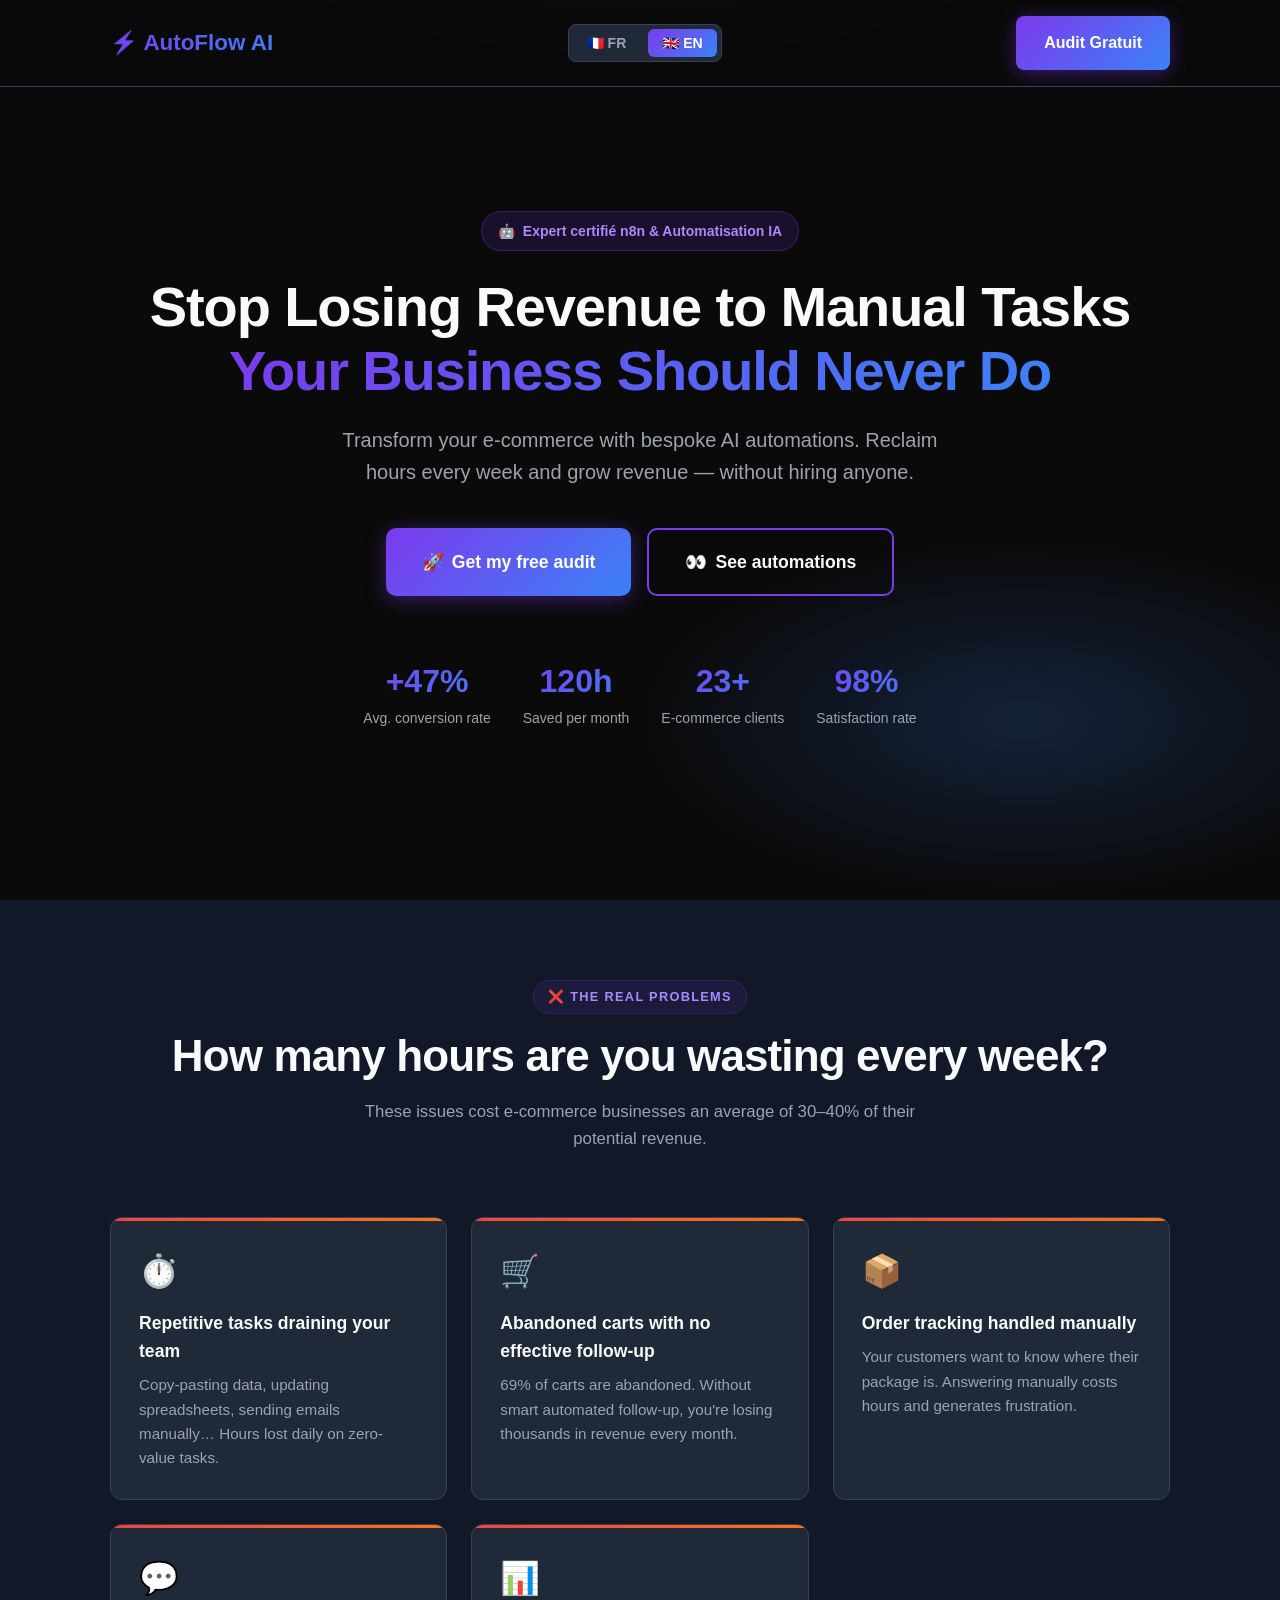
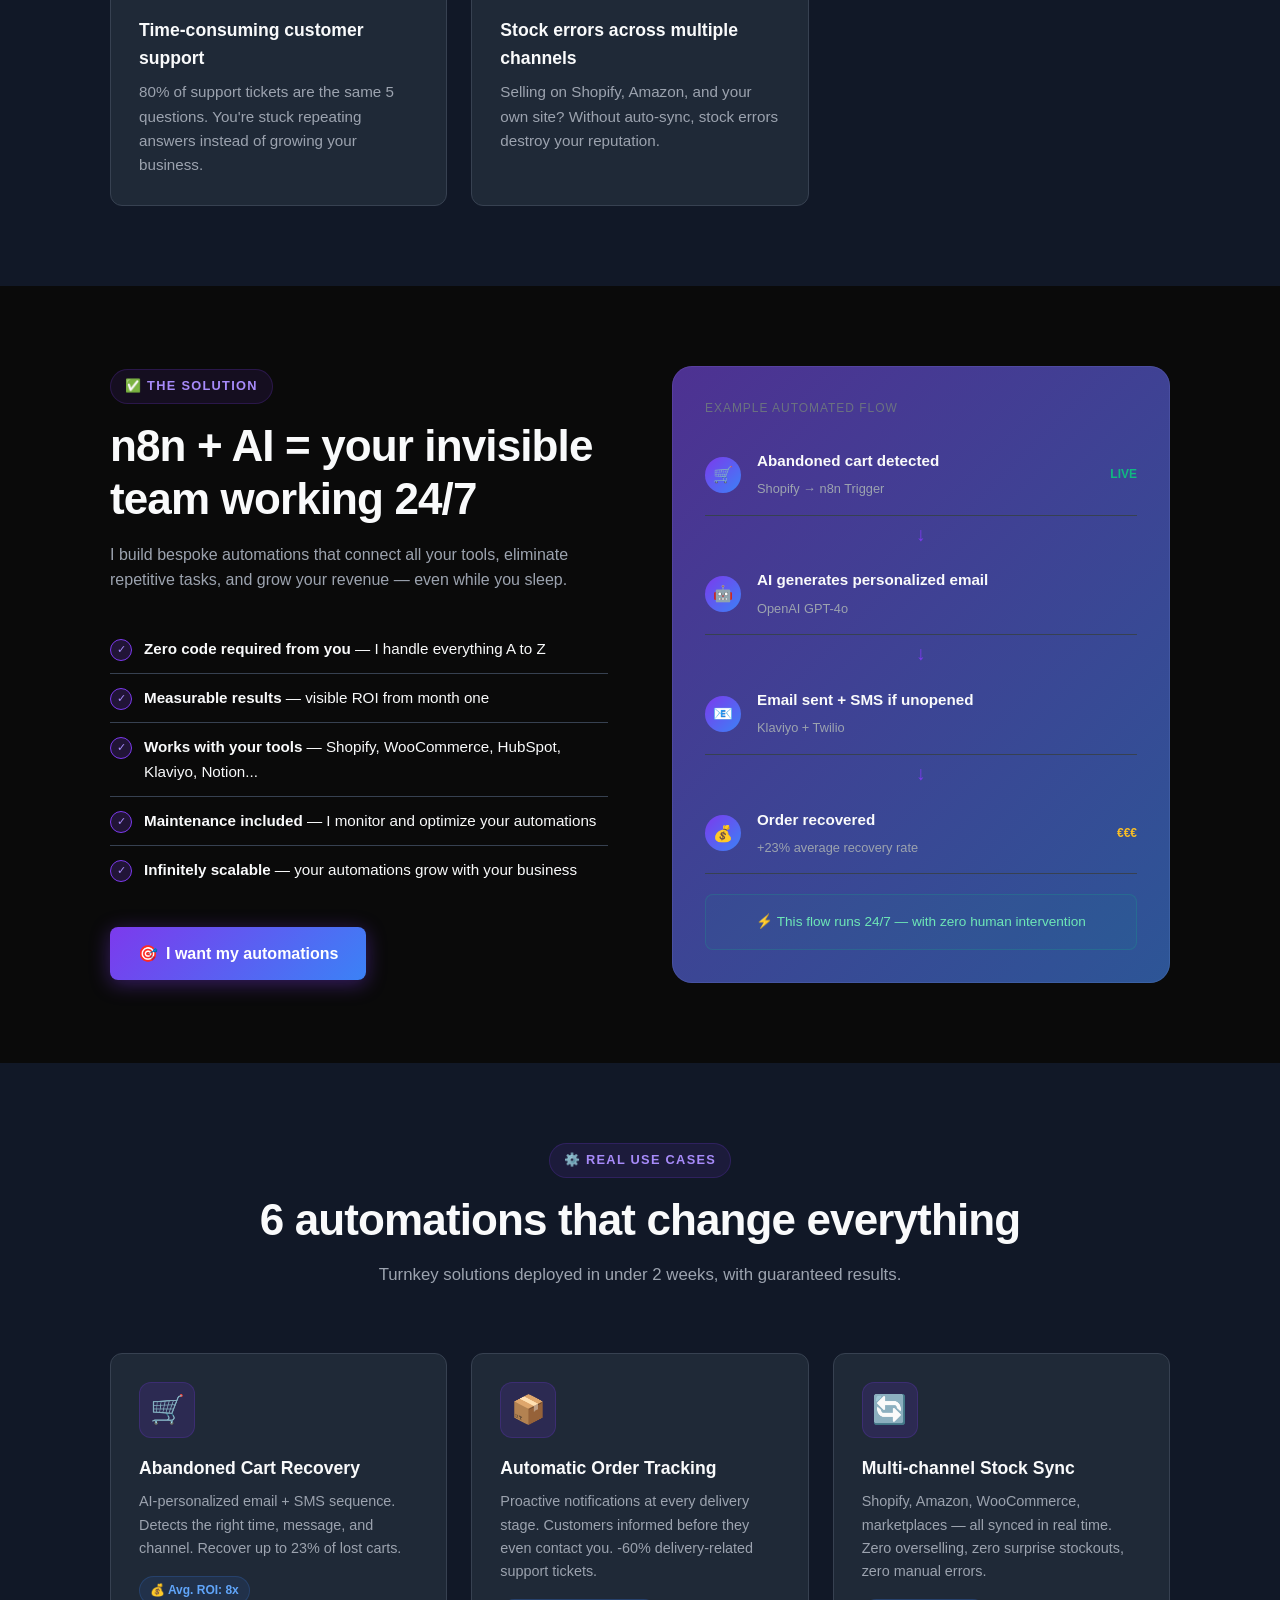
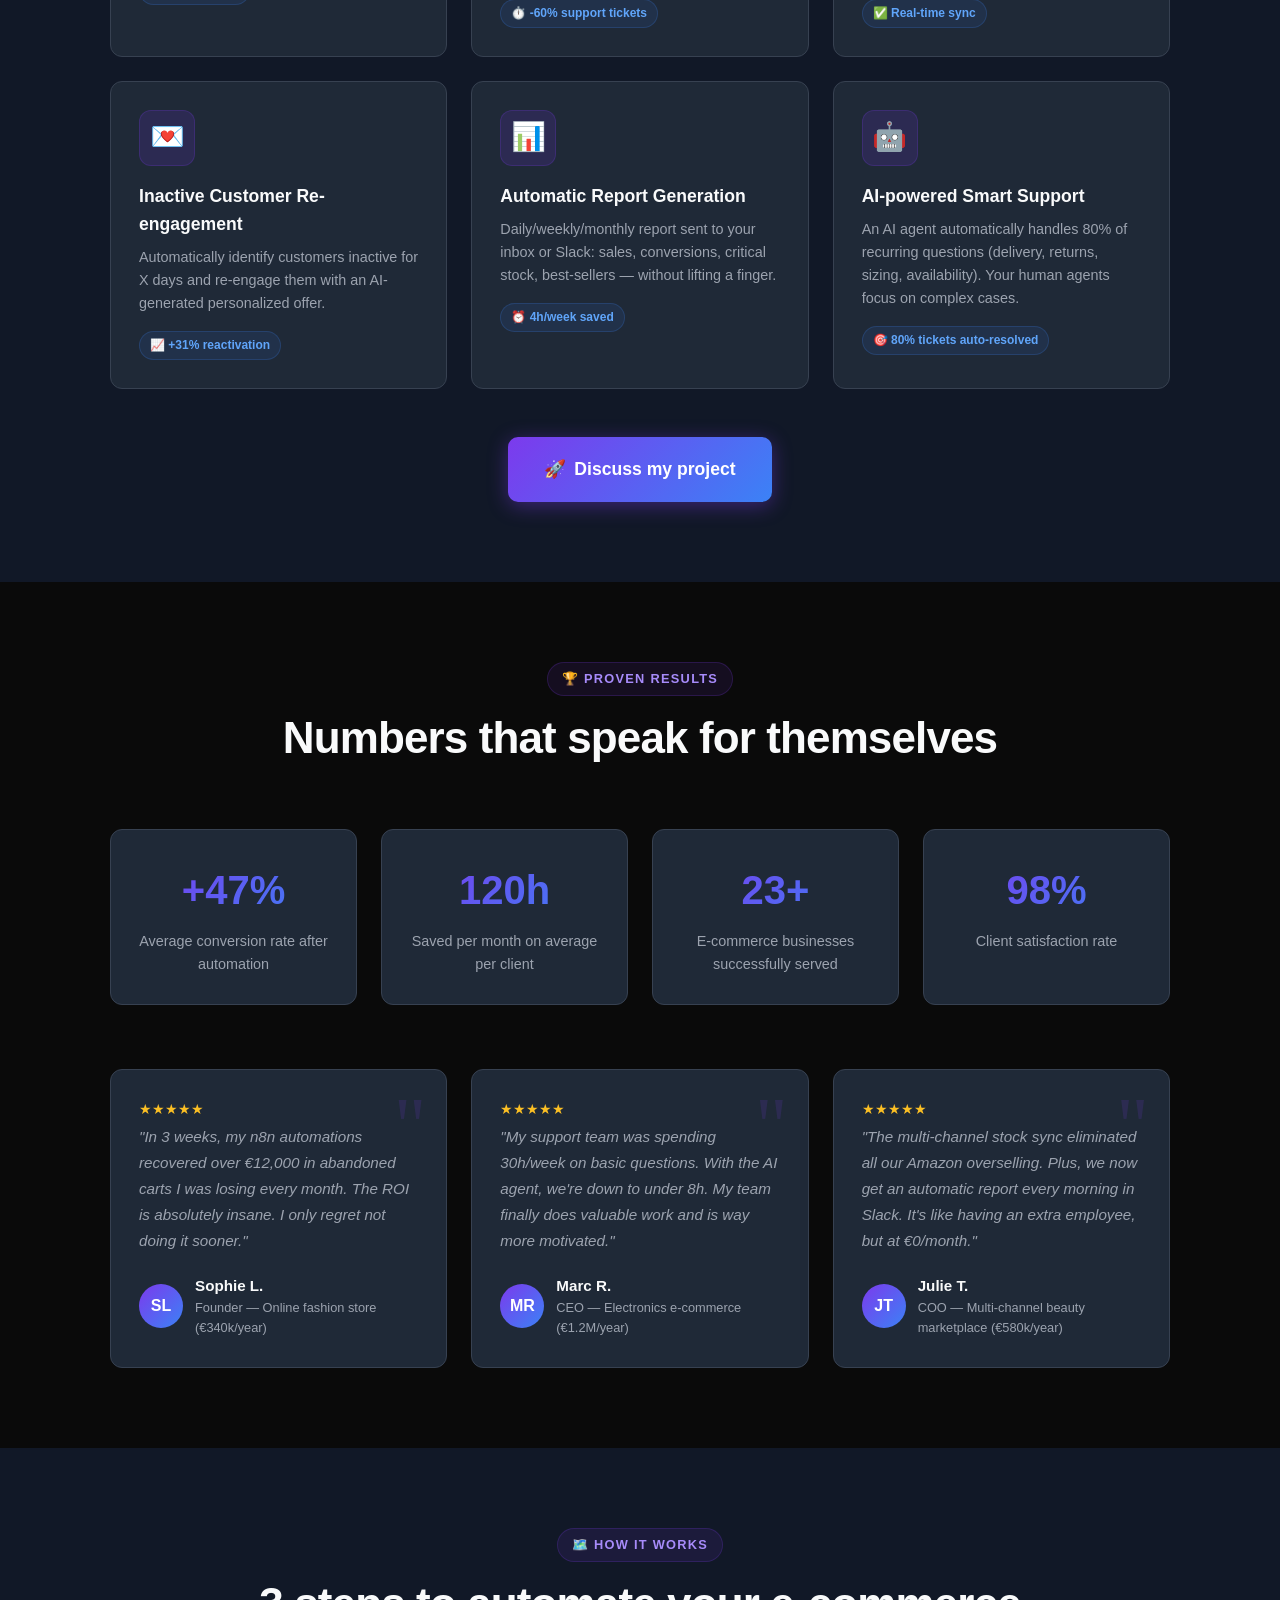
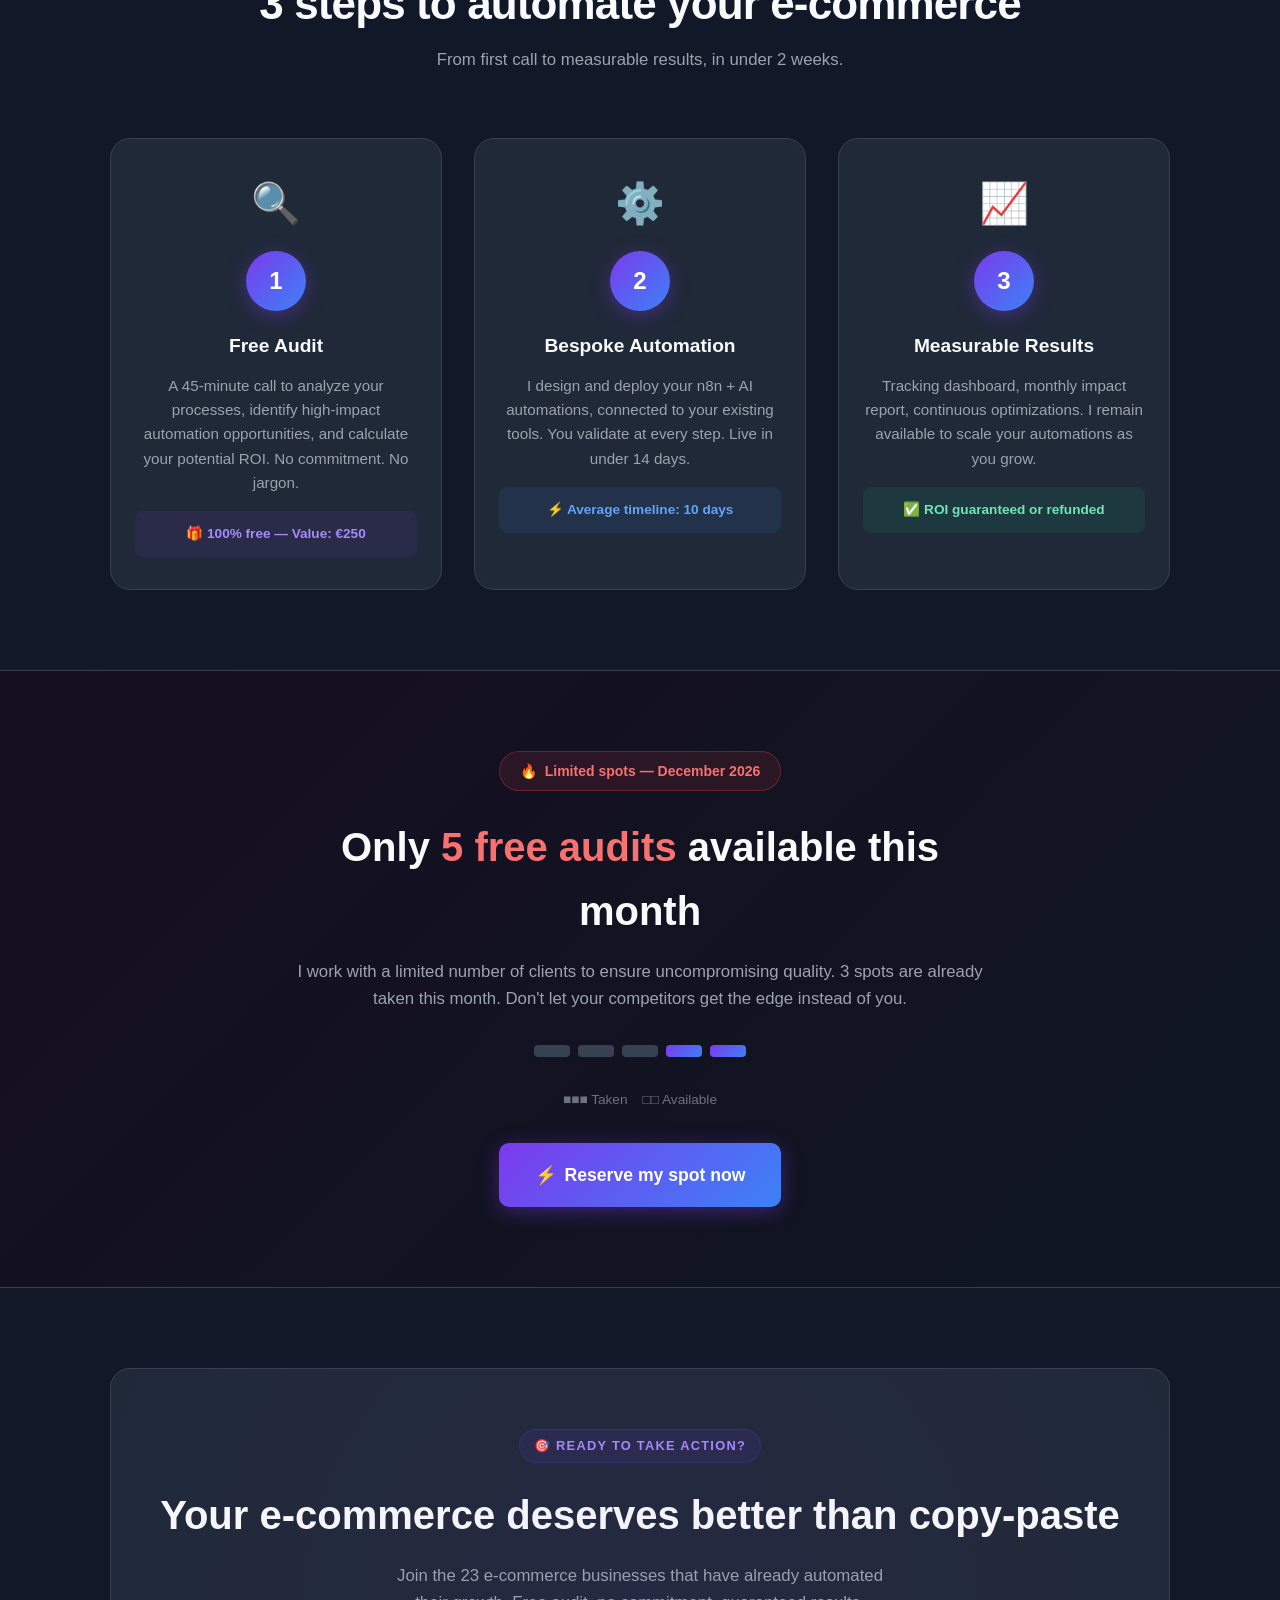
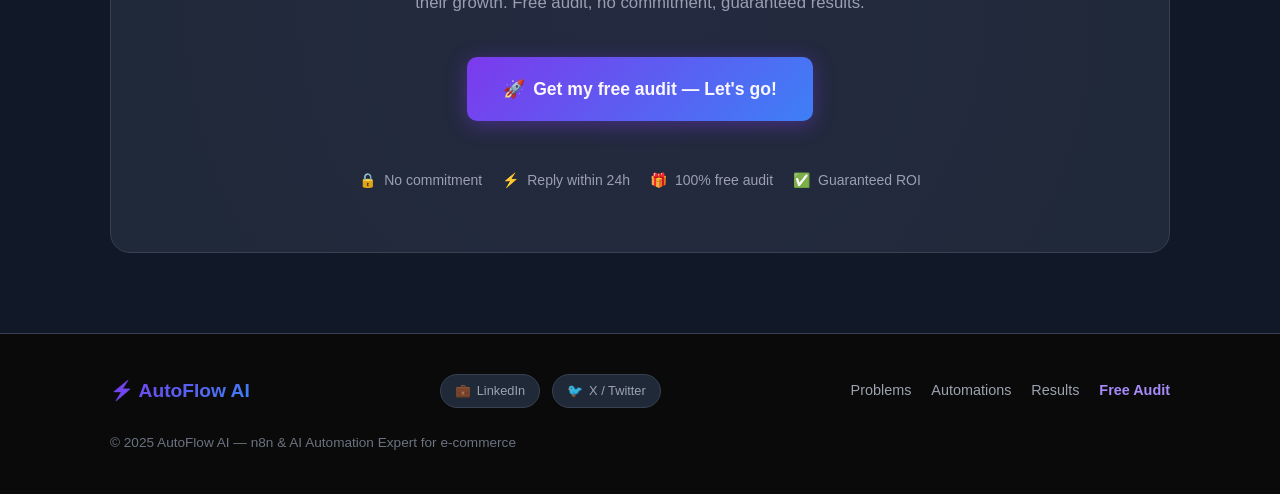
==== index.html @ a6003051 "Add initial site files" ====
<!DOCTYPE html>
<html lang="fr">
<head>
<meta charset="UTF-8">
<meta name="viewport" content="width=device-width, initial-scale=1.0">
<meta name="description" content="Automatisations IA n8n pour e-commerçants | AI n8n Automations for E-commerce">
<title>AutoFlow AI — Automatisations n8n pour E-commerçants</title>
<style>
*,*::before,*::after{box-sizing:border-box;margin:0;padding:0}
:root{
  --bg-primary:#0a0a0a;
  --bg-secondary:#111827;
  --bg-card:#1f2937;
  --accent-purple:#7c3aed;
  --accent-blue:#3b82f6;
  --accent-gradient:linear-gradient(135deg,#7c3aed,#3b82f6);
  --text-primary:#f9fafb;
  --text-secondary:#9ca3af;
  --text-muted:#6b7280;
  --border:#374151;
  --radius:12px;
  --radius-lg:20px;
  --shadow:0 4px 24px rgba(124,58,237,0.15);
}
html{scroll-behavior:smooth}
body{
  font-family:-apple-system,BlinkMacSystemFont,'Segoe UI',Roboto,Oxygen,Ubuntu,sans-serif;
  background:var(--bg-primary);
  color:var(--text-primary);
  line-height:1.6;
  overflow-x:hidden;
}
a{color:inherit;text-decoration:none}
img{max-width:100%}

/* ANIMATIONS */
@keyframes fadeInUp{from{opacity:0;transform:translateY(30px)}to{opacity:1;transform:translateY(0)}}
@keyframes fadeIn{from{opacity:0}to{opacity:1}}
@keyframes pulse{0%,100%{transform:scale(1)}50%{transform:scale(1.05)}}
@keyframes float{0%,100%{transform:translateY(0)}50%{transform:translateY(-10px)}}
@keyframes gradientShift{0%{background-position:0% 50%}50%{background-position:100% 50%}100%{background-position:0% 50%}}
@keyframes shimmer{0%{background-position:-200% 0}100%{background-position:200% 0}}

.animate-fadeInUp{animation:fadeInUp 0.7s ease both}
.animate-fadeIn{animation:fadeIn 0.5s ease both}
.delay-1{animation-delay:0.1s}
.delay-2{animation-delay:0.2s}
.delay-3{animation-delay:0.3s}
.delay-4{animation-delay:0.4s}
.delay-5{animation-delay:0.5s}

/* LAYOUT */
.container{max-width:1100px;margin:0 auto;padding:0 20px}
section{padding:80px 0}
@media(max-width:768px){section{padding:60px 0}}

/* BUTTONS */
.btn{
  display:inline-flex;align-items:center;gap:8px;
  padding:14px 28px;border-radius:8px;font-weight:600;
  font-size:1rem;cursor:pointer;border:none;
  transition:all 0.3s ease;text-align:center;
  text-decoration:none;
}
.btn-primary{
  background:var(--accent-gradient);
  color:#fff;
  box-shadow:0 4px 20px rgba(124,58,237,0.4);
}
.btn-primary:hover{
  transform:translateY(-2px);
  box-shadow:0 8px 30px rgba(124,58,237,0.6);
}
.btn-outline{
  background:transparent;
  color:var(--text-primary);
  border:2px solid var(--accent-purple);
}
.btn-outline:hover{
  background:var(--accent-purple);
  transform:translateY(-2px);
}
.btn-lg{padding:18px 36px;font-size:1.1rem;border-radius:10px}
.btn-pulse{animation:pulse 2s infinite}

/* HEADER */
header{
  position:fixed;top:0;left:0;right:0;z-index:1000;
  background:rgba(10,10,10,0.85);
  backdrop-filter:blur(12px);
  border-bottom:1px solid var(--border);
  padding:16px 0;
}
.header-inner{
  display:flex;align-items:center;justify-content:space-between;
  gap:16px;
}
.logo{
  font-size:1.4rem;font-weight:800;
  background:var(--accent-gradient);
  -webkit-background-clip:text;-webkit-text-fill-color:transparent;
  background-clip:text;
  white-space:nowrap;
}
.lang-switcher{
  display:flex;align-items:center;gap:8px;
  background:var(--bg-card);
  border:1px solid var(--border);
  border-radius:8px;
  padding:4px;
}
.lang-btn{
  padding:6px 14px;border-radius:6px;
  font-weight:600;font-size:0.875rem;
  cursor:pointer;border:none;
  background:transparent;color:var(--text-secondary);
  transition:all 0.2s ease;
}
.lang-btn.active{
  background:var(--accent-gradient);
  color:#fff;
}
.header-cta{display:flex;align-items:center;gap:12px}
@media(max-width:480px){
  .header-cta .btn{display:none}
  .logo{font-size:1.1rem}
}

/* HERO */
.hero{
  min-height:100vh;
  display:flex;align-items:center;justify-content:center;
  text-align:center;
  padding:120px 20px 80px;
  position:relative;
  overflow:hidden;
}
.hero-bg{
  position:absolute;inset:0;
  background:
    radial-gradient(ellipse 80% 50% at 50% -20%, rgba(124,58,237,0.3) 0%, transparent 60%),
    radial-gradient(ellipse 60% 40% at 80% 80%, rgba(59,130,246,0.2) 0%, transparent 50%);
  pointer-events:none;
}
.hero-badge{
  display:inline-flex;align-items:center;gap:8px;
  background:rgba(124,58,237,0.15);
  border:1px solid rgba(124,58,237,0.3);
  color:#a78bfa;
  padding:8px 16px;border-radius:50px;
  font-size:0.875rem;font-weight:600;
  margin-bottom:24px;
}
.hero h1{
  font-size:clamp(2rem,5vw,3.5rem);
  font-weight:800;line-height:1.15;
  margin-bottom:20px;
  letter-spacing:-0.02em;
}
.hero h1 .highlight{
  background:var(--accent-gradient);
  -webkit-background-clip:text;-webkit-text-fill-color:transparent;
  background-clip:text;
}
.hero-sub{
  font-size:clamp(1rem,2.5vw,1.25rem);
  color:var(--text-secondary);
  max-width:600px;margin:0 auto 40px;
}
.hero-ctas{
  display:flex;flex-wrap:wrap;gap:16px;
  justify-content:center;margin-bottom:60px;
}
.hero-stats{
  display:flex;flex-wrap:wrap;gap:32px;
  justify-content:center;
}
.hero-stat{text-align:center}
.hero-stat .number{
  font-size:2rem;font-weight:800;
  background:var(--accent-gradient);
  -webkit-background-clip:text;-webkit-text-fill-color:transparent;
  background-clip:text;
}
.hero-stat .label{font-size:0.875rem;color:var(--text-secondary)}

/* SECTION TITLES */
.section-label{
  display:inline-block;
  font-size:0.8rem;font-weight:700;letter-spacing:0.1em;
  text-transform:uppercase;color:#a78bfa;
  background:rgba(124,58,237,0.1);
  border:1px solid rgba(124,58,237,0.2);
  padding:6px 14px;border-radius:50px;
  margin-bottom:16px;
}
.section-title{
  font-size:clamp(1.75rem,4vw,2.75rem);
  font-weight:800;line-height:1.2;
  margin-bottom:16px;
  letter-spacing:-0.02em;
}
.section-sub{
  font-size:1.05rem;color:var(--text-secondary);
  max-width:600px;margin:0 auto;
}
.text-center{text-align:center}
.mb-16{margin-bottom:16px}
.mb-48{margin-bottom:48px}
.mb-64{margin-bottom:64px}

/* PROBLEMS */
.problems{background:var(--bg-secondary)}
.problems-grid{
  display:grid;
  grid-template-columns:repeat(auto-fit,minmax(280px,1fr));
  gap:24px;margin-top:48px;
}
.problem-card{
  background:var(--bg-card);
  border:1px solid var(--border);
  border-radius:var(--radius);
  padding:28px;
  transition:all 0.3s ease;
  position:relative;overflow:hidden;
}
.problem-card::before{
  content:'';position:absolute;top:0;left:0;right:0;height:3px;
  background:linear-gradient(90deg,#ef4444,#f97316);
}
.problem-card:hover{
  transform:translateY(-4px);
  border-color:#ef4444;
  box-shadow:0 8px 30px rgba(239,68,68,0.15);
}
.problem-icon{font-size:2rem;margin-bottom:12px}
.problem-card h3{font-size:1.1rem;font-weight:700;margin-bottom:8px}
.problem-card p{color:var(--text-secondary);font-size:0.95rem}

/* SOLUTIONS */
.solutions-wrap{
  display:grid;grid-template-columns:1fr 1fr;
  gap:64px;align-items:center;
}
@media(max-width:768px){.solutions-wrap{grid-template-columns:1fr;gap:40px}}
.solutions-visual{
  background:var(--bg-card);
  border:1px solid var(--border);
  border-radius:var(--radius-lg);
  padding:32px;
  position:relative;
}
.solutions-visual::before{
  content:'';position:absolute;inset:-1px;
  background:var(--accent-gradient);
  border-radius:var(--radius-lg);
  z-index:-1;opacity:0.5;
}
.flow-step{
  display:flex;align-items:center;gap:16px;
  padding:14px 0;
  border-bottom:1px solid var(--border);
}
.flow-step:last-child{border-bottom:none}
.flow-dot{
  width:36px;height:36px;border-radius:50%;
  background:var(--accent-gradient);
  display:flex;align-items:center;justify-content:center;
  font-size:1rem;flex-shrink:0;
}
.flow-step-text{flex:1}
.flow-step-text strong{display:block;font-size:0.95rem;margin-bottom:2px}
.flow-step-text span{font-size:0.8rem;color:var(--text-secondary)}
.flow-arrow{
  color:var(--accent-purple);font-size:1.2rem;
  text-align:center;padding:4px 0;
}
.solutions-list{list-style:none}
.solutions-list li{
  display:flex;align-items:flex-start;gap:12px;
  padding:12px 0;border-bottom:1px solid var(--border);
  font-size:0.95rem;
}
.solutions-list li:last-child{border-bottom:none}
.check{
  width:22px;height:22px;border-radius:50%;
  background:rgba(124,58,237,0.2);
  border:1px solid var(--accent-purple);
  display:flex;align-items:center;justify-content:center;
  flex-shrink:0;font-size:0.7rem;color:#a78bfa;
  margin-top:2px;
}

/* AUTOMATIONS */
.automations{background:var(--bg-secondary)}
.automations-grid{
  display:grid;
  grid-template-columns:repeat(auto-fit,minmax(300px,1fr));
  gap:24px;margin-top:48px;
}
.auto-card{
  background:var(--bg-card);
  border:1px solid var(--border);
  border-radius:var(--radius);
  padding:28px;
  transition:all 0.3s ease;
  cursor:default;
}
.auto-card:hover{
  transform:translateY(-6px);
  border-color:var(--accent-purple);
  box-shadow:var(--shadow);
}
.auto-icon{
  width:56px;height:56px;border-radius:12px;
  background:rgba(124,58,237,0.15);
  border:1px solid rgba(124,58,237,0.2);
  display:flex;align-items:center;justify-content:center;
  font-size:1.75rem;margin-bottom:16px;
}
.auto-card h3{font-size:1.1rem;font-weight:700;margin-bottom:8px}
.auto-card p{color:var(--text-secondary);font-size:0.9rem;margin-bottom:16px}
.auto-tag{
  display:inline-block;
  background:rgba(59,130,246,0.1);
  border:1px solid rgba(59,130,246,0.2);
  color:#60a5fa;
  font-size:0.75rem;font-weight:600;
  padding:4px 10px;border-radius:50px;
}

/* SOCIAL PROOF */
.stats-row{
  display:grid;grid-template-columns:repeat(auto-fit,minmax(180px,1fr));
  gap:24px;margin-bottom:64px;
}
.stat-card{
  background:var(--bg-card);
  border:1px solid var(--border);
  border-radius:var(--radius);
  padding:28px;text-align:center;
  transition:all 0.3s ease;
}
.stat-card:hover{
  border-color:var(--accent-purple);
  box-shadow:var(--shadow);
}
.stat-number{
  font-size:2.5rem;font-weight:800;
  background:var(--accent-gradient);
  -webkit-background-clip:text;-webkit-text-fill-color:transparent;
  background-clip:text;margin-bottom:8px;
}
.stat-label{color:var(--text-secondary);font-size:0.9rem}
.testimonials{
  display:grid;grid-template-columns:repeat(auto-fit,minmax(300px,1fr));
  gap:24px;
}
.testimonial{
  background:var(--bg-card);
  border:1px solid var(--border);
  border-radius:var(--radius);
  padding:28px;
  position:relative;transition:all 0.3s ease;
}
.testimonial:hover{
  border-color:var(--accent-blue);
  box-shadow:0 4px 24px rgba(59,130,246,0.15);
}
.testimonial::before{
  content:'"';position:absolute;top:16px;right:20px;
  font-size:5rem;color:rgba(124,58,237,0.15);
  font-family:Georgia,serif;line-height:1;
}
.testimonial-text{
  font-size:0.95rem;color:var(--text-secondary);
  font-style:italic;margin-bottom:20px;line-height:1.7;
}
.testimonial-author{display:flex;align-items:center;gap:12px}
.author-avatar{
  width:44px;height:44px;border-radius:50%;
  background:var(--accent-gradient);
  display:flex;align-items:center;justify-content:center;
  font-weight:700;font-size:1rem;color:#fff;
  flex-shrink:0;
}
.author-name{font-weight:700;font-size:0.95rem}
.author-role{font-size:0.8rem;color:var(--text-secondary)}
.stars{color:#fbbf24;font-size:0.875rem;margin-bottom:4px}

/* PROCESS */
.process{background:var(--bg-secondary)}
.process-steps{
  display:grid;grid-template-columns:repeat(auto-fit,minmax(280px,1fr));
  gap:32px;margin-top:48px;
  position:relative;
}
.process-step{
  text-align:center;padding:32px 24px;
  background:var(--bg-card);
  border:1px solid var(--border);
  border-radius:var(--radius-lg);
  transition:all 0.3s ease;
  position:relative;
}
.process-step:hover{
  border-color:var(--accent-purple);
  box-shadow:var(--shadow);
  transform:translateY(-4px);
}
.step-number{
  width:60px;height:60px;border-radius:50%;
  background:var(--accent-gradient);
  display:flex;align-items:center;justify-content:center;
  font-size:1.5rem;font-weight:800;color:#fff;
  margin:0 auto 20px;
  box-shadow:0 4px 20px rgba(124,58,237,0.4);
}
.process-step h3{font-size:1.2rem;font-weight:700;margin-bottom:12px}
.process-step p{color:var(--text-secondary);font-size:0.95rem}
.process-step .step-icon{font-size:2.5rem;margin-bottom:16px}

/* URGENCY */
.urgency{
  background:linear-gradient(135deg,rgba(124,58,237,0.1),rgba(59,130,246,0.1));
  border-top:1px solid var(--border);
  border-bottom:1px solid var(--border);
}
.urgency-inner{
  text-align:center;
  max-width:700px;margin:0 auto;
}
.urgency-badge{
  display:inline-flex;align-items:center;gap:8px;
  background:rgba(239,68,68,0.1);
  border:1px solid rgba(239,68,68,0.3);
  color:#f87171;
  padding:8px 20px;border-radius:50px;
  font-size:0.875rem;font-weight:700;
  margin-bottom:24px;
  animation:pulse 2s infinite;
}
.urgency h2{
  font-size:clamp(1.75rem,4vw,2.5rem);
  font-weight:800;margin-bottom:16px;
}
.urgency p{color:var(--text-secondary);font-size:1.05rem;margin-bottom:32px}
.slots-visual{
  display:flex;gap:8px;justify-content:center;
  margin-bottom:32px;
}
.slot{
  width:36px;height:12px;border-radius:4px;
}
.slot.taken{background:#374151}
.slot.available{background:var(--accent-gradient)}

/* CTA FINAL */
.cta-final{
  background:var(--bg-secondary);
  text-align:center;
}
.cta-box{
  background:var(--bg-card);
  border:1px solid var(--border);
  border-radius:var(--radius-lg);
  padding:60px 40px;
  position:relative;overflow:hidden;
}
.cta-box::before{
  content:'';position:absolute;inset:-1px;
  background:var(--accent-gradient);
  border-radius:var(--radius-lg);
  z-index:-1;
}
.cta-box::after{
  content:'';position:absolute;
  top:-50%;left:-50%;width:200%;height:200%;
  background:radial-gradient(circle,rgba(124,58,237,0.05) 0%,transparent 60%);
  pointer-events:none;
}
.cta-box h2{
  font-size:clamp(1.75rem,4vw,2.5rem);
  font-weight:800;margin-bottom:16px;
}
.cta-box p{color:var(--text-secondary);font-size:1.05rem;margin-bottom:40px;max-width:500px;margin-left:auto;margin-right:auto}
.cta-trust{
  display:flex;flex-wrap:wrap;gap:20px;
  justify-content:center;margin-top:32px;
}
.trust-item{
  display:flex;align-items:center;gap:8px;
  color:var(--text-secondary);font-size:0.875rem;
}
.trust-icon{color:#a78bfa}

/* FOOTER */
footer{
  background:var(--bg-primary);
  border-top:1px solid var(--border);
  padding:40px 0;
}
.footer-inner{
  display:flex;flex-wrap:wrap;gap:24px;
  align-items:center;justify-content:space-between;
}
.footer-logo{
  font-size:1.2rem;font-weight:800;
  background:var(--accent-gradient);
  -webkit-background-clip:text;-webkit-text-fill-color:transparent;
  background-clip:text;
}
.footer-links{display:flex;gap:20px;flex-wrap:wrap}
.footer-links a{
  color:var(--text-secondary);font-size:0.9rem;
  transition:color 0.2s;
}
.footer-links a:hover{color:var(--text-primary)}
.footer-copy{color:var(--text-muted);font-size:0.85rem}

/* SOCIAL BADGES */
.social-badges{display:flex;gap:12px;flex-wrap:wrap}
.social-badge{
  display:flex;align-items:center;gap:6px;
  background:var(--bg-card);
  border:1px solid var(--border);
  padding:6px 14px;border-radius:50px;
  font-size:0.8rem;color:var(--text-secondary);
  transition:all 0.2s;
}
.social-badge:hover{border-color:var(--accent-purple);color:var(--text-primary)}

/* SCROLL INDICATOR */
.scroll-progress{
  position:fixed;top:0;left:0;height:3px;
  background:var(--accent-gradient);
  z-index:9999;transition:width 0.1s;
  width:0%;
}

/* INTERSECTION OBSERVER CLASSES */
.reveal{opacity:0;transform:translateY(20px);transition:all 0.6s ease}
.reveal.visible{opacity:1;transform:translateY(0)}
</style>
</head>
<body>
<div class="scroll-progress" id="scrollProgress"></div>
<!-- HEADER -->
<header>
  <div class="container">
    <div class="header-inner">
      <div class="logo">⚡ AutoFlow AI</div>
      <div class="lang-switcher">
        <button class="lang-btn active" id="btnFR" onclick="setLang('fr')">🇫🇷 FR</button>
        <button class="lang-btn" id="btnEN" onclick="setLang('en')">🇬🇧 EN</button>
      </div>
      <div class="header-cta">
        <a href="https://tally.so/r/VOTRE_FORM_ID" target="_blank" class="btn btn-primary" data-fr="Audit Gratuit" data-en="Free Audit">Audit Gratuit</a>
      </div>
    </div>
  </div>
</header>

<!-- HERO -->
<section class="hero">
  <div class="hero-bg"></div>
  <div class="container" style="position:relative;z-index:1">
    <div class="hero-badge animate-fadeInUp">
      <span>🤖</span>
      <span data-fr="Expert certifié n8n &amp; Automatisation IA" data-en="Certified n8n &amp; AI Automation Expert">Expert certifié n8n &amp; Automatisation IA</span>
    </div>
    <h1 class="animate-fadeInUp delay-1">
      <span class="fr-content">Arrêtez de perdre du temps sur des tâches que <span class="highlight">l'IA peut faire à votre place</span></span>
      <span class="en-content" style="display:none">Stop Losing Revenue to Manual Tasks <span class="highlight">Your Business Should Never Do</span></span>
    </h1>
    <p class="hero-sub animate-fadeInUp delay-2">
      <span class="fr-content">Transformez votre e-commerce avec des automatisations intelligentes sur mesure. Récupérez des heures chaque semaine et augmentez vos revenus — sans recruter.</span>
      <span class="en-content" style="display:none">Transform your e-commerce with bespoke AI automations. Reclaim hours every week and grow revenue — without hiring anyone.</span>
    </p>
    <div class="hero-ctas animate-fadeInUp delay-3">
      <a href="https://tally.so/r/VOTRE_FORM_ID" target="_blank" class="btn btn-primary btn-lg btn-pulse">
        <span>🚀</span>
        <span class="fr-content">Obtenir mon audit gratuit</span>
        <span class="en-content" style="display:none">Get my free audit</span>
      </a>
      <a href="#automations" class="btn btn-outline btn-lg">
        <span>👀</span>
        <span class="fr-content">Voir les automatisations</span>
        <span class="en-content" style="display:none">See automations</span>
      </a>
    </div>
    <div class="hero-stats animate-fadeInUp delay-4">
      <div class="hero-stat">
        <div class="number">+47%</div>
        <div class="label fr-content">Taux de conversion moyen</div>
        <div class="label en-content" style="display:none">Avg. conversion rate</div>
      </div>
      <div class="hero-stat">
        <div class="number">120h</div>
        <div class="label fr-content">Économisées / mois</div>
        <div class="label en-content" style="display:none">Saved per month</div>
      </div>
      <div class="hero-stat">
        <div class="number">23+</div>
        <div class="label fr-content">Clients e-commerce</div>
        <div class="label en-content" style="display:none">E-commerce clients</div>
      </div>
      <div class="hero-stat">
        <div class="number">98%</div>
        <div class="label fr-content">Taux de satisfaction</div>
        <div class="label en-content" style="display:none">Satisfaction rate</div>
      </div>
    </div>
  </div>
</section>

<!-- PROBLEMS -->
<section class="problems" id="problems">
  <div class="container">
    <div class="text-center mb-64">
      <div class="section-label">
        <span class="fr-content">❌ Les vrais problèmes</span>
        <span class="en-content" style="display:none">❌ The real problems</span>
      </div>
      <h2 class="section-title">
        <span class="fr-content">Combien d'heures perdez-vous chaque semaine ?</span>
        <span class="en-content" style="display:none">How many hours are you wasting every week?</span>
      </h2>
      <p class="section-sub">
        <span class="fr-content">Ces problèmes coûtent aux e-commerçants en moyenne 30 à 40% de leur chiffre d'affaires potentiel.</span>
        <span class="en-content" style="display:none">These issues cost e-commerce businesses an average of 30–40% of their potential revenue.</span>
      </p>
    </div>
    <div class="problems-grid">
      <div class="problem-card reveal">
        <div class="problem-icon">⏱️</div>
        <h3>
          <span class="fr-content">Tâches répétitives qui épuisent votre équipe</span>
          <span class="en-content" style="display:none">Repetitive tasks draining your team</span>
        </h3>
        <p>
          <span class="fr-content">Copier-coller des données, mettre à jour des fichiers Excel, envoyer des emails manuellement… Des heures perdues chaque jour sur des tâches sans valeur ajoutée.</span>
          <span class="en-content" style="display:none">Copy-pasting data, updating spreadsheets, sending emails manually… Hours lost daily on zero-value tasks.</span>
        </p>
      </div>
      <div class="problem-card reveal delay-1">
        <div class="problem-icon">🛒</div>
        <h3>
          <span class="fr-content">Paniers abandonnés sans relance efficace</span>
          <span class="en-content" style="display:none">Abandoned carts with no effective follow-up</span>
        </h3>
        <p>
          <span class="fr-content">69% des paniers sont abandonnés. Sans relance automatisée intelligente, vous perdez des milliers d'euros de revenus chaque mois.</span>
          <span class="en-content" style="display:none">69% of carts are abandoned. Without smart automated follow-up, you're losing thousands in revenue every month.</span>
        </p>
      </div>
      <div class="problem-card reveal delay-2">
        <div class="problem-icon">📦</div>
        <h3>
          <span class="fr-content">Suivi des commandes géré manuellement</span>
          <span class="en-content" style="display:none">Order tracking handled manually</span>
        </h3>
        <p>
          <span class="fr-content">Vos clients veulent savoir où est leur colis. Répondre à ces questions manuellement vous coûte des heures et génère de la frustration.</span>
          <span class="en-content" style="display:none">Your customers want to know where their package is. Answering manually costs hours and generates frustration.</span>
        </p>
      </div>
      <div class="problem-card reveal delay-3">
        <div class="problem-icon">💬</div>
        <h3>
          <span class="fr-content">SAV chronophage et énergivore</span>
          <span class="en-content" style="display:none">Time-consuming customer support</span>
        </h3>
        <p>
          <span class="fr-content">80% des tickets SAV concernent les mêmes 5 questions. Vous passez votre temps à répéter les mêmes réponses au lieu de développer votre business.</span>
          <span class="en-content" style="display:none">80% of support tickets are the same 5 questions. You're stuck repeating answers instead of growing your business.</span>
        </p>
      </div>
      <div class="problem-card reveal delay-4">
        <div class="problem-icon">📊</div>
        <h3>
          <span class="fr-content">Erreurs de stock sur plusieurs canaux</span>
          <span class="en-content" style="display:none">Stock errors across multiple channels</span>
        </h3>
        <p>
          <span class="fr-content">Vendre sur Shopify, Amazon et votre site en même temps ? Sans synchronisation automatique, les erreurs de stock détruisent votre réputation.</span>
          <span class="en-content" style="display:none">Selling on Shopify, Amazon, and your own site? Without auto-sync, stock errors destroy your reputation.</span>
        </p>
      </div>
    </div>
  </div>
</section>

<!-- SOLUTIONS -->
<section class="solutions" id="solutions">
  <div class="container">
    <div class="solutions-wrap">
      <div>
        <div class="section-label">
          <span class="fr-content">✅ La solution</span>
          <span class="en-content" style="display:none">✅ The solution</span>
        </div>
        <h2 class="section-title">
          <span class="fr-content">n8n + IA = votre équipe invisible qui travaille 24h/24</span>
          <span class="en-content" style="display:none">n8n + AI = your invisible team working 24/7</span>
        </h2>
        <p style="color:var(--text-secondary);margin-bottom:32px">
          <span class="fr-content">Je construis des automatisations sur mesure qui connectent tous vos outils, éliminent les tâches répétitives et font croître votre chiffre d'affaires — même quand vous dormez.</span>
          <span class="en-content" style="display:none">I build bespoke automations that connect all your tools, eliminate repetitive tasks, and grow your revenue — even while you sleep.</span>
        </p>
        <ul class="solutions-list">
          <li>
            <div class="check">✓</div>
            <span>
              <span class="fr-content"><strong>Zéro code requis de votre côté</strong> — je gère tout de A à Z</span>
              <span class="en-content" style="display:none"><strong>Zero code required from you</strong> — I handle everything A to Z</span>
            </span>
          </li>
          <li>
            <div class="check">✓</div>
            <span>
              <span class="fr-content"><strong>Résultats mesurables</strong> — ROI visible dès le premier mois</span>
              <span class="en-content" style="display:none"><strong>Measurable results</strong> — visible ROI from month one</span>
            </span>
          </li>
          <li>
            <div class="check">✓</div>
            <span>
              <span class="fr-content"><strong>Compatible avec vos outils</strong> — Shopify, WooCommerce, HubSpot, Klaviyo, Notion...</span>
              <span class="en-content" style="display:none"><strong>Works with your tools</strong> — Shopify, WooCommerce, HubSpot, Klaviyo, Notion...</span>
            </span>
          </li>
          <li>
            <div class="check">✓</div>
            <span>
              <span class="fr-content"><strong>Maintenance incluse</strong> — je surveille et optimise vos automatisations</span>
              <span class="en-content" style="display:none"><strong>Maintenance included</strong> — I monitor and optimize your automations</span>
            </span>
          </li>
          <li>
            <div class="check">✓</div>
            <span>
              <span class="fr-content"><strong>Scalable à l'infini</strong> — vos automatisations grandissent avec votre business</span>
              <span class="en-content" style="display:none"><strong>Infinitely scalable</strong> — your automations grow with your business</span>
            </span>
          </li>
        </ul>
        <div style="margin-top:32px">
          <a href="https://tally.so/r/VOTRE_FORM_ID" target="_blank" class="btn btn-primary">
            <span>🎯</span>
            <span class="fr-content">Je veux mes automatisations</span>
            <span class="en-content" style="display:none">I want my automations</span>
          </a>
        </div>
      </div>
      <div class="solutions-visual reveal">
        <div style="font-size:0.75rem;color:var(--text-muted);margin-bottom:16px;text-transform:uppercase;letter-spacing:0.08em">
          <span class="fr-content">Exemple de flux automatisé</span>
          <span class="en-content" style="display:none">Example automated flow</span>
        </div>
        <div class="flow-step">
          <div class="flow-dot">🛒</div>
          <div class="flow-step-text">
            <strong class="fr-content">Panier abandonné détecté</strong>
            <strong class="en-content" style="display:none">Abandoned cart detected</strong>
            <span class="fr-content">Shopify → Trigger n8n</span>
            <span class="en-content" style="display:none">Shopify → n8n Trigger</span>
          </div>
          <span style="color:#10b981;font-size:0.75rem;font-weight:600">LIVE</span>
        </div>
        <div class="flow-arrow">↓</div>
        <div class="flow-step">
          <div class="flow-dot">🤖</div>
          <div class="flow-step-text">
            <strong class="fr-content">IA génère un email personnalisé</strong>
            <strong class="en-content" style="display:none">AI generates personalized email</strong>
            <span>OpenAI GPT-4o</span>
          </div>
        </div>
        <div class="flow-arrow">↓</div>
        <div class="flow-step">
          <div class="flow-dot">📧</div>
          <div class="flow-step-text">
            <strong class="fr-content">Email envoyé + SMS si pas ouvert</strong>
            <strong class="en-content" style="display:none">Email sent + SMS if unopened</strong>
            <span>Klaviyo + Twilio</span>
          </div>
        </div>
        <div class="flow-arrow">↓</div>
        <div class="flow-step">
          <div class="flow-dot">💰</div>
          <div class="flow-step-text">
            <strong class="fr-content">Commande récupérée</strong>
            <strong class="en-content" style="display:none">Order recovered</strong>
            <span class="fr-content">+23% de récupération en moyenne</span>
            <span class="en-content" style="display:none">+23% average recovery rate</span>
          </div>
          <span style="color:#fbbf24;font-size:0.75rem;font-weight:600">€€€</span>
        </div>
        <div style="margin-top:20px;padding:16px;background:rgba(16,185,129,0.05);border:1px solid rgba(16,185,129,0.2);border-radius:8px;font-size:0.85rem;color:#6ee7b7;text-align:center">
          <span class="fr-content">⚡ Ce flux tourne 24h/24, 7j/7 — sans intervention humaine</span>
          <span class="en-content" style="display:none">⚡ This flow runs 24/7 — with zero human intervention</span>
        </div>
      </div>
    </div>
  </div>
</section>

<!-- AUTOMATIONS -->
<section class="automations" id="automations">
  <div class="container">
    <div class="text-center mb-64">
      <div class="section-label">
        <span class="fr-content">⚙️ Cas concrets</span>
        <span class="en-content" style="display:none">⚙️ Real use cases</span>
      </div>
      <h2 class="section-title">
        <span class="fr-content">6 automatisations qui changent tout</span>
        <span class="en-content" style="display:none">6 automations that change everything</span>
      </h2>
      <p class="section-sub">
        <span class="fr-content">Des solutions clés en main déployées en moins de 2 semaines, avec résultats garantis.</span>
        <span class="en-content" style="display:none">Turnkey solutions deployed in under 2 weeks, with guaranteed results.</span>
      </p>
    </div>
    <div class="automations-grid">

      <div class="auto-card reveal">
        <div class="auto-icon">🛒</div>
        <h3>
          <span class="fr-content">Récupération de paniers abandonnés</span>
          <span class="en-content" style="display:none">Abandoned Cart Recovery</span>
        </h3>
        <p>
          <span class="fr-content">Séquence email + SMS personnalisée par IA. Détecte le bon moment, le bon message, le bon canal. Récupérez jusqu'à 23% de vos paniers perdus.</span>
          <span class="en-content" style="display:none">AI-personalized email + SMS sequence. Detects the right time, message, and channel. Recover up to 23% of lost carts.</span>
        </p>
        <span class="auto-tag">
          <span class="fr-content">💰 ROI moyen : 8x</span>
          <span class="en-content" style="display:none">💰 Avg. ROI: 8x</span>
        </span>
      </div>

      <div class="auto-card reveal delay-1">
        <div class="auto-icon">📦</div>
        <h3>
          <span class="fr-content">Suivi commande automatique</span>
          <span class="en-content" style="display:none">Automatic Order Tracking</span>
        </h3>
        <p>
          <span class="fr-content">Notifications proactives à chaque étape de livraison. Vos clients sont informés avant même de vous contacter. -60% de tickets SAV liés aux livraisons.</span>
          <span class="en-content" style="display:none">Proactive notifications at every delivery stage. Customers informed before they even contact you. -60% delivery-related support tickets.</span>
        </p>
        <span class="auto-tag">
          <span class="fr-content">⏱️ -60% tickets SAV</span>
          <span class="en-content" style="display:none">⏱️ -60% support tickets</span>
        </span>
      </div>

      <div class="auto-card reveal delay-2">
        <div class="auto-icon">🔄</div>
        <h3>
          <span class="fr-content">Synchronisation stock multicanal</span>
          <span class="en-content" style="display:none">Multi-channel Stock Sync</span>
        </h3>
        <p>
          <span class="fr-content">Shopify, Amazon, WooCommerce, marketplace — tout synchronisé en temps réel. Zéro survente, zéro rupture surprise, zéro erreur manuelle.</span>
          <span class="en-content" style="display:none">Shopify, Amazon, WooCommerce, marketplaces — all synced in real time. Zero overselling, zero surprise stockouts, zero manual errors.</span>
        </p>
        <span class="auto-tag">
          <span class="fr-content">✅ Sync temps réel</span>
          <span class="en-content" style="display:none">✅ Real-time sync</span>
        </span>
      </div>

      <div class="auto-card reveal delay-3">
        <div class="auto-icon">💌</div>
        <h3>
          <span class="fr-content">Relance clients inactifs</span>
          <span class="en-content" style="display:none">Inactive Customer Re-engagement</span>
        </h3>
        <p>
          <span class="fr-content">Identifiez automatiquement vos clients qui n'ont pas commandé depuis X jours et relancez-les avec une offre personnalisée générée par IA.</span>
          <span class="en-content" style="display:none">Automatically identify customers inactive for X days and re-engage them with an AI-generated personalized offer.</span>
        </p>
        <span class="auto-tag">
          <span class="fr-content">📈 +31% réactivation</span>
          <span class="en-content" style="display:none">📈 +31% reactivation</span>
        </span>
      </div>

      <div class="auto-card reveal delay-4">
        <div class="auto-icon">📊</div>
        <h3>
          <span class="fr-content">Génération de rapports automatique</span>
          <span class="en-content" style="display:none">Automatic Report Generation</span>
        </h3>
        <p>
          <span class="fr-content">Rapport quotidien/hebdomadaire/mensuel envoyé dans votre boîte mail ou Slack : ventes, conversions, stock critique, best-sellers — sans lever le petit doigt.</span>
          <span class="en-content" style="display:none">Daily/weekly/monthly report sent to your inbox or Slack: sales, conversions, critical stock, best-sellers — without lifting a finger.</span>
        </p>
        <span class="auto-tag">
          <span class="fr-content">⏰ 4h/sem économisées</span>
          <span class="en-content" style="display:none">⏰ 4h/week saved</span>
        </span>
      </div>

      <div class="auto-card reveal delay-5">
        <div class="auto-icon">🤖</div>
        <h3>
          <span class="fr-content">SAV intelligent par IA</span>
          <span class="en-content" style="display:none">AI-powered Smart Support</span>
        </h3>
        <p>
          <span class="fr-content">Un agent IA répond automatiquement aux 80% de questions récurrentes (livraison, retours, taille, dispo). Vos agents humains se concentrent sur les cas complexes.</span>
          <span class="en-content" style="display:none">An AI agent automatically handles 80% of recurring questions (delivery, returns, sizing, availability). Your human agents focus on complex cases.</span>
        </p>
        <span class="auto-tag">
          <span class="fr-content">🎯 80% tickets résolus auto</span>
          <span class="en-content" style="display:none">🎯 80% tickets auto-resolved</span>
        </span>
      </div>

    </div>
    <div style="text-align:center;margin-top:48px">
      <a href="https://tally.so/r/VOTRE_FORM_ID" target="_blank" class="btn btn-primary btn-lg">
        <span>🚀</span>
        <span class="fr-content">Discuter de mon projet</span>
        <span class="en-content" style="display:none">Discuss my project</span>
      </a>
    </div>
  </div>
</section>

<!-- SOCIAL PROOF -->
<section class="social-proof" id="proof" style="background:var(--bg-primary)">
  <div class="container">
    <div class="text-center mb-64">
      <div class="section-label">
        <span class="fr-content">🏆 Résultats prouvés</span>
        <span class="en-content" style="display:none">🏆 Proven results</span>
      </div>
      <h2 class="section-title">
        <span class="fr-content">Des chiffres qui parlent d'eux-mêmes</span>
        <span class="en-content" style="display:none">Numbers that speak for themselves</span>
      </h2>
    </div>
    <div class="stats-row">
      <div class="stat-card reveal">
        <div class="stat-number">+47%</div>
        <div class="stat-label">
          <span class="fr-content">Taux de conversion moyen après automatisation</span>
          <span class="en-content" style="display:none">Average conversion rate after automation</span>
        </div>
      </div>
      <div class="stat-card reveal delay-1">
        <div class="stat-number">120h</div>
        <div class="stat-label">
          <span class="fr-content">Économisées par mois en moyenne par client</span>
          <span class="en-content" style="display:none">Saved per month on average per client</span>
        </div>
      </div>
      <div class="stat-card reveal delay-2">
        <div class="stat-number">23+</div>
        <div class="stat-label">
          <span class="fr-content">E-commerçants accompagnés avec succès</span>
          <span class="en-content" style="display:none">E-commerce businesses successfully served</span>
        </div>
      </div>
      <div class="stat-card reveal delay-3">
        <div class="stat-number">98%</div>
        <div class="stat-label">
          <span class="fr-content">Taux de satisfaction client</span>
          <span class="en-content" style="display:none">Client satisfaction rate</span>
        </div>
      </div>
    </div>

    <div class="testimonials">
      <div class="testimonial reveal">
        <div class="stars">★★★★★</div>
        <p class="testimonial-text">
          <span class="fr-content">"En 3 semaines, mes automatisations n8n ont récupéré plus de 12 000€ de paniers abandonnés que je perdais chaque mois. Le ROI est absolument dingue. Je regrette juste de ne pas l'avoir fait plus tôt."</span>
          <span class="en-content" style="display:none">"In 3 weeks, my n8n automations recovered over €12,000 in abandoned carts I was losing every month. The ROI is absolutely insane. I only regret not doing it sooner."</span>
        </p>
        <div class="testimonial-author">
          <div class="author-avatar">SL</div>
          <div>
            <div class="author-name">Sophie L.</div>
            <div class="author-role">
              <span class="fr-content">Fondatrice — Boutique mode en ligne (340k€/an)</span>
              <span class="en-content" style="display:none">Founder — Online fashion store (€340k/year)</span>
            </div>
          </div>
        </div>
      </div>

      <div class="testimonial reveal delay-1">
        <div class="stars">★★★★★</div>
        <p class="testimonial-text">
          <span class="fr-content">"Mon équipe SAV passait 30h/semaine sur des questions basiques. Avec l'agent IA, on est descendus à moins de 8h. Mes collaborateurs font enfin des choses à valeur ajoutée et sont beaucoup plus motivés."</span>
          <span class="en-content" style="display:none">"My support team was spending 30h/week on basic questions. With the AI agent, we're down to under 8h. My team finally does valuable work and is way more motivated."</span>
        </p>
        <div class="testimonial-author">
          <div class="author-avatar">MR</div>
          <div>
            <div class="author-name">Marc R.</div>
            <div class="author-role">
              <span class="fr-content">CEO — E-commerce électronique (1.2M€/an)</span>
              <span class="en-content" style="display:none">CEO — Electronics e-commerce (€1.2M/year)</span>
            </div>
          </div>
        </div>
      </div>

      <div class="testimonial reveal delay-2">
        <div class="stars">★★★★★</div>
        <p class="testimonial-text">
          <span class="fr-content">"La synchronisation stock multicanal a éliminé toutes nos surventes sur Amazon. En plus, on reçoit maintenant un rapport automatique chaque matin dans Slack. C'est comme avoir un employé supplémentaire, mais à 0€/mois."</span>
          <span class="en-content" style="display:none">"The multi-channel stock sync eliminated all our Amazon overselling. Plus, we now get an automatic report every morning in Slack. It's like having an extra employee, but at €0/month."</span>
        </p>
        <div class="testimonial-author">
          <div class="author-avatar">JT</div>
          <div>
            <div class="author-name">Julie T.</div>
            <div class="author-role">
              <span class="fr-content">COO — Marketplace beauté multicanal (580k€/an)</span>
              <span class="en-content" style="display:none">COO — Multi-channel beauty marketplace (€580k/year)</span>
            </div>
          </div>
        </div>
      </div>
    </div>
  </div>
</section>

<!-- PROCESS -->
<section class="process" id="process">
  <div class="container">
    <div class="text-center mb-64">
      <div class="section-label">
        <span class="fr-content">🗺️ Comment ça marche</span>
        <span class="en-content" style="display:none">🗺️ How it works</span>
      </div>
      <h2 class="section-title">
        <span class="fr-content">3 étapes pour automatiser votre e-commerce</span>
        <span class="en-content" style="display:none">3 steps to automate your e-commerce</span>
      </h2>
      <p class="section-sub">
        <span class="fr-content">Du premier appel aux résultats mesurables, en moins de 2 semaines.</span>
        <span class="en-content" style="display:none">From first call to measurable results, in under 2 weeks.</span>
      </p>
    </div>
    <div class="process-steps">
      <div class="process-step reveal">
        <div class="step-icon">🔍</div>
        <div class="step-number">1</div>
        <h3>
          <span class="fr-content">Audit Gratuit</span>
          <span class="en-content" style="display:none">Free Audit</span>
        </h3>
        <p>
          <span class="fr-content">Un appel de 45 minutes pour analyser vos processus, identifier les opportunités d'automatisation à fort impact et calculer votre ROI potentiel. Sans engagement. Sans jargon.</span>
          <span class="en-content" style="display:none">A 45-minute call to analyze your processes, identify high-impact automation opportunities, and calculate your potential ROI. No commitment. No jargon.</span>
        </p>
        <div style="margin-top:16px;padding:12px;background:rgba(124,58,237,0.1);border-radius:8px;font-size:0.85rem;color:#a78bfa;font-weight:600">
          <span class="fr-content">🎁 100% gratuit — Valeur : 250€</span>
          <span class="en-content" style="display:none">🎁 100% free — Value: €250</span>
        </div>
      </div>
      <div class="process-step reveal delay-2">
        <div class="step-icon">⚙️</div>
        <div class="step-number">2</div>
        <h3>
          <span class="fr-content">Automatisation sur mesure</span>
          <span class="en-content" style="display:none">Bespoke Automation</span>
        </h3>
        <p>
          <span class="fr-content">Je conçois et déploie vos automatisations n8n + IA, connectées à vos outils existants. Vous validez à chaque étape. Mise en production en moins de 14 jours.</span>
          <span class="en-content" style="display:none">I design and deploy your n8n + AI automations, connected to your existing tools. You validate at every step. Live in under 14 days.</span>
        </p>
        <div style="margin-top:16px;padding:12px;background:rgba(59,130,246,0.1);border-radius:8px;font-size:0.85rem;color:#60a5fa;font-weight:600">
          <span class="fr-content">⚡ Délai moyen : 10 jours</span>
          <span class="en-content" style="display:none">⚡ Average timeline: 10 days</span>
        </div>
      </div>
      <div class="process-step reveal delay-4">
        <div class="step-icon">📈</div>
        <div class="step-number">3</div>
        <h3>
          <span class="fr-content">Résultats mesurables</span>
          <span class="en-content" style="display:none">Measurable Results</span>
        </h3>
        <p>
          <span class="fr-content">Tableau de bord de suivi, rapport mensuel d'impact, optimisations continues. Je reste disponible pour faire évoluer vos automatisations avec votre croissance.</span>
          <span class="en-content" style="display:none">Tracking dashboard, monthly impact report, continuous optimizations. I remain available to scale your automations as you grow.</span>
        </p>
        <div style="margin-top:16px;padding:12px;background:rgba(16,185,129,0.1);border-radius:8px;font-size:0.85rem;color:#6ee7b7;font-weight:600">
          <span class="fr-content">✅ ROI garanti ou remboursé</span>
          <span class="en-content" style="display:none">✅ ROI guaranteed or refunded</span>
        </div>
      </div>
    </div>
  </div>
</section>

<!-- URGENCY -->
<section class="urgency" id="urgency">
  <div class="container">
    <div class="urgency-inner">
      <div class="urgency-badge">
        <span>🔥</span>
        <span class="fr-content">Places limitées — Mai 2025</span>
        <span class="en-content" style="display:none">Limited spots — May 2025</span>
      </div>
      <h2>
        <span class="fr-content">Seulement <span style="color:#f87171">5 audits gratuits</span> disponibles ce mois-ci</span>
        <span class="en-content" style="display:none">Only <span style="color:#f87171">5 free audits</span> available this month</span>
      </h2>
      <p>
        <span class="fr-content">Je travaille avec un nombre limité de clients pour garantir une qualité irréprochable. 3 places sont déjà prises pour ce mois. Ne laissez pas vos concurrents prendre l'avantage à votre place.</span>
        <span class="en-content" style="display:none">I work with a limited number of clients to ensure uncompromising quality. 3 spots are already taken this month. Don't let your competitors get the edge instead of you.</span>
      </p>
      <div class="slots-visual">
        <div class="slot taken" title="Pris"></div>
        <div class="slot taken" title="Pris"></div>
        <div class="slot taken" title="Pris"></div>
        <div class="slot available" title="Disponible"></div>
        <div class="slot available" title="Disponible"></div>
      </div>
      <p style="font-size:0.85rem;color:var(--text-muted);margin-bottom:32px">
        <span class="fr-content">■■■ Pris &nbsp;&nbsp; □□ Disponibles</span>
        <span class="en-content" style="display:none">■■■ Taken &nbsp;&nbsp; □□ Available</span>
      </p>
      <a href="https://tally.so/r/VOTRE_FORM_ID" target="_blank" class="btn btn-primary btn-lg btn-pulse">
        <span>⚡</span>
        <span class="fr-content">Réserver ma place maintenant</span>
        <span class="en-content" style="display:none">Reserve my spot now</span>
      </a>
    </div>
  </div>
</section>

<!-- CTA FINAL -->
<section class="cta-final" id="contact">
  <div class="container">
    <div class="cta-box">
      <div class="section-label" style="margin-bottom:20px">
        <span class="fr-content">🎯 Prêt à passer à l'action ?</span>
        <span class="en-content" style="display:none">🎯 Ready to take action?</span>
      </div>
      <h2>
        <span class="fr-content">Votre e-commerce mérite mieux que le copier-coller</span>
        <span class="en-content" style="display:none">Your e-commerce deserves better than copy-paste</span>
      </h2>
      <p>
        <span class="fr-content">Rejoignez les 23 e-commerçants qui ont déjà automatisé leur croissance. Audit gratuit, sans engagement, résultats garantis.</span>
        <span class="en-content" style="display:none">Join the 23 e-commerce businesses that have already automated their growth. Free audit, no commitment, guaranteed results.</span>
      </p>
      <a href="https://tally.so/r/VOTRE_FORM_ID" target="_blank" class="btn btn-primary btn-lg" style="margin-bottom:16px">
        <span>🚀</span>
        <span class="fr-content">Obtenir mon audit gratuit — C'est parti !</span>
        <span class="en-content" style="display:none">Get my free audit — Let's go!</span>
      </a>
      <div class="cta-trust">
        <div class="trust-item">
          <span class="trust-icon">🔒</span>
          <span class="fr-content">Zéro engagement</span>
          <span class="en-content" style="display:none">No commitment</span>
        </div>
        <div class="trust-item">
          <span class="trust-icon">⚡</span>
          <span class="fr-content">Réponse sous 24h</span>
          <span class="en-content" style="display:none">Reply within 24h</span>
        </div>
        <div class="trust-item">
          <span class="trust-icon">🎁</span>
          <span class="fr-content">Audit 100% gratuit</span>
          <span class="en-content" style="display:none">100% free audit</span>
        </div>
        <div class="trust-item">
          <span class="trust-icon">✅</span>
          <span class="fr-content">ROI garanti</span>
          <span class="en-content" style="display:none">Guaranteed ROI</span>
        </div>
      </div>
    </div>
  </div>
</section>

<!-- FOOTER -->
<footer>
  <div class="container">
    <div class="footer-inner">
      <div class="footer-logo">⚡ AutoFlow AI</div>
      <div class="social-badges">
        <a href="https://linkedin.com" target="_blank" class="social-badge">
          <span>💼</span> LinkedIn
        </a>
        <a href="https://twitter.com" target="_blank" class="social-badge">
          <span>🐦</span> X / Twitter
        </a>
      </div>
      <div class="footer-links">
        <a href="#problems" class="fr-content">Problèmes</a>
        <a href="#problems" class="en-content" style="display:none">Problems</a>
        <a href="#automations" class="fr-content">Automatisations</a>
        <a href="#automations" class="en-content" style="display:none">Automations</a>
        <a href="#proof" class="fr-content">Résultats</a>
        <a href="#proof" class="en-content" style="display:none">Results</a>
        <a href="https://tally.so/r/VOTRE_FORM_ID" target="_blank" class="fr-content" style="color:#a78bfa;font-weight:600">Audit Gratuit</a>
        <a href="https://tally.so/r/VOTRE_FORM_ID" target="_blank" class="en-content" style="display:none;color:#a78bfa;font-weight:600">Free Audit</a>
      </div>
      <div class="footer-copy">
        <span class="fr-content">© 2025 AutoFlow AI — Expert n8n &amp; Automatisation IA pour e-commerçants</span>
        <span class="en-content" style="display:none">© 2025 AutoFlow AI — n8n &amp; AI Automation Expert for e-commerce</span>
      </div>
    </div>
  </div>
</footer>

<script>
// ============================================================
// LANGUAGE SWITCHER
// ============================================================
var currentLang = 'fr';

function detectLang() {
  var nav = navigator.language || navigator.userLanguage || 'fr';
  return nav.toLowerCase().startsWith('en') ? 'en' : 'fr';
}

function setLang(lang) {
  currentLang = lang;
  document.documentElement.lang = lang;

  // Show/hide content elements
  document.querySelectorAll('.fr-content').forEach(function(el) {
    el.style.display = lang === 'fr' ? '' : 'none';
  });
  document.querySelectorAll('.en-content').forEach(function(el) {
    el.style.display = lang === 'en' ? '' : 'none';
  });

  // Update lang buttons
  document.getElementById('btnFR').classList.toggle('active', lang === 'fr');
  document.getElementById('btnEN').classList.toggle('active', lang === 'en');

  // Update page title
  document.title = lang === 'fr'
    ? 'AutoFlow AI — Automatisations n8n pour E-commerçants'
    : 'AutoFlow AI — n8n AI Automations for E-commerce';

  // Update meta description
  var meta = document.querySelector('meta[name="description"]');
  if (meta) {
    meta.setAttribute('content', lang === 'fr'
      ? 'Automatisations IA n8n sur mesure pour e-commerçants. Récupérez 120h/mois, +47% de conversion. Audit gratuit.'
      : 'Bespoke n8n AI automations for e-commerce. Reclaim 120h/month, +47% conversion. Free audit.');
  }

  // Save preference
  try { localStorage.setItem('autoflow-lang', lang); } catch(e) {}
}

// Init on load
(function() {
  var saved = null;
  try { saved = localStorage.getItem('autoflow-lang'); } catch(e) {}
  var lang = saved || detectLang();
  setLang(lang);
})();

// ============================================================
// SCROLL PROGRESS BAR
// ============================================================
window.addEventListener('scroll', function() {
  var scrollTop = window.scrollY || document.documentElement.scrollTop;
  var docHeight = document.documentElement.scrollHeight - window.innerHeight;
  var progress = docHeight > 0 ? (scrollTop / docHeight) * 100 : 0;
  var bar = document.getElementById('scrollProgress');
  if (bar) bar.style.width = progress + '%';
});

// ============================================================
// INTERSECTION OBSERVER — Reveal animations
// ============================================================
(function() {
  if (!window.IntersectionObserver) return;
  var observer = new IntersectionObserver(function(entries) {
    entries.forEach(function(entry) {
      if (entry.isIntersecting) {
        entry.target.classList.add('visible');
        observer.unobserve(entry.target);
      }
    });
  }, { threshold: 0.12, rootMargin: '0px 0px -40px 0px' });

  document.querySelectorAll('.reveal').forEach(function(el) {
    observer.observe(el);
  });
})();

// ============================================================
// SMOOTH SCROLL for anchor links
// ============================================================
document.querySelectorAll('a[href^="#"]').forEach(function(anchor) {
  anchor.addEventListener('click', function(e) {
    var target = document.querySelector(this.getAttribute('href'));
    if (target) {
      e.preventDefault();
      var offset = 80; // header height
      var top = target.getBoundingClientRect().top + window.scrollY - offset;
      window.scrollTo({ top: top, behavior: 'smooth' });
    }
  });
});

// ============================================================
// URGENCY COUNTER — dynamic date label
// ============================================================
(function() {
  var badge = document.querySelector('.urgency-badge span:last-child');
  if (!badge) return;
  var months_fr = ['Janvier','Février','Mars','Avril','Mai','Juin','Juillet','Août','Septembre','Octobre','Novembre','Décembre'];
  var months_en = ['January','February','March','April','May','June','July','August','September','October','November','December'];
  var now = new Date();
  var mFR = months_fr[now.getMonth()];
  var mEN = months_en[now.getMonth()];
  var y = now.getFullYear();
  // Update urgency badge text dynamically
  document.querySelectorAll('.urgency-badge').forEach(function(b) {
    var fr = b.querySelector('.fr-content');
    var en = b.querySelector('.en-content');
    if (fr) fr.textContent = 'Places limitées — ' + mFR + ' ' + y;
    if (en) en.textContent = 'Limited spots — ' + mEN + ' ' + y;
  });
})();

// ============================================================
// HEADER SCROLL SHADOW
// ============================================================
window.addEventListener('scroll', function() {
  var header = document.querySelector('header');
  if (header) {
    if (window.scrollY > 20) {
      header.style.boxShadow = '0 4px 30px rgba(0,0,0,0.5)';
    } else {
      header.style.boxShadow = 'none';
    }
  }
}, { passive: true });
</script>
</body>
</html>
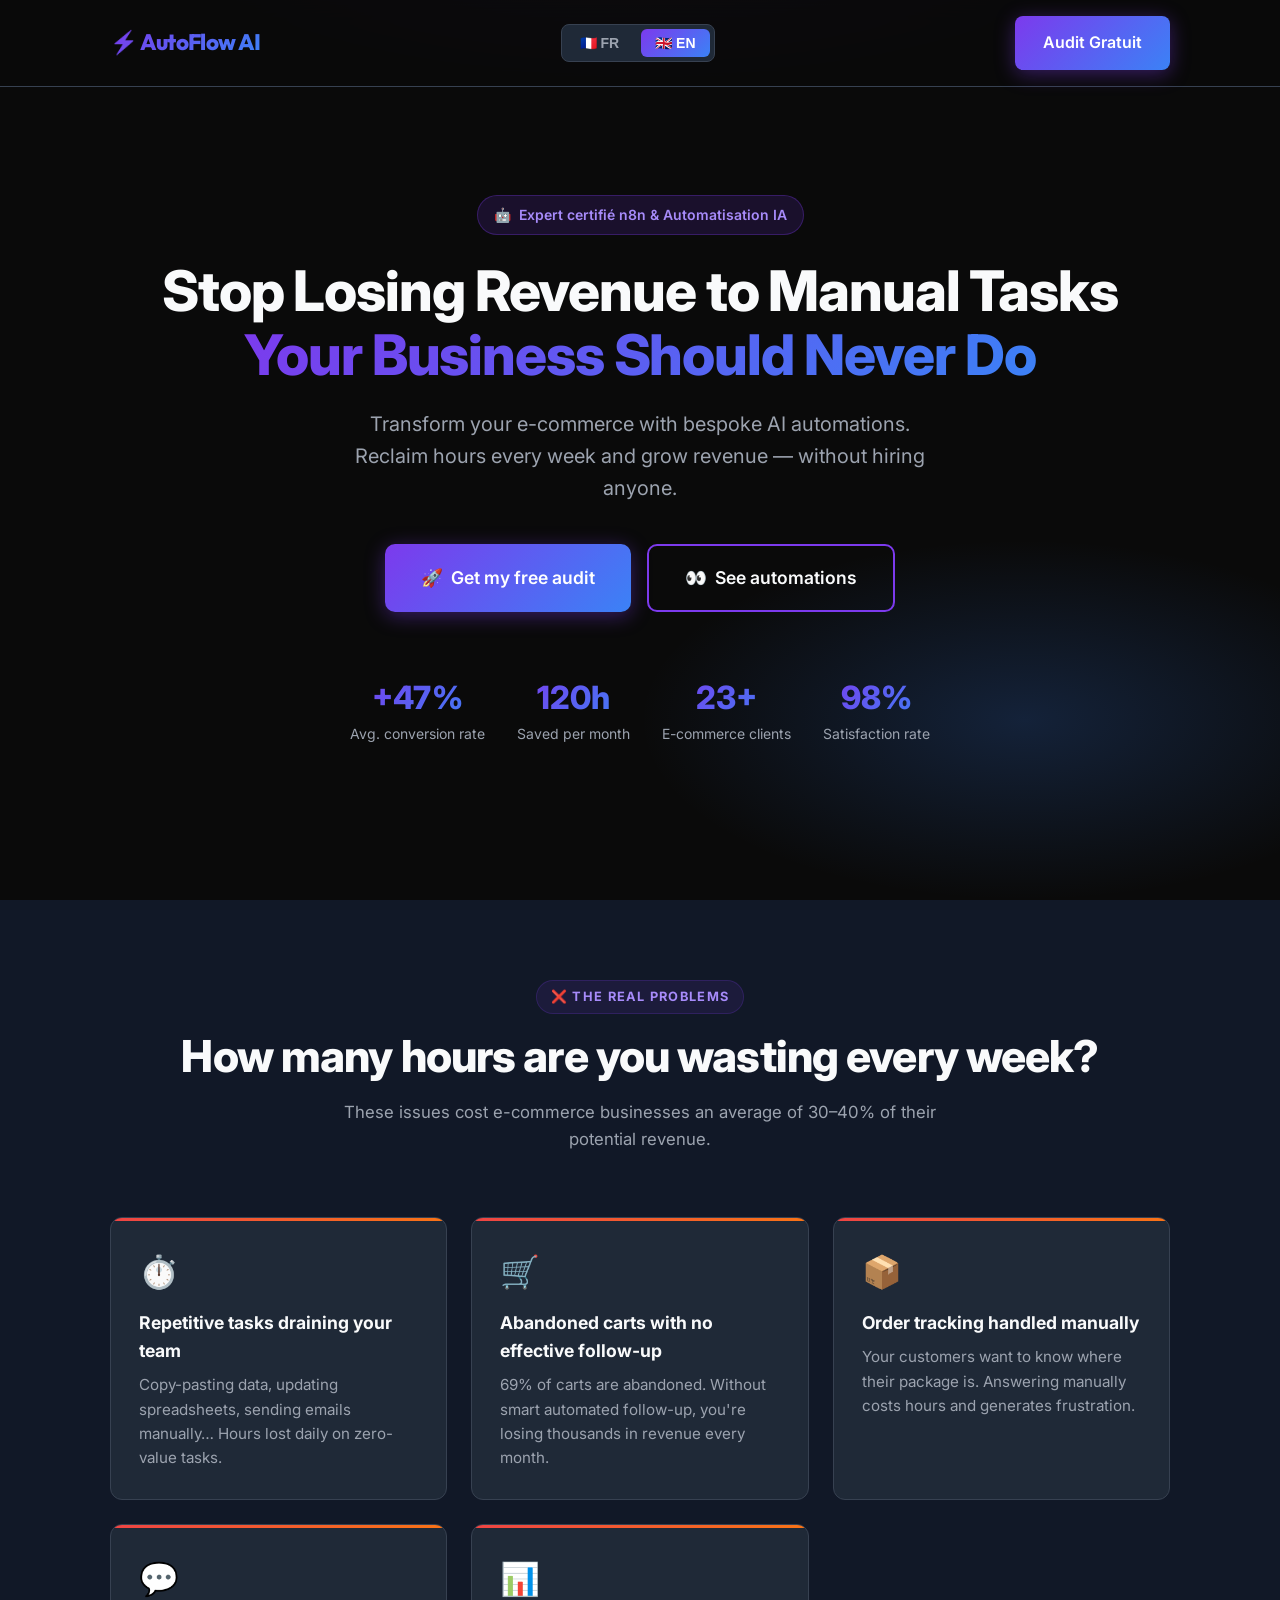
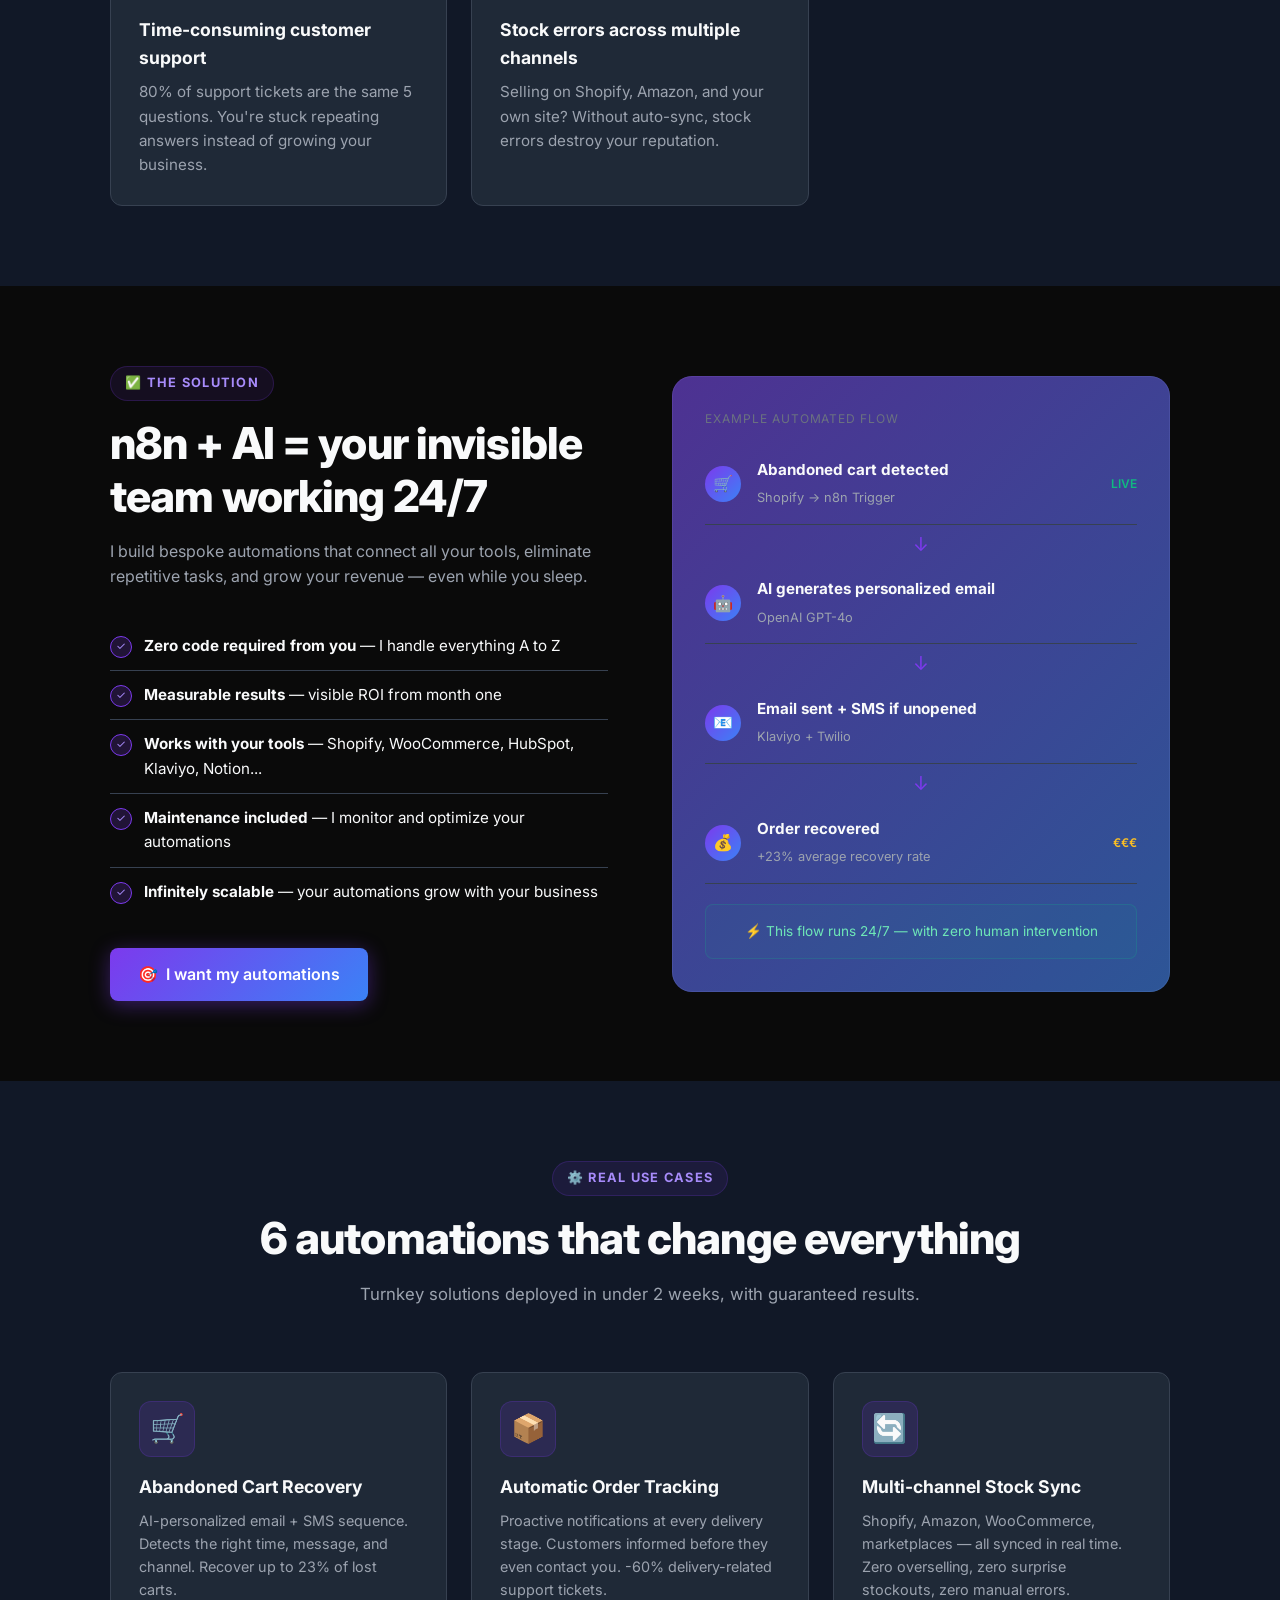
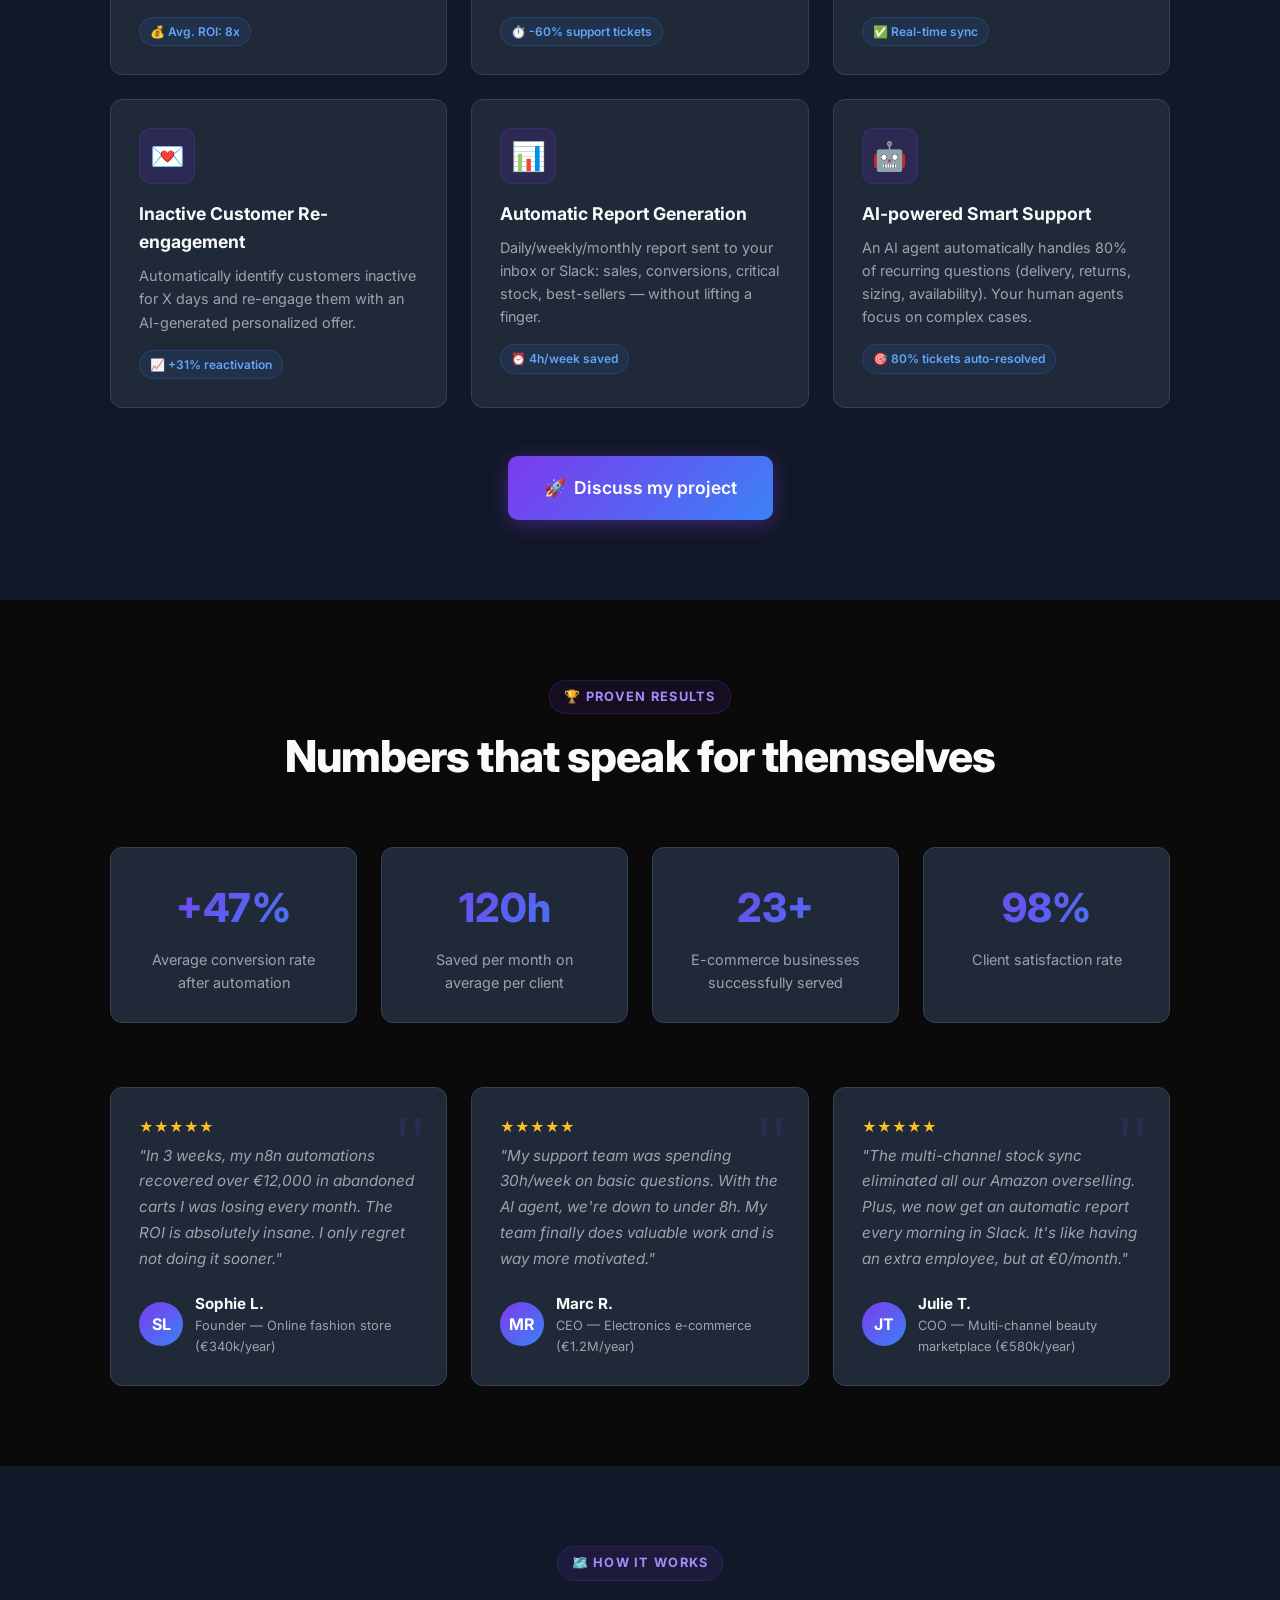
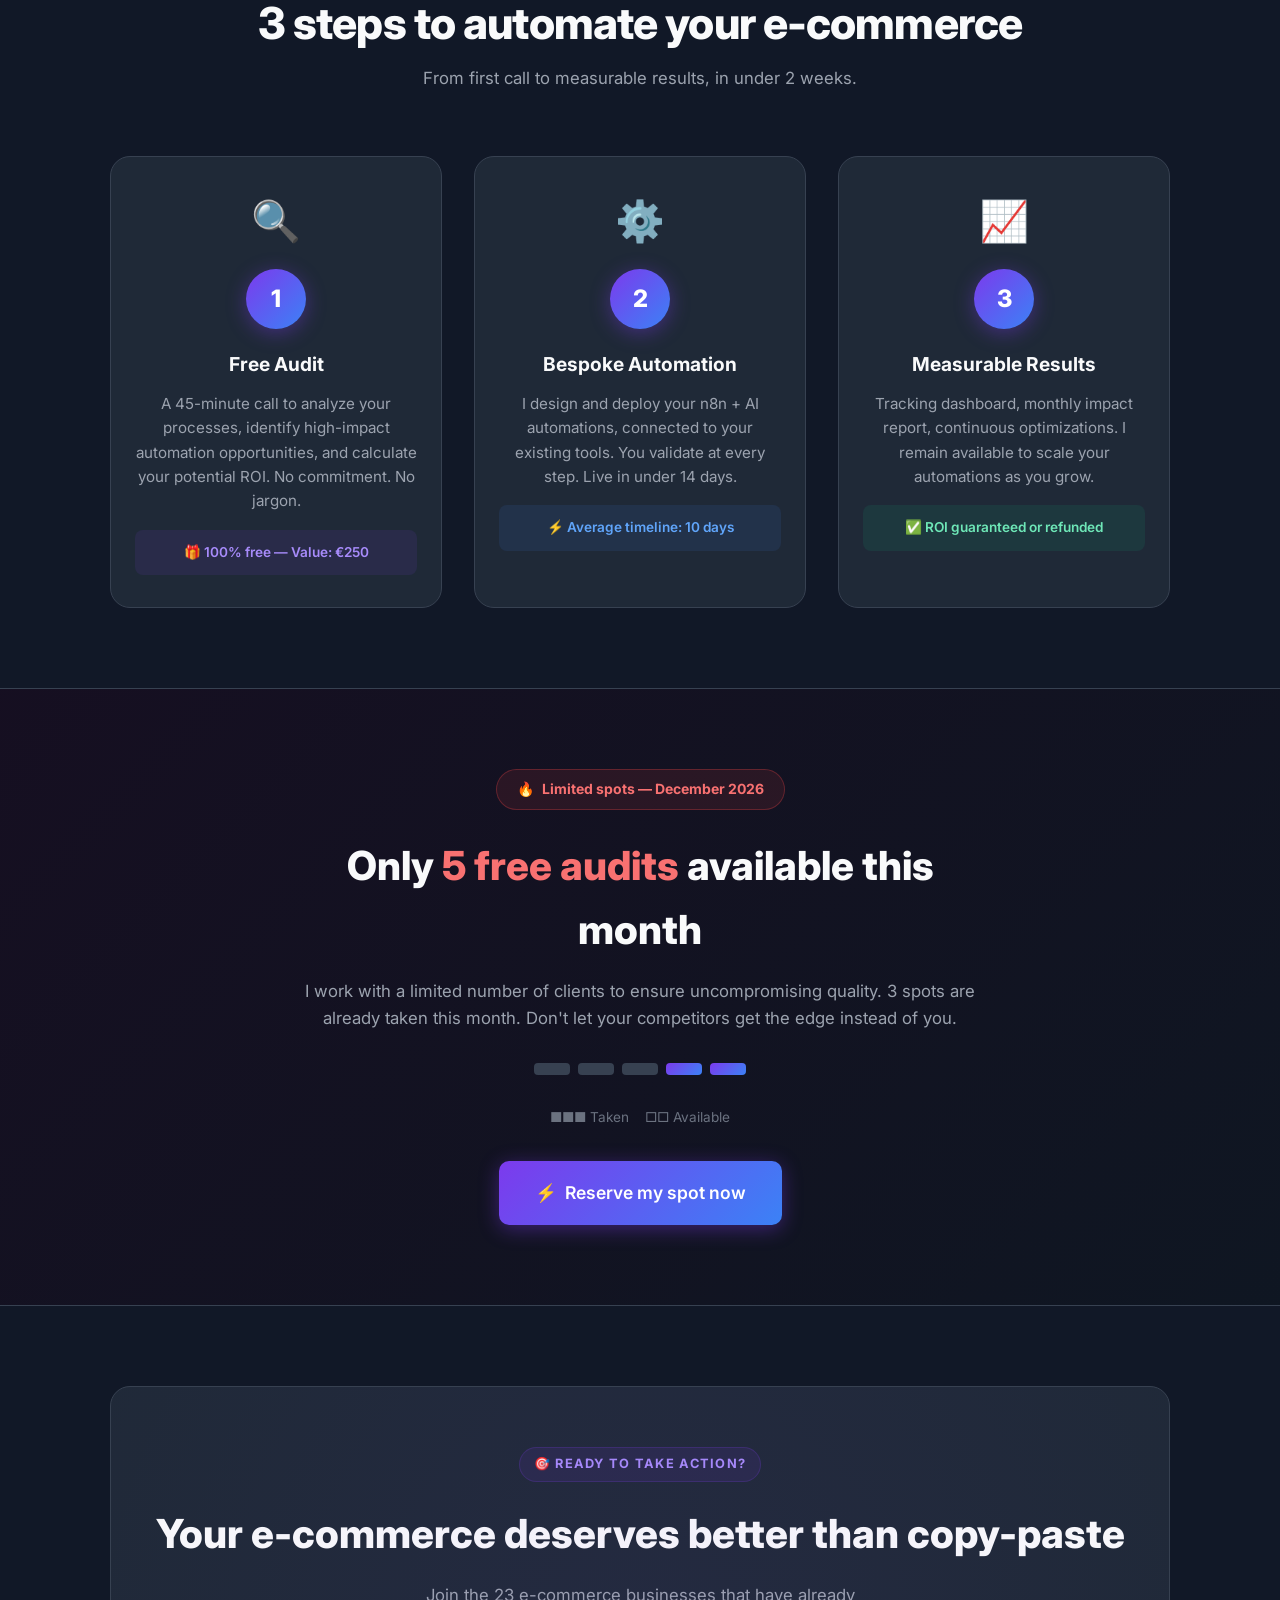
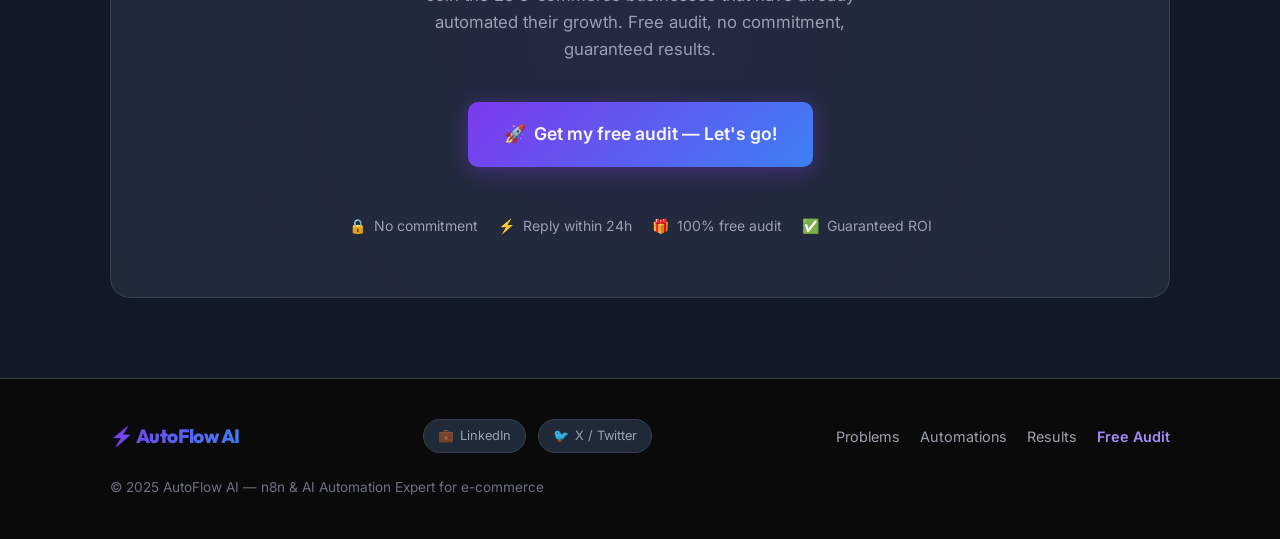
==== commit 343a4e66: "Add initial site files" ====
--- a/index.html
+++ b/index.html
@@ -1,1355 +1,1954 @@
 <!DOCTYPE html>
 <html lang="fr">
+
 <head>
-<meta charset="UTF-8">
-<meta name="viewport" content="width=device-width, initial-scale=1.0">
-<meta name="description" content="Automatisations IA n8n pour e-commerçants | AI n8n Automations for E-commerce">
-<title>AutoFlow AI — Automatisations n8n pour E-commerçants</title>
-<style>
-*,*::before,*::after{box-sizing:border-box;margin:0;padding:0}
-:root{
-  --bg-primary:#0a0a0a;
-  --bg-secondary:#111827;
-  --bg-card:#1f2937;
-  --accent-purple:#7c3aed;
-  --accent-blue:#3b82f6;
-  --accent-gradient:linear-gradient(135deg,#7c3aed,#3b82f6);
-  --text-primary:#f9fafb;
-  --text-secondary:#9ca3af;
-  --text-muted:#6b7280;
-  --border:#374151;
-  --radius:12px;
-  --radius-lg:20px;
-  --shadow:0 4px 24px rgba(124,58,237,0.15);
-}
-html{scroll-behavior:smooth}
-body{
-  font-family:-apple-system,BlinkMacSystemFont,'Segoe UI',Roboto,Oxygen,Ubuntu,sans-serif;
-  background:var(--bg-primary);
-  color:var(--text-primary);
-  line-height:1.6;
-  overflow-x:hidden;
-}
-a{color:inherit;text-decoration:none}
-img{max-width:100%}
-
-/* ANIMATIONS */
-@keyframes fadeInUp{from{opacity:0;transform:translateY(30px)}to{opacity:1;transform:translateY(0)}}
-@keyframes fadeIn{from{opacity:0}to{opacity:1}}
-@keyframes pulse{0%,100%{transform:scale(1)}50%{transform:scale(1.05)}}
-@keyframes float{0%,100%{transform:translateY(0)}50%{transform:translateY(-10px)}}
-@keyframes gradientShift{0%{background-position:0% 50%}50%{background-position:100% 50%}100%{background-position:0% 50%}}
-@keyframes shimmer{0%{background-position:-200% 0}100%{background-position:200% 0}}
-
-.animate-fadeInUp{animation:fadeInUp 0.7s ease both}
-.animate-fadeIn{animation:fadeIn 0.5s ease both}
-.delay-1{animation-delay:0.1s}
-.delay-2{animation-delay:0.2s}
-.delay-3{animation-delay:0.3s}
-.delay-4{animation-delay:0.4s}
-.delay-5{animation-delay:0.5s}
-
-/* LAYOUT */
-.container{max-width:1100px;margin:0 auto;padding:0 20px}
-section{padding:80px 0}
-@media(max-width:768px){section{padding:60px 0}}
-
-/* BUTTONS */
-.btn{
-  display:inline-flex;align-items:center;gap:8px;
-  padding:14px 28px;border-radius:8px;font-weight:600;
-  font-size:1rem;cursor:pointer;border:none;
-  transition:all 0.3s ease;text-align:center;
-  text-decoration:none;
-}
-.btn-primary{
-  background:var(--accent-gradient);
-  color:#fff;
-  box-shadow:0 4px 20px rgba(124,58,237,0.4);
-}
-.btn-primary:hover{
-  transform:translateY(-2px);
-  box-shadow:0 8px 30px rgba(124,58,237,0.6);
-}
-.btn-outline{
-  background:transparent;
-  color:var(--text-primary);
-  border:2px solid var(--accent-purple);
-}
-.btn-outline:hover{
-  background:var(--accent-purple);
-  transform:translateY(-2px);
-}
-.btn-lg{padding:18px 36px;font-size:1.1rem;border-radius:10px}
-.btn-pulse{animation:pulse 2s infinite}
-
-/* HEADER */
-header{
-  position:fixed;top:0;left:0;right:0;z-index:1000;
-  background:rgba(10,10,10,0.85);
-  backdrop-filter:blur(12px);
-  border-bottom:1px solid var(--border);
-  padding:16px 0;
-}
-.header-inner{
-  display:flex;align-items:center;justify-content:space-between;
-  gap:16px;
-}
-.logo{
-  font-size:1.4rem;font-weight:800;
-  background:var(--accent-gradient);
-  -webkit-background-clip:text;-webkit-text-fill-color:transparent;
-  background-clip:text;
-  white-space:nowrap;
-}
-.lang-switcher{
-  display:flex;align-items:center;gap:8px;
-  background:var(--bg-card);
-  border:1px solid var(--border);
-  border-radius:8px;
-  padding:4px;
-}
-.lang-btn{
-  padding:6px 14px;border-radius:6px;
-  font-weight:600;font-size:0.875rem;
-  cursor:pointer;border:none;
-  background:transparent;color:var(--text-secondary);
-  transition:all 0.2s ease;
-}
-.lang-btn.active{
-  background:var(--accent-gradient);
-  color:#fff;
-}
-.header-cta{display:flex;align-items:center;gap:12px}
-@media(max-width:480px){
-  .header-cta .btn{display:none}
-  .logo{font-size:1.1rem}
-}
-
-/* HERO */
-.hero{
-  min-height:100vh;
-  display:flex;align-items:center;justify-content:center;
-  text-align:center;
-  padding:120px 20px 80px;
-  position:relative;
-  overflow:hidden;
-}
-.hero-bg{
-  position:absolute;inset:0;
-  background:
-    radial-gradient(ellipse 80% 50% at 50% -20%, rgba(124,58,237,0.3) 0%, transparent 60%),
-    radial-gradient(ellipse 60% 40% at 80% 80%, rgba(59,130,246,0.2) 0%, transparent 50%);
-  pointer-events:none;
-}
-.hero-badge{
-  display:inline-flex;align-items:center;gap:8px;
-  background:rgba(124,58,237,0.15);
-  border:1px solid rgba(124,58,237,0.3);
-  color:#a78bfa;
-  padding:8px 16px;border-radius:50px;
-  font-size:0.875rem;font-weight:600;
-  margin-bottom:24px;
-}
-.hero h1{
-  font-size:clamp(2rem,5vw,3.5rem);
-  font-weight:800;line-height:1.15;
-  margin-bottom:20px;
-  letter-spacing:-0.02em;
-}
-.hero h1 .highlight{
-  background:var(--accent-gradient);
-  -webkit-background-clip:text;-webkit-text-fill-color:transparent;
-  background-clip:text;
-}
-.hero-sub{
-  font-size:clamp(1rem,2.5vw,1.25rem);
-  color:var(--text-secondary);
-  max-width:600px;margin:0 auto 40px;
-}
-.hero-ctas{
-  display:flex;flex-wrap:wrap;gap:16px;
-  justify-content:center;margin-bottom:60px;
-}
-.hero-stats{
-  display:flex;flex-wrap:wrap;gap:32px;
-  justify-content:center;
-}
-.hero-stat{text-align:center}
-.hero-stat .number{
-  font-size:2rem;font-weight:800;
-  background:var(--accent-gradient);
-  -webkit-background-clip:text;-webkit-text-fill-color:transparent;
-  background-clip:text;
-}
-.hero-stat .label{font-size:0.875rem;color:var(--text-secondary)}
-
-/* SECTION TITLES */
-.section-label{
-  display:inline-block;
-  font-size:0.8rem;font-weight:700;letter-spacing:0.1em;
-  text-transform:uppercase;color:#a78bfa;
-  background:rgba(124,58,237,0.1);
-  border:1px solid rgba(124,58,237,0.2);
-  padding:6px 14px;border-radius:50px;
-  margin-bottom:16px;
-}
-.section-title{
-  font-size:clamp(1.75rem,4vw,2.75rem);
-  font-weight:800;line-height:1.2;
-  margin-bottom:16px;
-  letter-spacing:-0.02em;
-}
-.section-sub{
-  font-size:1.05rem;color:var(--text-secondary);
-  max-width:600px;margin:0 auto;
-}
-.text-center{text-align:center}
-.mb-16{margin-bottom:16px}
-.mb-48{margin-bottom:48px}
-.mb-64{margin-bottom:64px}
-
-/* PROBLEMS */
-.problems{background:var(--bg-secondary)}
-.problems-grid{
-  display:grid;
-  grid-template-columns:repeat(auto-fit,minmax(280px,1fr));
-  gap:24px;margin-top:48px;
-}
-.problem-card{
-  background:var(--bg-card);
-  border:1px solid var(--border);
-  border-radius:var(--radius);
-  padding:28px;
-  transition:all 0.3s ease;
-  position:relative;overflow:hidden;
-}
-.problem-card::before{
-  content:'';position:absolute;top:0;left:0;right:0;height:3px;
-  background:linear-gradient(90deg,#ef4444,#f97316);
-}
-.problem-card:hover{
-  transform:translateY(-4px);
-  border-color:#ef4444;
-  box-shadow:0 8px 30px rgba(239,68,68,0.15);
-}
-.problem-icon{font-size:2rem;margin-bottom:12px}
-.problem-card h3{font-size:1.1rem;font-weight:700;margin-bottom:8px}
-.problem-card p{color:var(--text-secondary);font-size:0.95rem}
-
-/* SOLUTIONS */
-.solutions-wrap{
-  display:grid;grid-template-columns:1fr 1fr;
-  gap:64px;align-items:center;
-}
-@media(max-width:768px){.solutions-wrap{grid-template-columns:1fr;gap:40px}}
-.solutions-visual{
-  background:var(--bg-card);
-  border:1px solid var(--border);
-  border-radius:var(--radius-lg);
-  padding:32px;
-  position:relative;
-}
-.solutions-visual::before{
-  content:'';position:absolute;inset:-1px;
-  background:var(--accent-gradient);
-  border-radius:var(--radius-lg);
-  z-index:-1;opacity:0.5;
-}
-.flow-step{
-  display:flex;align-items:center;gap:16px;
-  padding:14px 0;
-  border-bottom:1px solid var(--border);
-}
-.flow-step:last-child{border-bottom:none}
-.flow-dot{
-  width:36px;height:36px;border-radius:50%;
-  background:var(--accent-gradient);
-  display:flex;align-items:center;justify-content:center;
-  font-size:1rem;flex-shrink:0;
-}
-.flow-step-text{flex:1}
-.flow-step-text strong{display:block;font-size:0.95rem;margin-bottom:2px}
-.flow-step-text span{font-size:0.8rem;color:var(--text-secondary)}
-.flow-arrow{
-  color:var(--accent-purple);font-size:1.2rem;
-  text-align:center;padding:4px 0;
-}
-.solutions-list{list-style:none}
-.solutions-list li{
-  display:flex;align-items:flex-start;gap:12px;
-  padding:12px 0;border-bottom:1px solid var(--border);
-  font-size:0.95rem;
-}
-.solutions-list li:last-child{border-bottom:none}
-.check{
-  width:22px;height:22px;border-radius:50%;
-  background:rgba(124,58,237,0.2);
-  border:1px solid var(--accent-purple);
-  display:flex;align-items:center;justify-content:center;
-  flex-shrink:0;font-size:0.7rem;color:#a78bfa;
-  margin-top:2px;
-}
-
-/* AUTOMATIONS */
-.automations{background:var(--bg-secondary)}
-.automations-grid{
-  display:grid;
-  grid-template-columns:repeat(auto-fit,minmax(300px,1fr));
-  gap:24px;margin-top:48px;
-}
-.auto-card{
-  background:var(--bg-card);
-  border:1px solid var(--border);
-  border-radius:var(--radius);
-  padding:28px;
-  transition:all 0.3s ease;
-  cursor:default;
-}
-.auto-card:hover{
-  transform:translateY(-6px);
-  border-color:var(--accent-purple);
-  box-shadow:var(--shadow);
-}
-.auto-icon{
-  width:56px;height:56px;border-radius:12px;
-  background:rgba(124,58,237,0.15);
-  border:1px solid rgba(124,58,237,0.2);
-  display:flex;align-items:center;justify-content:center;
-  font-size:1.75rem;margin-bottom:16px;
-}
-.auto-card h3{font-size:1.1rem;font-weight:700;margin-bottom:8px}
-.auto-card p{color:var(--text-secondary);font-size:0.9rem;margin-bottom:16px}
-.auto-tag{
-  display:inline-block;
-  background:rgba(59,130,246,0.1);
-  border:1px solid rgba(59,130,246,0.2);
-  color:#60a5fa;
-  font-size:0.75rem;font-weight:600;
-  padding:4px 10px;border-radius:50px;
-}
-
-/* SOCIAL PROOF */
-.stats-row{
-  display:grid;grid-template-columns:repeat(auto-fit,minmax(180px,1fr));
-  gap:24px;margin-bottom:64px;
-}
-.stat-card{
-  background:var(--bg-card);
-  border:1px solid var(--border);
-  border-radius:var(--radius);
-  padding:28px;text-align:center;
-  transition:all 0.3s ease;
-}
-.stat-card:hover{
-  border-color:var(--accent-purple);
-  box-shadow:var(--shadow);
-}
-.stat-number{
-  font-size:2.5rem;font-weight:800;
-  background:var(--accent-gradient);
-  -webkit-background-clip:text;-webkit-text-fill-color:transparent;
-  background-clip:text;margin-bottom:8px;
-}
-.stat-label{color:var(--text-secondary);font-size:0.9rem}
-.testimonials{
-  display:grid;grid-template-columns:repeat(auto-fit,minmax(300px,1fr));
-  gap:24px;
-}
-.testimonial{
-  background:var(--bg-card);
-  border:1px solid var(--border);
-  border-radius:var(--radius);
-  padding:28px;
-  position:relative;transition:all 0.3s ease;
-}
-.testimonial:hover{
-  border-color:var(--accent-blue);
-  box-shadow:0 4px 24px rgba(59,130,246,0.15);
-}
-.testimonial::before{
-  content:'"';position:absolute;top:16px;right:20px;
-  font-size:5rem;color:rgba(124,58,237,0.15);
-  font-family:Georgia,serif;line-height:1;
-}
-.testimonial-text{
-  font-size:0.95rem;color:var(--text-secondary);
-  font-style:italic;margin-bottom:20px;line-height:1.7;
-}
-.testimonial-author{display:flex;align-items:center;gap:12px}
-.author-avatar{
-  width:44px;height:44px;border-radius:50%;
-  background:var(--accent-gradient);
-  display:flex;align-items:center;justify-content:center;
-  font-weight:700;font-size:1rem;color:#fff;
-  flex-shrink:0;
-}
-.author-name{font-weight:700;font-size:0.95rem}
-.author-role{font-size:0.8rem;color:var(--text-secondary)}
-.stars{color:#fbbf24;font-size:0.875rem;margin-bottom:4px}
-
-/* PROCESS */
-.process{background:var(--bg-secondary)}
-.process-steps{
-  display:grid;grid-template-columns:repeat(auto-fit,minmax(280px,1fr));
-  gap:32px;margin-top:48px;
-  position:relative;
-}
-.process-step{
-  text-align:center;padding:32px 24px;
-  background:var(--bg-card);
-  border:1px solid var(--border);
-  border-radius:var(--radius-lg);
-  transition:all 0.3s ease;
-  position:relative;
-}
-.process-step:hover{
-  border-color:var(--accent-purple);
-  box-shadow:var(--shadow);
-  transform:translateY(-4px);
-}
-.step-number{
-  width:60px;height:60px;border-radius:50%;
-  background:var(--accent-gradient);
-  display:flex;align-items:center;justify-content:center;
-  font-size:1.5rem;font-weight:800;color:#fff;
-  margin:0 auto 20px;
-  box-shadow:0 4px 20px rgba(124,58,237,0.4);
-}
-.process-step h3{font-size:1.2rem;font-weight:700;margin-bottom:12px}
-.process-step p{color:var(--text-secondary);font-size:0.95rem}
-.process-step .step-icon{font-size:2.5rem;margin-bottom:16px}
-
-/* URGENCY */
-.urgency{
-  background:linear-gradient(135deg,rgba(124,58,237,0.1),rgba(59,130,246,0.1));
-  border-top:1px solid var(--border);
-  border-bottom:1px solid var(--border);
-}
-.urgency-inner{
-  text-align:center;
-  max-width:700px;margin:0 auto;
-}
-.urgency-badge{
-  display:inline-flex;align-items:center;gap:8px;
-  background:rgba(239,68,68,0.1);
-  border:1px solid rgba(239,68,68,0.3);
-  color:#f87171;
-  padding:8px 20px;border-radius:50px;
-  font-size:0.875rem;font-weight:700;
-  margin-bottom:24px;
-  animation:pulse 2s infinite;
-}
-.urgency h2{
-  font-size:clamp(1.75rem,4vw,2.5rem);
-  font-weight:800;margin-bottom:16px;
-}
-.urgency p{color:var(--text-secondary);font-size:1.05rem;margin-bottom:32px}
-.slots-visual{
-  display:flex;gap:8px;justify-content:center;
-  margin-bottom:32px;
-}
-.slot{
-  width:36px;height:12px;border-radius:4px;
-}
-.slot.taken{background:#374151}
-.slot.available{background:var(--accent-gradient)}
-
-/* CTA FINAL */
-.cta-final{
-  background:var(--bg-secondary);
-  text-align:center;
-}
-.cta-box{
-  background:var(--bg-card);
-  border:1px solid var(--border);
-  border-radius:var(--radius-lg);
-  padding:60px 40px;
-  position:relative;overflow:hidden;
-}
-.cta-box::before{
-  content:'';position:absolute;inset:-1px;
-  background:var(--accent-gradient);
-  border-radius:var(--radius-lg);
-  z-index:-1;
-}
-.cta-box::after{
-  content:'';position:absolute;
-  top:-50%;left:-50%;width:200%;height:200%;
-  background:radial-gradient(circle,rgba(124,58,237,0.05) 0%,transparent 60%);
-  pointer-events:none;
-}
-.cta-box h2{
-  font-size:clamp(1.75rem,4vw,2.5rem);
-  font-weight:800;margin-bottom:16px;
-}
-.cta-box p{color:var(--text-secondary);font-size:1.05rem;margin-bottom:40px;max-width:500px;margin-left:auto;margin-right:auto}
-.cta-trust{
-  display:flex;flex-wrap:wrap;gap:20px;
-  justify-content:center;margin-top:32px;
-}
-.trust-item{
-  display:flex;align-items:center;gap:8px;
-  color:var(--text-secondary);font-size:0.875rem;
-}
-.trust-icon{color:#a78bfa}
-
-/* FOOTER */
-footer{
-  background:var(--bg-primary);
-  border-top:1px solid var(--border);
-  padding:40px 0;
-}
-.footer-inner{
-  display:flex;flex-wrap:wrap;gap:24px;
-  align-items:center;justify-content:space-between;
-}
-.footer-logo{
-  font-size:1.2rem;font-weight:800;
-  background:var(--accent-gradient);
-  -webkit-background-clip:text;-webkit-text-fill-color:transparent;
-  background-clip:text;
-}
-.footer-links{display:flex;gap:20px;flex-wrap:wrap}
-.footer-links a{
-  color:var(--text-secondary);font-size:0.9rem;
-  transition:color 0.2s;
-}
-.footer-links a:hover{color:var(--text-primary)}
-.footer-copy{color:var(--text-muted);font-size:0.85rem}
-
-/* SOCIAL BADGES */
-.social-badges{display:flex;gap:12px;flex-wrap:wrap}
-.social-badge{
-  display:flex;align-items:center;gap:6px;
-  background:var(--bg-card);
-  border:1px solid var(--border);
-  padding:6px 14px;border-radius:50px;
-  font-size:0.8rem;color:var(--text-secondary);
-  transition:all 0.2s;
-}
-.social-badge:hover{border-color:var(--accent-purple);color:var(--text-primary)}
-
-/* SCROLL INDICATOR */
-.scroll-progress{
-  position:fixed;top:0;left:0;height:3px;
-  background:var(--accent-gradient);
-  z-index:9999;transition:width 0.1s;
-  width:0%;
-}
-
-/* INTERSECTION OBSERVER CLASSES */
-.reveal{opacity:0;transform:translateY(20px);transition:all 0.6s ease}
-.reveal.visible{opacity:1;transform:translateY(0)}
-</style>
+  <meta charset="UTF-8">
+  <meta name="viewport" content="width=device-width, initial-scale=1.0">
+  <meta name="description" content="Automatisations IA n8n pour e-commerçants | AI n8n Automations for E-commerce">
+  <title>AutoFlow AI — Automatisations n8n pour E-commerçants</title>
+  <link rel="preconnect" href="https://fonts.googleapis.com">
+  <link rel="preconnect" href="https://fonts.gstatic.com" crossorigin>
+  <link
+    href="https://fonts.googleapis.com/css2?family=Inter:wght@400;500;600;700;800&family=Outfit:wght@700;800;900&display=swap"
+    rel="stylesheet">
+  <link rel="icon" type="image/svg+xml"
+    href="data:image/svg+xml,%3Csvg xmlns='http://www.w3.org/2000/svg' viewBox='0 0 100 100'%3E%3Crect width='100' height='100' rx='20' fill='%230a0a0a'/%3E%3Cdefs%3E%3ClinearGradient id='g' x1='0%25' y1='0%25' x2='100%25' y2='100%25'%3E%3Cstop offset='0%25' stop-color='%237c3aed'/%3E%3Cstop offset='100%25' stop-color='%233b82f6'/%3E%3C/linearGradient%3E%3C/defs%3E%3Crect width='100' height='100' rx='20' fill='url(%23g)' opacity='0.9'/%3E%3Ctext x='50' y='70' text-anchor='middle' font-family='Arial Black,sans-serif' font-weight='900' font-size='64' fill='white'%3E%E2%9A%A1%3C/text%3E%3C/svg%3E">
+  <style>
+    *,
+    *::before,
+    *::after {
+      box-sizing: border-box;
+      margin: 0;
+      padding: 0
+    }
+
+    :root {
+      --bg-primary: #0a0a0a;
+      --bg-secondary: #111827;
+      --bg-card: #1f2937;
+      --accent-purple: #7c3aed;
+      --accent-blue: #3b82f6;
+      --accent-gradient: linear-gradient(135deg, #7c3aed, #3b82f6);
+      --text-primary: #f9fafb;
+      --text-secondary: #9ca3af;
+      --text-muted: #6b7280;
+      --border: #374151;
+      --radius: 12px;
+      --radius-lg: 20px;
+      --shadow: 0 4px 24px rgba(124, 58, 237, 0.15);
+    }
+
+    html {
+      scroll-behavior: smooth
+    }
+
+    body {
+      font-family: 'Inter', -apple-system, BlinkMacSystemFont, 'Segoe UI', Roboto, Oxygen, Ubuntu, sans-serif;
+      background: var(--bg-primary);
+      color: var(--text-primary);
+      line-height: 1.6;
+      overflow-x: hidden;
+    }
+
+    .logo,
+    .footer-logo {
+      font-family: 'Outfit', sans-serif !important;
+      letter-spacing: -0.03em;
+    }
+
+    a {
+      color: inherit;
+      text-decoration: none
+    }
+
+    img {
+      max-width: 100%
+    }
+
+    /* ANIMATIONS */
+    @keyframes fadeInUp {
+      from {
+        opacity: 0;
+        transform: translateY(30px)
+      }
+
+      to {
+        opacity: 1;
+        transform: translateY(0)
+      }
+    }
+
+    @keyframes fadeIn {
+      from {
+        opacity: 0
+      }
+
+      to {
+        opacity: 1
+      }
+    }
+
+    @keyframes pulse {
+
+      0%,
+      100% {
+        transform: scale(1)
+      }
+
+      50% {
+        transform: scale(1.05)
+      }
+    }
+
+    @keyframes float {
+
+      0%,
+      100% {
+        transform: translateY(0)
+      }
+
+      50% {
+        transform: translateY(-10px)
+      }
+    }
+
+    @keyframes gradientShift {
+      0% {
+        background-position: 0% 50%
+      }
+
+      50% {
+        background-position: 100% 50%
+      }
+
+      100% {
+        background-position: 0% 50%
+      }
+    }
+
+    @keyframes shimmer {
+      0% {
+        background-position: -200% 0
+      }
+
+      100% {
+        background-position: 200% 0
+      }
+    }
+
+    .animate-fadeInUp {
+      animation: fadeInUp 0.7s ease both
+    }
+
+    .animate-fadeIn {
+      animation: fadeIn 0.5s ease both
+    }
+
+    .delay-1 {
+      animation-delay: 0.1s
+    }
+
+    .delay-2 {
+      animation-delay: 0.2s
+    }
+
+    .delay-3 {
+      animation-delay: 0.3s
+    }
+
+    .delay-4 {
+      animation-delay: 0.4s
+    }
+
+    .delay-5 {
+      animation-delay: 0.5s
+    }
+
+    /* LAYOUT */
+    .container {
+      max-width: 1100px;
+      margin: 0 auto;
+      padding: 0 20px
+    }
+
+    section {
+      padding: 80px 0
+    }
+
+    @media(max-width:768px) {
+      section {
+        padding: 60px 0
+      }
+    }
+
+    /* BUTTONS */
+    .btn {
+      display: inline-flex;
+      align-items: center;
+      gap: 8px;
+      padding: 14px 28px;
+      border-radius: 8px;
+      font-weight: 600;
+      font-size: 1rem;
+      cursor: pointer;
+      border: none;
+      transition: all 0.3s ease;
+      text-align: center;
+      text-decoration: none;
+    }
+
+    .btn-primary {
+      background: var(--accent-gradient);
+      color: #fff;
+      box-shadow: 0 4px 20px rgba(124, 58, 237, 0.4);
+    }
+
+    .btn-primary:hover {
+      transform: translateY(-2px);
+      box-shadow: 0 8px 30px rgba(124, 58, 237, 0.6);
+    }
+
+    .btn-outline {
+      background: transparent;
+      color: var(--text-primary);
+      border: 2px solid var(--accent-purple);
+    }
+
+    .btn-outline:hover {
+      background: var(--accent-purple);
+      transform: translateY(-2px);
+    }
+
+    .btn-lg {
+      padding: 18px 36px;
+      font-size: 1.1rem;
+      border-radius: 10px
+    }
+
+    .btn-pulse {
+      animation: pulse 2s infinite
+    }
+
+    /* HEADER */
+    header {
+      position: fixed;
+      top: 0;
+      left: 0;
+      right: 0;
+      z-index: 1000;
+      background: rgba(10, 10, 10, 0.85);
+      backdrop-filter: blur(12px);
+      border-bottom: 1px solid var(--border);
+      padding: 16px 0;
+    }
+
+    .header-inner {
+      display: flex;
+      align-items: center;
+      justify-content: space-between;
+      gap: 16px;
+    }
+
+    .logo {
+      font-size: 1.4rem;
+      font-weight: 800;
+      background: var(--accent-gradient);
+      -webkit-background-clip: text;
+      -webkit-text-fill-color: transparent;
+      background-clip: text;
+      white-space: nowrap;
+    }
+
+    .lang-switcher {
+      display: flex;
+      align-items: center;
+      gap: 8px;
+      background: var(--bg-card);
+      border: 1px solid var(--border);
+      border-radius: 8px;
+      padding: 4px;
+    }
+
+    .lang-btn {
+      padding: 6px 14px;
+      border-radius: 6px;
+      font-weight: 600;
+      font-size: 0.875rem;
+      cursor: pointer;
+      border: none;
+      background: transparent;
+      color: var(--text-secondary);
+      transition: all 0.2s ease;
+    }
+
+    .lang-btn.active {
+      background: var(--accent-gradient);
+      color: #fff;
+    }
+
+    .header-cta {
+      display: flex;
+      align-items: center;
+      gap: 12px
+    }
+
+    @media(max-width:480px) {
+      .header-cta .btn {
+        display: none
+      }
+
+      .logo {
+        font-size: 1.1rem
+      }
+    }
+
+    /* HERO */
+    .hero {
+      min-height: 100vh;
+      display: flex;
+      align-items: center;
+      justify-content: center;
+      text-align: center;
+      padding: 120px 20px 80px;
+      position: relative;
+      overflow: hidden;
+    }
+
+    .hero-bg {
+      position: absolute;
+      inset: 0;
+      background:
+        radial-gradient(ellipse 80% 50% at 50% -20%, rgba(124, 58, 237, 0.3) 0%, transparent 60%),
+        radial-gradient(ellipse 60% 40% at 80% 80%, rgba(59, 130, 246, 0.2) 0%, transparent 50%);
+      pointer-events: none;
+    }
+
+    .hero-badge {
+      display: inline-flex;
+      align-items: center;
+      gap: 8px;
+      background: rgba(124, 58, 237, 0.15);
+      border: 1px solid rgba(124, 58, 237, 0.3);
+      color: #a78bfa;
+      padding: 8px 16px;
+      border-radius: 50px;
+      font-size: 0.875rem;
+      font-weight: 600;
+      margin-bottom: 24px;
+    }
+
+    .hero h1 {
+      font-size: clamp(2rem, 5vw, 3.5rem);
+      font-weight: 800;
+      line-height: 1.15;
+      margin-bottom: 20px;
+      letter-spacing: -0.02em;
+    }
+
+    .hero h1 .highlight {
+      background: var(--accent-gradient);
+      -webkit-background-clip: text;
+      -webkit-text-fill-color: transparent;
+      background-clip: text;
+    }
+
+    .hero-sub {
+      font-size: clamp(1rem, 2.5vw, 1.25rem);
+      color: var(--text-secondary);
+      max-width: 600px;
+      margin: 0 auto 40px;
+    }
+
+    .hero-ctas {
+      display: flex;
+      flex-wrap: wrap;
+      gap: 16px;
+      justify-content: center;
+      margin-bottom: 60px;
+    }
+
+    .hero-stats {
+      display: flex;
+      flex-wrap: wrap;
+      gap: 32px;
+      justify-content: center;
+    }
+
+    .hero-stat {
+      text-align: center
+    }
+
+    .hero-stat .number {
+      font-size: 2rem;
+      font-weight: 800;
+      background: var(--accent-gradient);
+      -webkit-background-clip: text;
+      -webkit-text-fill-color: transparent;
+      background-clip: text;
+    }
+
+    .hero-stat .label {
+      font-size: 0.875rem;
+      color: var(--text-secondary)
+    }
+
+    /* SECTION TITLES */
+    .section-label {
+      display: inline-block;
+      font-size: 0.8rem;
+      font-weight: 700;
+      letter-spacing: 0.1em;
+      text-transform: uppercase;
+      color: #a78bfa;
+      background: rgba(124, 58, 237, 0.1);
+      border: 1px solid rgba(124, 58, 237, 0.2);
+      padding: 6px 14px;
+      border-radius: 50px;
+      margin-bottom: 16px;
+    }
+
+    .section-title {
+      font-size: clamp(1.75rem, 4vw, 2.75rem);
+      font-weight: 800;
+      line-height: 1.2;
+      margin-bottom: 16px;
+      letter-spacing: -0.02em;
+    }
+
+    .section-sub {
+      font-size: 1.05rem;
+      color: var(--text-secondary);
+      max-width: 600px;
+      margin: 0 auto;
+    }
+
+    .text-center {
+      text-align: center
+    }
+
+    .mb-16 {
+      margin-bottom: 16px
+    }
+
+    .mb-48 {
+      margin-bottom: 48px
+    }
+
+    .mb-64 {
+      margin-bottom: 64px
+    }
+
+    /* PROBLEMS */
+    .problems {
+      background: var(--bg-secondary)
+    }
+
+    .problems-grid {
+      display: grid;
+      grid-template-columns: repeat(auto-fit, minmax(280px, 1fr));
+      gap: 24px;
+      margin-top: 48px;
+    }
+
+    .problem-card {
+      background: var(--bg-card);
+      border: 1px solid var(--border);
+      border-radius: var(--radius);
+      padding: 28px;
+      transition: all 0.3s ease;
+      position: relative;
+      overflow: hidden;
+    }
+
+    .problem-card::before {
+      content: '';
+      position: absolute;
+      top: 0;
+      left: 0;
+      right: 0;
+      height: 3px;
+      background: linear-gradient(90deg, #ef4444, #f97316);
+    }
+
+    .problem-card:hover {
+      transform: translateY(-4px);
+      border-color: #ef4444;
+      box-shadow: 0 8px 30px rgba(239, 68, 68, 0.15);
+    }
+
+    .problem-icon {
+      font-size: 2rem;
+      margin-bottom: 12px
+    }
+
+    .problem-card h3 {
+      font-size: 1.1rem;
+      font-weight: 700;
+      margin-bottom: 8px
+    }
+
+    .problem-card p {
+      color: var(--text-secondary);
+      font-size: 0.95rem
+    }
+
+    /* SOLUTIONS */
+    .solutions-wrap {
+      display: grid;
+      grid-template-columns: 1fr 1fr;
+      gap: 64px;
+      align-items: center;
+    }
+
+    @media(max-width:768px) {
+      .solutions-wrap {
+        grid-template-columns: 1fr;
+        gap: 40px
+      }
+    }
+
+    .solutions-visual {
+      background: var(--bg-card);
+      border: 1px solid var(--border);
+      border-radius: var(--radius-lg);
+      padding: 32px;
+      position: relative;
+    }
+
+    .solutions-visual::before {
+      content: '';
+      position: absolute;
+      inset: -1px;
+      background: var(--accent-gradient);
+      border-radius: var(--radius-lg);
+      z-index: -1;
+      opacity: 0.5;
+    }
+
+    .flow-step {
+      display: flex;
+      align-items: center;
+      gap: 16px;
+      padding: 14px 0;
+      border-bottom: 1px solid var(--border);
+    }
+
+    .flow-step:last-child {
+      border-bottom: none
+    }
+
+    .flow-dot {
+      width: 36px;
+      height: 36px;
+      border-radius: 50%;
+      background: var(--accent-gradient);
+      display: flex;
+      align-items: center;
+      justify-content: center;
+      font-size: 1rem;
+      flex-shrink: 0;
+    }
+
+    .flow-step-text {
+      flex: 1
+    }
+
+    .flow-step-text strong {
+      display: block;
+      font-size: 0.95rem;
+      margin-bottom: 2px
+    }
+
+    .flow-step-text span {
+      font-size: 0.8rem;
+      color: var(--text-secondary)
+    }
+
+    .flow-arrow {
+      color: var(--accent-purple);
+      font-size: 1.2rem;
+      text-align: center;
+      padding: 4px 0;
+    }
+
+    .solutions-list {
+      list-style: none
+    }
+
+    .solutions-list li {
+      display: flex;
+      align-items: flex-start;
+      gap: 12px;
+      padding: 12px 0;
+      border-bottom: 1px solid var(--border);
+      font-size: 0.95rem;
+    }
+
+    .solutions-list li:last-child {
+      border-bottom: none
+    }
+
+    .check {
+      width: 22px;
+      height: 22px;
+      border-radius: 50%;
+      background: rgba(124, 58, 237, 0.2);
+      border: 1px solid var(--accent-purple);
+      display: flex;
+      align-items: center;
+      justify-content: center;
+      flex-shrink: 0;
+      font-size: 0.7rem;
+      color: #a78bfa;
+      margin-top: 2px;
+    }
+
+    /* AUTOMATIONS */
+    .automations {
+      background: var(--bg-secondary)
+    }
+
+    .automations-grid {
+      display: grid;
+      grid-template-columns: repeat(auto-fit, minmax(300px, 1fr));
+      gap: 24px;
+      margin-top: 48px;
+    }
+
+    .auto-card {
+      background: var(--bg-card);
+      border: 1px solid var(--border);
+      border-radius: var(--radius);
+      padding: 28px;
+      transition: all 0.3s ease;
+      cursor: default;
+    }
+
+    .auto-card:hover {
+      transform: translateY(-6px);
+      border-color: var(--accent-purple);
+      box-shadow: var(--shadow);
+    }
+
+    .auto-icon {
+      width: 56px;
+      height: 56px;
+      border-radius: 12px;
+      background: rgba(124, 58, 237, 0.15);
+      border: 1px solid rgba(124, 58, 237, 0.2);
+      display: flex;
+      align-items: center;
+      justify-content: center;
+      font-size: 1.75rem;
+      margin-bottom: 16px;
+    }
+
+    .auto-card h3 {
+      font-size: 1.1rem;
+      font-weight: 700;
+      margin-bottom: 8px
+    }
+
+    .auto-card p {
+      color: var(--text-secondary);
+      font-size: 0.9rem;
+      margin-bottom: 16px
+    }
+
+    .auto-tag {
+      display: inline-block;
+      background: rgba(59, 130, 246, 0.1);
+      border: 1px solid rgba(59, 130, 246, 0.2);
+      color: #60a5fa;
+      font-size: 0.75rem;
+      font-weight: 600;
+      padding: 4px 10px;
+      border-radius: 50px;
+    }
+
+    /* SOCIAL PROOF */
+    .stats-row {
+      display: grid;
+      grid-template-columns: repeat(auto-fit, minmax(180px, 1fr));
+      gap: 24px;
+      margin-bottom: 64px;
+    }
+
+    .stat-card {
+      background: var(--bg-card);
+      border: 1px solid var(--border);
+      border-radius: var(--radius);
+      padding: 28px;
+      text-align: center;
+      transition: all 0.3s ease;
+    }
+
+    .stat-card:hover {
+      border-color: var(--accent-purple);
+      box-shadow: var(--shadow);
+    }
+
+    .stat-number {
+      font-size: 2.5rem;
+      font-weight: 800;
+      background: var(--accent-gradient);
+      -webkit-background-clip: text;
+      -webkit-text-fill-color: transparent;
+      background-clip: text;
+      margin-bottom: 8px;
+    }
+
+    .stat-label {
+      color: var(--text-secondary);
+      font-size: 0.9rem
+    }
+
+    .testimonials {
+      display: grid;
+      grid-template-columns: repeat(auto-fit, minmax(300px, 1fr));
+      gap: 24px;
+    }
+
+    .testimonial {
+      background: var(--bg-card);
+      border: 1px solid var(--border);
+      border-radius: var(--radius);
+      padding: 28px;
+      position: relative;
+      transition: all 0.3s ease;
+    }
+
+    .testimonial:hover {
+      border-color: var(--accent-blue);
+      box-shadow: 0 4px 24px rgba(59, 130, 246, 0.15);
+    }
+
+    .testimonial::before {
+      content: '"';
+      position: absolute;
+      top: 16px;
+      right: 20px;
+      font-size: 5rem;
+      color: rgba(124, 58, 237, 0.15);
+      font-family: Georgia, serif;
+      line-height: 1;
+    }
+
+    .testimonial-text {
+      font-size: 0.95rem;
+      color: var(--text-secondary);
+      font-style: italic;
+      margin-bottom: 20px;
+      line-height: 1.7;
+    }
+
+    .testimonial-author {
+      display: flex;
+      align-items: center;
+      gap: 12px
+    }
+
+    .author-avatar {
+      width: 44px;
+      height: 44px;
+      border-radius: 50%;
+      background: var(--accent-gradient);
+      display: flex;
+      align-items: center;
+      justify-content: center;
+      font-weight: 700;
+      font-size: 1rem;
+      color: #fff;
+      flex-shrink: 0;
+    }
+
+    .author-name {
+      font-weight: 700;
+      font-size: 0.95rem
+    }
+
+    .author-role {
+      font-size: 0.8rem;
+      color: var(--text-secondary)
+    }
+
+    .stars {
+      color: #fbbf24;
+      font-size: 0.875rem;
+      margin-bottom: 4px
+    }
+
+    /* PROCESS */
+    .process {
+      background: var(--bg-secondary)
+    }
+
+    .process-steps {
+      display: grid;
+      grid-template-columns: repeat(auto-fit, minmax(280px, 1fr));
+      gap: 32px;
+      margin-top: 48px;
+      position: relative;
+    }
+
+    .process-step {
+      text-align: center;
+      padding: 32px 24px;
+      background: var(--bg-card);
+      border: 1px solid var(--border);
+      border-radius: var(--radius-lg);
+      transition: all 0.3s ease;
+      position: relative;
+    }
+
+    .process-step:hover {
+      border-color: var(--accent-purple);
+      box-shadow: var(--shadow);
+      transform: translateY(-4px);
+    }
+
+    .step-number {
+      width: 60px;
+      height: 60px;
+      border-radius: 50%;
+      background: var(--accent-gradient);
+      display: flex;
+      align-items: center;
+      justify-content: center;
+      font-size: 1.5rem;
+      font-weight: 800;
+      color: #fff;
+      margin: 0 auto 20px;
+      box-shadow: 0 4px 20px rgba(124, 58, 237, 0.4);
+    }
+
+    .process-step h3 {
+      font-size: 1.2rem;
+      font-weight: 700;
+      margin-bottom: 12px
+    }
+
+    .process-step p {
+      color: var(--text-secondary);
+      font-size: 0.95rem
+    }
+
+    .process-step .step-icon {
+      font-size: 2.5rem;
+      margin-bottom: 16px
+    }
+
+    /* URGENCY */
+    .urgency {
+      background: linear-gradient(135deg, rgba(124, 58, 237, 0.1), rgba(59, 130, 246, 0.1));
+      border-top: 1px solid var(--border);
+      border-bottom: 1px solid var(--border);
+    }
+
+    .urgency-inner {
+      text-align: center;
+      max-width: 700px;
+      margin: 0 auto;
+    }
+
+    .urgency-badge {
+      display: inline-flex;
+      align-items: center;
+      gap: 8px;
+      background: rgba(239, 68, 68, 0.1);
+      border: 1px solid rgba(239, 68, 68, 0.3);
+      color: #f87171;
+      padding: 8px 20px;
+      border-radius: 50px;
+      font-size: 0.875rem;
+      font-weight: 700;
+      margin-bottom: 24px;
+      animation: pulse 2s infinite;
+    }
+
+    .urgency h2 {
+      font-size: clamp(1.75rem, 4vw, 2.5rem);
+      font-weight: 800;
+      margin-bottom: 16px;
+    }
+
+    .urgency p {
+      color: var(--text-secondary);
+      font-size: 1.05rem;
+      margin-bottom: 32px
+    }
+
+    .slots-visual {
+      display: flex;
+      gap: 8px;
+      justify-content: center;
+      margin-bottom: 32px;
+    }
+
+    .slot {
+      width: 36px;
+      height: 12px;
+      border-radius: 4px;
+    }
+
+    .slot.taken {
+      background: #374151
+    }
+
+    .slot.available {
+      background: var(--accent-gradient)
+    }
+
+    /* CTA FINAL */
+    .cta-final {
+      background: var(--bg-secondary);
+      text-align: center;
+    }
+
+    .cta-box {
+      background: var(--bg-card);
+      border: 1px solid var(--border);
+      border-radius: var(--radius-lg);
+      padding: 60px 40px;
+      position: relative;
+      overflow: hidden;
+    }
+
+    .cta-box::before {
+      content: '';
+      position: absolute;
+      inset: -1px;
+      background: var(--accent-gradient);
+      border-radius: var(--radius-lg);
+      z-index: -1;
+    }
+
+    .cta-box::after {
+      content: '';
+      position: absolute;
+      top: -50%;
+      left: -50%;
+      width: 200%;
+      height: 200%;
+      background: radial-gradient(circle, rgba(124, 58, 237, 0.05) 0%, transparent 60%);
+      pointer-events: none;
+    }
+
+    .cta-box h2 {
+      font-size: clamp(1.75rem, 4vw, 2.5rem);
+      font-weight: 800;
+      margin-bottom: 16px;
+    }
+
+    .cta-box p {
+      color: var(--text-secondary);
+      font-size: 1.05rem;
+      margin-bottom: 40px;
+      max-width: 500px;
+      margin-left: auto;
+      margin-right: auto
+    }
+
+    .cta-trust {
+      display: flex;
+      flex-wrap: wrap;
+      gap: 20px;
+      justify-content: center;
+      margin-top: 32px;
+    }
+
+    .trust-item {
+      display: flex;
+      align-items: center;
+      gap: 8px;
+      color: var(--text-secondary);
+      font-size: 0.875rem;
+    }
+
+    .trust-icon {
+      color: #a78bfa
+    }
+
+    /* FOOTER */
+    footer {
+      background: var(--bg-primary);
+      border-top: 1px solid var(--border);
+      padding: 40px 0;
+    }
+
+    .footer-inner {
+      display: flex;
+      flex-wrap: wrap;
+      gap: 24px;
+      align-items: center;
+      justify-content: space-between;
+    }
+
+    .footer-logo {
+      font-size: 1.2rem;
+      font-weight: 800;
+      background: var(--accent-gradient);
+      -webkit-background-clip: text;
+      -webkit-text-fill-color: transparent;
+      background-clip: text;
+    }
+
+    .footer-links {
+      display: flex;
+      gap: 20px;
+      flex-wrap: wrap
+    }
+
+    .footer-links a {
+      color: var(--text-secondary);
+      font-size: 0.9rem;
+      transition: color 0.2s;
+    }
+
+    .footer-links a:hover {
+      color: var(--text-primary)
+    }
+
+    .footer-copy {
+      color: var(--text-muted);
+      font-size: 0.85rem
+    }
+
+    /* SOCIAL BADGES */
+    .social-badges {
+      display: flex;
+      gap: 12px;
+      flex-wrap: wrap
+    }
+
+    .social-badge {
+      display: flex;
+      align-items: center;
+      gap: 6px;
+      background: var(--bg-card);
+      border: 1px solid var(--border);
+      padding: 6px 14px;
+      border-radius: 50px;
+      font-size: 0.8rem;
+      color: var(--text-secondary);
+      transition: all 0.2s;
+    }
+
+    .social-badge:hover {
+      border-color: var(--accent-purple);
+      color: var(--text-primary)
+    }
+
+    /* SCROLL INDICATOR */
+    .scroll-progress {
+      position: fixed;
+      top: 0;
+      left: 0;
+      height: 3px;
+      background: var(--accent-gradient);
+      z-index: 9999;
+      transition: width 0.1s;
+      width: 0%;
+    }
+
+    /* INTERSECTION OBSERVER CLASSES */
+    .reveal {
+      opacity: 0;
+      transform: translateY(20px);
+      transition: all 0.6s ease
+    }
+
+    .reveal.visible {
+      opacity: 1;
+      transform: translateY(0)
+    }
+  </style>
 </head>
+
 <body>
-<div class="scroll-progress" id="scrollProgress"></div>
-<!-- HEADER -->
-<header>
-  <div class="container">
-    <div class="header-inner">
-      <div class="logo">⚡ AutoFlow AI</div>
-      <div class="lang-switcher">
-        <button class="lang-btn active" id="btnFR" onclick="setLang('fr')">🇫🇷 FR</button>
-        <button class="lang-btn" id="btnEN" onclick="setLang('en')">🇬🇧 EN</button>
-      </div>
-      <div class="header-cta">
-        <a href="https://tally.so/r/VOTRE_FORM_ID" target="_blank" class="btn btn-primary" data-fr="Audit Gratuit" data-en="Free Audit">Audit Gratuit</a>
+  <div class="scroll-progress" id="scrollProgress"></div>
+  <!-- HEADER -->
+  <header>
+    <div class="container">
+      <div class="header-inner">
+        <div class="logo">⚡ AutoFlow AI</div>
+        <div class="lang-switcher">
+          <button class="lang-btn active" id="btnFR" onclick="setLang('fr')">🇫🇷 FR</button>
+          <button class="lang-btn" id="btnEN" onclick="setLang('en')">🇬🇧 EN</button>
+        </div>
+        <div class="header-cta">
+          <a href="https://tally.so/r/QKD61l" target="_blank" class="btn btn-primary" data-fr="Audit Gratuit"
+            data-en="Free Audit">Audit Gratuit</a>
+        </div>
       </div>
     </div>
-  </div>
-</header>
-
-<!-- HERO -->
-<section class="hero">
-  <div class="hero-bg"></div>
-  <div class="container" style="position:relative;z-index:1">
-    <div class="hero-badge animate-fadeInUp">
-      <span>🤖</span>
-      <span data-fr="Expert certifié n8n &amp; Automatisation IA" data-en="Certified n8n &amp; AI Automation Expert">Expert certifié n8n &amp; Automatisation IA</span>
-    </div>
-    <h1 class="animate-fadeInUp delay-1">
-      <span class="fr-content">Arrêtez de perdre du temps sur des tâches que <span class="highlight">l'IA peut faire à votre place</span></span>
-      <span class="en-content" style="display:none">Stop Losing Revenue to Manual Tasks <span class="highlight">Your Business Should Never Do</span></span>
-    </h1>
-    <p class="hero-sub animate-fadeInUp delay-2">
-      <span class="fr-content">Transformez votre e-commerce avec des automatisations intelligentes sur mesure. Récupérez des heures chaque semaine et augmentez vos revenus — sans recruter.</span>
-      <span class="en-content" style="display:none">Transform your e-commerce with bespoke AI automations. Reclaim hours every week and grow revenue — without hiring anyone.</span>
-    </p>
-    <div class="hero-ctas animate-fadeInUp delay-3">
-      <a href="https://tally.so/r/VOTRE_FORM_ID" target="_blank" class="btn btn-primary btn-lg btn-pulse">
-        <span>🚀</span>
-        <span class="fr-content">Obtenir mon audit gratuit</span>
-        <span class="en-content" style="display:none">Get my free audit</span>
-      </a>
-      <a href="#automations" class="btn btn-outline btn-lg">
-        <span>👀</span>
-        <span class="fr-content">Voir les automatisations</span>
-        <span class="en-content" style="display:none">See automations</span>
-      </a>
-    </div>
-    <div class="hero-stats animate-fadeInUp delay-4">
-      <div class="hero-stat">
-        <div class="number">+47%</div>
-        <div class="label fr-content">Taux de conversion moyen</div>
-        <div class="label en-content" style="display:none">Avg. conversion rate</div>
+  </header>
+
+  <!-- HERO -->
+  <section class="hero">
+    <div class="hero-bg"></div>
+    <div class="container" style="position:relative;z-index:1">
+      <div class="hero-badge animate-fadeInUp">
+        <span>🤖</span>
+        <span data-fr="Expert certifié n8n &amp; Automatisation IA"
+          data-en="Certified n8n &amp; AI Automation Expert">Expert certifié n8n &amp; Automatisation IA</span>
       </div>
-      <div class="hero-stat">
-        <div class="number">120h</div>
-        <div class="label fr-content">Économisées / mois</div>
-        <div class="label en-content" style="display:none">Saved per month</div>
+      <h1 class="animate-fadeInUp delay-1">
+        <span class="fr-content">Arrêtez de perdre du temps sur des tâches que <span class="highlight">l'IA peut faire à
+            votre place</span></span>
+        <span class="en-content" style="display:none">Stop Losing Revenue to Manual Tasks <span class="highlight">Your
+            Business Should Never Do</span></span>
+      </h1>
+      <p class="hero-sub animate-fadeInUp delay-2">
+        <span class="fr-content">Transformez votre e-commerce avec des automatisations intelligentes sur mesure.
+          Récupérez des heures chaque semaine et augmentez vos revenus — sans recruter.</span>
+        <span class="en-content" style="display:none">Transform your e-commerce with bespoke AI automations. Reclaim
+          hours every week and grow revenue — without hiring anyone.</span>
+      </p>
+      <div class="hero-ctas animate-fadeInUp delay-3">
+        <a href="https://tally.so/r/QKD61l" target="_blank" class="btn btn-primary btn-lg btn-pulse">
+          <span>🚀</span>
+          <span class="fr-content">Obtenir mon audit gratuit</span>
+          <span class="en-content" style="display:none">Get my free audit</span>
+        </a>
+        <a href="#automations" class="btn btn-outline btn-lg">
+          <span>👀</span>
+          <span class="fr-content">Voir les automatisations</span>
+          <span class="en-content" style="display:none">See automations</span>
+        </a>
       </div>
-      <div class="hero-stat">
-        <div class="number">23+</div>
-        <div class="label fr-content">Clients e-commerce</div>
-        <div class="label en-content" style="display:none">E-commerce clients</div>
-      </div>
-      <div class="hero-stat">
-        <div class="number">98%</div>
-        <div class="label fr-content">Taux de satisfaction</div>
-        <div class="label en-content" style="display:none">Satisfaction rate</div>
+      <div class="hero-stats animate-fadeInUp delay-4">
+        <div class="hero-stat">
+          <div class="number">+47%</div>
+          <div class="label fr-content">Taux de conversion moyen</div>
+          <div class="label en-content" style="display:none">Avg. conversion rate</div>
+        </div>
+        <div class="hero-stat">
+          <div class="number">120h</div>
+          <div class="label fr-content">Économisées / mois</div>
+          <div class="label en-content" style="display:none">Saved per month</div>
+        </div>
+        <div class="hero-stat">
+          <div class="number">23+</div>
+          <div class="label fr-content">Clients e-commerce</div>
+          <div class="label en-content" style="display:none">E-commerce clients</div>
+        </div>
+        <div class="hero-stat">
+          <div class="number">98%</div>
+          <div class="label fr-content">Taux de satisfaction</div>
+          <div class="label en-content" style="display:none">Satisfaction rate</div>
+        </div>
       </div>
     </div>
-  </div>
-</section>
-
-<!-- PROBLEMS -->
-<section class="problems" id="problems">
-  <div class="container">
-    <div class="text-center mb-64">
-      <div class="section-label">
-        <span class="fr-content">❌ Les vrais problèmes</span>
-        <span class="en-content" style="display:none">❌ The real problems</span>
-      </div>
-      <h2 class="section-title">
-        <span class="fr-content">Combien d'heures perdez-vous chaque semaine ?</span>
-        <span class="en-content" style="display:none">How many hours are you wasting every week?</span>
-      </h2>
-      <p class="section-sub">
-        <span class="fr-content">Ces problèmes coûtent aux e-commerçants en moyenne 30 à 40% de leur chiffre d'affaires potentiel.</span>
-        <span class="en-content" style="display:none">These issues cost e-commerce businesses an average of 30–40% of their potential revenue.</span>
-      </p>
-    </div>
-    <div class="problems-grid">
-      <div class="problem-card reveal">
-        <div class="problem-icon">⏱️</div>
-        <h3>
-          <span class="fr-content">Tâches répétitives qui épuisent votre équipe</span>
-          <span class="en-content" style="display:none">Repetitive tasks draining your team</span>
-        </h3>
-        <p>
-          <span class="fr-content">Copier-coller des données, mettre à jour des fichiers Excel, envoyer des emails manuellement… Des heures perdues chaque jour sur des tâches sans valeur ajoutée.</span>
-          <span class="en-content" style="display:none">Copy-pasting data, updating spreadsheets, sending emails manually… Hours lost daily on zero-value tasks.</span>
+  </section>
+
+  <!-- PROBLEMS -->
+  <section class="problems" id="problems">
+    <div class="container">
+      <div class="text-center mb-64">
+        <div class="section-label">
+          <span class="fr-content">❌ Les vrais problèmes</span>
+          <span class="en-content" style="display:none">❌ The real problems</span>
+        </div>
+        <h2 class="section-title">
+          <span class="fr-content">Combien d'heures perdez-vous chaque semaine ?</span>
+          <span class="en-content" style="display:none">How many hours are you wasting every week?</span>
+        </h2>
+        <p class="section-sub">
+          <span class="fr-content">Ces problèmes coûtent aux e-commerçants en moyenne 30 à 40% de leur chiffre
+            d'affaires potentiel.</span>
+          <span class="en-content" style="display:none">These issues cost e-commerce businesses an average of 30–40% of
+            their potential revenue.</span>
         </p>
       </div>
-      <div class="problem-card reveal delay-1">
-        <div class="problem-icon">🛒</div>
-        <h3>
-          <span class="fr-content">Paniers abandonnés sans relance efficace</span>
-          <span class="en-content" style="display:none">Abandoned carts with no effective follow-up</span>
-        </h3>
-        <p>
-          <span class="fr-content">69% des paniers sont abandonnés. Sans relance automatisée intelligente, vous perdez des milliers d'euros de revenus chaque mois.</span>
-          <span class="en-content" style="display:none">69% of carts are abandoned. Without smart automated follow-up, you're losing thousands in revenue every month.</span>
+      <div class="problems-grid">
+        <div class="problem-card reveal">
+          <div class="problem-icon">⏱️</div>
+          <h3>
+            <span class="fr-content">Tâches répétitives qui épuisent votre équipe</span>
+            <span class="en-content" style="display:none">Repetitive tasks draining your team</span>
+          </h3>
+          <p>
+            <span class="fr-content">Copier-coller des données, mettre à jour des fichiers Excel, envoyer des emails
+              manuellement… Des heures perdues chaque jour sur des tâches sans valeur ajoutée.</span>
+            <span class="en-content" style="display:none">Copy-pasting data, updating spreadsheets, sending emails
+              manually… Hours lost daily on zero-value tasks.</span>
+          </p>
+        </div>
+        <div class="problem-card reveal delay-1">
+          <div class="problem-icon">🛒</div>
+          <h3>
+            <span class="fr-content">Paniers abandonnés sans relance efficace</span>
+            <span class="en-content" style="display:none">Abandoned carts with no effective follow-up</span>
+          </h3>
+          <p>
+            <span class="fr-content">69% des paniers sont abandonnés. Sans relance automatisée intelligente, vous perdez
+              des milliers d'euros de revenus chaque mois.</span>
+            <span class="en-content" style="display:none">69% of carts are abandoned. Without smart automated follow-up,
+              you're losing thousands in revenue every month.</span>
+          </p>
+        </div>
+        <div class="problem-card reveal delay-2">
+          <div class="problem-icon">📦</div>
+          <h3>
+            <span class="fr-content">Suivi des commandes géré manuellement</span>
+            <span class="en-content" style="display:none">Order tracking handled manually</span>
+          </h3>
+          <p>
+            <span class="fr-content">Vos clients veulent savoir où est leur colis. Répondre à ces questions manuellement
+              vous coûte des heures et génère de la frustration.</span>
+            <span class="en-content" style="display:none">Your customers want to know where their package is. Answering
+              manually costs hours and generates frustration.</span>
+          </p>
+        </div>
+        <div class="problem-card reveal delay-3">
+          <div class="problem-icon">💬</div>
+          <h3>
+            <span class="fr-content">SAV chronophage et énergivore</span>
+            <span class="en-content" style="display:none">Time-consuming customer support</span>
+          </h3>
+          <p>
+            <span class="fr-content">80% des tickets SAV concernent les mêmes 5 questions. Vous passez votre temps à
+              répéter les mêmes réponses au lieu de développer votre business.</span>
+            <span class="en-content" style="display:none">80% of support tickets are the same 5 questions. You're stuck
+              repeating answers instead of growing your business.</span>
+          </p>
+        </div>
+        <div class="problem-card reveal delay-4">
+          <div class="problem-icon">📊</div>
+          <h3>
+            <span class="fr-content">Erreurs de stock sur plusieurs canaux</span>
+            <span class="en-content" style="display:none">Stock errors across multiple channels</span>
+          </h3>
+          <p>
+            <span class="fr-content">Vendre sur Shopify, Amazon et votre site en même temps ? Sans synchronisation
+              automatique, les erreurs de stock détruisent votre réputation.</span>
+            <span class="en-content" style="display:none">Selling on Shopify, Amazon, and your own site? Without
+              auto-sync, stock errors destroy your reputation.</span>
+          </p>
+        </div>
+      </div>
+    </div>
+  </section>
+
+  <!-- SOLUTIONS -->
+  <section class="solutions" id="solutions">
+    <div class="container">
+      <div class="solutions-wrap">
+        <div>
+          <div class="section-label">
+            <span class="fr-content">✅ La solution</span>
+            <span class="en-content" style="display:none">✅ The solution</span>
+          </div>
+          <h2 class="section-title">
+            <span class="fr-content">n8n + IA = votre équipe invisible qui travaille 24h/24</span>
+            <span class="en-content" style="display:none">n8n + AI = your invisible team working 24/7</span>
+          </h2>
+          <p style="color:var(--text-secondary);margin-bottom:32px">
+            <span class="fr-content">Je construis des automatisations sur mesure qui connectent tous vos outils,
+              éliminent les tâches répétitives et font croître votre chiffre d'affaires — même quand vous dormez.</span>
+            <span class="en-content" style="display:none">I build bespoke automations that connect all your tools,
+              eliminate repetitive tasks, and grow your revenue — even while you sleep.</span>
+          </p>
+          <ul class="solutions-list">
+            <li>
+              <div class="check">✓</div>
+              <span>
+                <span class="fr-content"><strong>Zéro code requis de votre côté</strong> — je gère tout de A à Z</span>
+                <span class="en-content" style="display:none"><strong>Zero code required from you</strong> — I handle
+                  everything A to Z</span>
+              </span>
+            </li>
+            <li>
+              <div class="check">✓</div>
+              <span>
+                <span class="fr-content"><strong>Résultats mesurables</strong> — ROI visible dès le premier mois</span>
+                <span class="en-content" style="display:none"><strong>Measurable results</strong> — visible ROI from
+                  month one</span>
+              </span>
+            </li>
+            <li>
+              <div class="check">✓</div>
+              <span>
+                <span class="fr-content"><strong>Compatible avec vos outils</strong> — Shopify, WooCommerce, HubSpot,
+                  Klaviyo, Notion...</span>
+                <span class="en-content" style="display:none"><strong>Works with your tools</strong> — Shopify,
+                  WooCommerce, HubSpot, Klaviyo, Notion...</span>
+              </span>
+            </li>
+            <li>
+              <div class="check">✓</div>
+              <span>
+                <span class="fr-content"><strong>Maintenance incluse</strong> — je surveille et optimise vos
+                  automatisations</span>
+                <span class="en-content" style="display:none"><strong>Maintenance included</strong> — I monitor and
+                  optimize your automations</span>
+              </span>
+            </li>
+            <li>
+              <div class="check">✓</div>
+              <span>
+                <span class="fr-content"><strong>Scalable à l'infini</strong> — vos automatisations grandissent avec
+                  votre business</span>
+                <span class="en-content" style="display:none"><strong>Infinitely scalable</strong> — your automations
+                  grow with your business</span>
+              </span>
+            </li>
+          </ul>
+          <div style="margin-top:32px">
+            <a href="https://tally.so/r/QKD61l" target="_blank" class="btn btn-primary">
+              <span>🎯</span>
+              <span class="fr-content">Je veux mes automatisations</span>
+              <span class="en-content" style="display:none">I want my automations</span>
+            </a>
+          </div>
+        </div>
+        <div class="solutions-visual reveal">
+          <div
+            style="font-size:0.75rem;color:var(--text-muted);margin-bottom:16px;text-transform:uppercase;letter-spacing:0.08em">
+            <span class="fr-content">Exemple de flux automatisé</span>
+            <span class="en-content" style="display:none">Example automated flow</span>
+          </div>
+          <div class="flow-step">
+            <div class="flow-dot">🛒</div>
+            <div class="flow-step-text">
+              <strong class="fr-content">Panier abandonné détecté</strong>
+              <strong class="en-content" style="display:none">Abandoned cart detected</strong>
+              <span class="fr-content">Shopify → Trigger n8n</span>
+              <span class="en-content" style="display:none">Shopify → n8n Trigger</span>
+            </div>
+            <span style="color:#10b981;font-size:0.75rem;font-weight:600">LIVE</span>
+          </div>
+          <div class="flow-arrow">↓</div>
+          <div class="flow-step">
+            <div class="flow-dot">🤖</div>
+            <div class="flow-step-text">
+              <strong class="fr-content">IA génère un email personnalisé</strong>
+              <strong class="en-content" style="display:none">AI generates personalized email</strong>
+              <span>OpenAI GPT-4o</span>
+            </div>
+          </div>
+          <div class="flow-arrow">↓</div>
+          <div class="flow-step">
+            <div class="flow-dot">📧</div>
+            <div class="flow-step-text">
+              <strong class="fr-content">Email envoyé + SMS si pas ouvert</strong>
+              <strong class="en-content" style="display:none">Email sent + SMS if unopened</strong>
+              <span>Klaviyo + Twilio</span>
+            </div>
+          </div>
+          <div class="flow-arrow">↓</div>
+          <div class="flow-step">
+            <div class="flow-dot">💰</div>
+            <div class="flow-step-text">
+              <strong class="fr-content">Commande récupérée</strong>
+              <strong class="en-content" style="display:none">Order recovered</strong>
+              <span class="fr-content">+23% de récupération en moyenne</span>
+              <span class="en-content" style="display:none">+23% average recovery rate</span>
+            </div>
+            <span style="color:#fbbf24;font-size:0.75rem;font-weight:600">€€€</span>
+          </div>
+          <div
+            style="margin-top:20px;padding:16px;background:rgba(16,185,129,0.05);border:1px solid rgba(16,185,129,0.2);border-radius:8px;font-size:0.85rem;color:#6ee7b7;text-align:center">
+            <span class="fr-content">⚡ Ce flux tourne 24h/24, 7j/7 — sans intervention humaine</span>
+            <span class="en-content" style="display:none">⚡ This flow runs 24/7 — with zero human intervention</span>
+          </div>
+        </div>
+      </div>
+    </div>
+  </section>
+
+  <!-- AUTOMATIONS -->
+  <section class="automations" id="automations">
+    <div class="container">
+      <div class="text-center mb-64">
+        <div class="section-label">
+          <span class="fr-content">⚙️ Cas concrets</span>
+          <span class="en-content" style="display:none">⚙️ Real use cases</span>
+        </div>
+        <h2 class="section-title">
+          <span class="fr-content">6 automatisations qui changent tout</span>
+          <span class="en-content" style="display:none">6 automations that change everything</span>
+        </h2>
+        <p class="section-sub">
+          <span class="fr-content">Des solutions clés en main déployées en moins de 2 semaines, avec résultats
+            garantis.</span>
+          <span class="en-content" style="display:none">Turnkey solutions deployed in under 2 weeks, with guaranteed
+            results.</span>
         </p>
       </div>
-      <div class="problem-card reveal delay-2">
-        <div class="problem-icon">📦</div>
-        <h3>
-          <span class="fr-content">Suivi des commandes géré manuellement</span>
-          <span class="en-content" style="display:none">Order tracking handled manually</span>
-        </h3>
-        <p>
-          <span class="fr-content">Vos clients veulent savoir où est leur colis. Répondre à ces questions manuellement vous coûte des heures et génère de la frustration.</span>
-          <span class="en-content" style="display:none">Your customers want to know where their package is. Answering manually costs hours and generates frustration.</span>
+      <div class="automations-grid">
+
+        <div class="auto-card reveal">
+          <div class="auto-icon">🛒</div>
+          <h3>
+            <span class="fr-content">Récupération de paniers abandonnés</span>
+            <span class="en-content" style="display:none">Abandoned Cart Recovery</span>
+          </h3>
+          <p>
+            <span class="fr-content">Séquence email + SMS personnalisée par IA. Détecte le bon moment, le bon message,
+              le bon canal. Récupérez jusqu'à 23% de vos paniers perdus.</span>
+            <span class="en-content" style="display:none">AI-personalized email + SMS sequence. Detects the right time,
+              message, and channel. Recover up to 23% of lost carts.</span>
+          </p>
+          <span class="auto-tag">
+            <span class="fr-content">💰 ROI moyen : 8x</span>
+            <span class="en-content" style="display:none">💰 Avg. ROI: 8x</span>
+          </span>
+        </div>
+
+        <div class="auto-card reveal delay-1">
+          <div class="auto-icon">📦</div>
+          <h3>
+            <span class="fr-content">Suivi commande automatique</span>
+            <span class="en-content" style="display:none">Automatic Order Tracking</span>
+          </h3>
+          <p>
+            <span class="fr-content">Notifications proactives à chaque étape de livraison. Vos clients sont informés
+              avant même de vous contacter. -60% de tickets SAV liés aux livraisons.</span>
+            <span class="en-content" style="display:none">Proactive notifications at every delivery stage. Customers
+              informed before they even contact you. -60% delivery-related support tickets.</span>
+          </p>
+          <span class="auto-tag">
+            <span class="fr-content">⏱️ -60% tickets SAV</span>
+            <span class="en-content" style="display:none">⏱️ -60% support tickets</span>
+          </span>
+        </div>
+
+        <div class="auto-card reveal delay-2">
+          <div class="auto-icon">🔄</div>
+          <h3>
+            <span class="fr-content">Synchronisation stock multicanal</span>
+            <span class="en-content" style="display:none">Multi-channel Stock Sync</span>
+          </h3>
+          <p>
+            <span class="fr-content">Shopify, Amazon, WooCommerce, marketplace — tout synchronisé en temps réel. Zéro
+              survente, zéro rupture surprise, zéro erreur manuelle.</span>
+            <span class="en-content" style="display:none">Shopify, Amazon, WooCommerce, marketplaces — all synced in
+              real time. Zero overselling, zero surprise stockouts, zero manual errors.</span>
+          </p>
+          <span class="auto-tag">
+            <span class="fr-content">✅ Sync temps réel</span>
+            <span class="en-content" style="display:none">✅ Real-time sync</span>
+          </span>
+        </div>
+
+        <div class="auto-card reveal delay-3">
+          <div class="auto-icon">💌</div>
+          <h3>
+            <span class="fr-content">Relance clients inactifs</span>
+            <span class="en-content" style="display:none">Inactive Customer Re-engagement</span>
+          </h3>
+          <p>
+            <span class="fr-content">Identifiez automatiquement vos clients qui n'ont pas commandé depuis X jours et
+              relancez-les avec une offre personnalisée générée par IA.</span>
+            <span class="en-content" style="display:none">Automatically identify customers inactive for X days and
+              re-engage them with an AI-generated personalized offer.</span>
+          </p>
+          <span class="auto-tag">
+            <span class="fr-content">📈 +31% réactivation</span>
+            <span class="en-content" style="display:none">📈 +31% reactivation</span>
+          </span>
+        </div>
+
+        <div class="auto-card reveal delay-4">
+          <div class="auto-icon">📊</div>
+          <h3>
+            <span class="fr-content">Génération de rapports automatique</span>
+            <span class="en-content" style="display:none">Automatic Report Generation</span>
+          </h3>
+          <p>
+            <span class="fr-content">Rapport quotidien/hebdomadaire/mensuel envoyé dans votre boîte mail ou Slack :
+              ventes, conversions, stock critique, best-sellers — sans lever le petit doigt.</span>
+            <span class="en-content" style="display:none">Daily/weekly/monthly report sent to your inbox or Slack:
+              sales, conversions, critical stock, best-sellers — without lifting a finger.</span>
+          </p>
+          <span class="auto-tag">
+            <span class="fr-content">⏰ 4h/sem économisées</span>
+            <span class="en-content" style="display:none">⏰ 4h/week saved</span>
+          </span>
+        </div>
+
+        <div class="auto-card reveal delay-5">
+          <div class="auto-icon">🤖</div>
+          <h3>
+            <span class="fr-content">SAV intelligent par IA</span>
+            <span class="en-content" style="display:none">AI-powered Smart Support</span>
+          </h3>
+          <p>
+            <span class="fr-content">Un agent IA répond automatiquement aux 80% de questions récurrentes (livraison,
+              retours, taille, dispo). Vos agents humains se concentrent sur les cas complexes.</span>
+            <span class="en-content" style="display:none">An AI agent automatically handles 80% of recurring questions
+              (delivery, returns, sizing, availability). Your human agents focus on complex cases.</span>
+          </p>
+          <span class="auto-tag">
+            <span class="fr-content">🎯 80% tickets résolus auto</span>
+            <span class="en-content" style="display:none">🎯 80% tickets auto-resolved</span>
+          </span>
+        </div>
+
+      </div>
+      <div style="text-align:center;margin-top:48px">
+        <a href="https://tally.so/r/QKD61l" target="_blank" class="btn btn-primary btn-lg">
+          <span>🚀</span>
+          <span class="fr-content">Discuter de mon projet</span>
+          <span class="en-content" style="display:none">Discuss my project</span>
+        </a>
+      </div>
+    </div>
+  </section>
+
+  <!-- SOCIAL PROOF -->
+  <section class="social-proof" id="proof" style="background:var(--bg-primary)">
+    <div class="container">
+      <div class="text-center mb-64">
+        <div class="section-label">
+          <span class="fr-content">🏆 Résultats prouvés</span>
+          <span class="en-content" style="display:none">🏆 Proven results</span>
+        </div>
+        <h2 class="section-title">
+          <span class="fr-content">Des chiffres qui parlent d'eux-mêmes</span>
+          <span class="en-content" style="display:none">Numbers that speak for themselves</span>
+        </h2>
+      </div>
+      <div class="stats-row">
+        <div class="stat-card reveal">
+          <div class="stat-number">+47%</div>
+          <div class="stat-label">
+            <span class="fr-content">Taux de conversion moyen après automatisation</span>
+            <span class="en-content" style="display:none">Average conversion rate after automation</span>
+          </div>
+        </div>
+        <div class="stat-card reveal delay-1">
+          <div class="stat-number">120h</div>
+          <div class="stat-label">
+            <span class="fr-content">Économisées par mois en moyenne par client</span>
+            <span class="en-content" style="display:none">Saved per month on average per client</span>
+          </div>
+        </div>
+        <div class="stat-card reveal delay-2">
+          <div class="stat-number">23+</div>
+          <div class="stat-label">
+            <span class="fr-content">E-commerçants accompagnés avec succès</span>
+            <span class="en-content" style="display:none">E-commerce businesses successfully served</span>
+          </div>
+        </div>
+        <div class="stat-card reveal delay-3">
+          <div class="stat-number">98%</div>
+          <div class="stat-label">
+            <span class="fr-content">Taux de satisfaction client</span>
+            <span class="en-content" style="display:none">Client satisfaction rate</span>
+          </div>
+        </div>
+      </div>
+
+      <div class="testimonials">
+        <div class="testimonial reveal">
+          <div class="stars">★★★★★</div>
+          <p class="testimonial-text">
+            <span class="fr-content">"En 3 semaines, mes automatisations n8n ont récupéré plus de 12 000€ de paniers
+              abandonnés que je perdais chaque mois. Le ROI est absolument dingue. Je regrette juste de ne pas l'avoir
+              fait plus tôt."</span>
+            <span class="en-content" style="display:none">"In 3 weeks, my n8n automations recovered over €12,000 in
+              abandoned carts I was losing every month. The ROI is absolutely insane. I only regret not doing it
+              sooner."</span>
+          </p>
+          <div class="testimonial-author">
+            <div class="author-avatar">SL</div>
+            <div>
+              <div class="author-name">Sophie L.</div>
+              <div class="author-role">
+                <span class="fr-content">Fondatrice — Boutique mode en ligne (340k€/an)</span>
+                <span class="en-content" style="display:none">Founder — Online fashion store (€340k/year)</span>
+              </div>
+            </div>
+          </div>
+        </div>
+
+        <div class="testimonial reveal delay-1">
+          <div class="stars">★★★★★</div>
+          <p class="testimonial-text">
+            <span class="fr-content">"Mon équipe SAV passait 30h/semaine sur des questions basiques. Avec l'agent IA, on
+              est descendus à moins de 8h. Mes collaborateurs font enfin des choses à valeur ajoutée et sont beaucoup
+              plus motivés."</span>
+            <span class="en-content" style="display:none">"My support team was spending 30h/week on basic questions.
+              With the AI agent, we're down to under 8h. My team finally does valuable work and is way more
+              motivated."</span>
+          </p>
+          <div class="testimonial-author">
+            <div class="author-avatar">MR</div>
+            <div>
+              <div class="author-name">Marc R.</div>
+              <div class="author-role">
+                <span class="fr-content">CEO — E-commerce électronique (1.2M€/an)</span>
+                <span class="en-content" style="display:none">CEO — Electronics e-commerce (€1.2M/year)</span>
+              </div>
+            </div>
+          </div>
+        </div>
+
+        <div class="testimonial reveal delay-2">
+          <div class="stars">★★★★★</div>
+          <p class="testimonial-text">
+            <span class="fr-content">"La synchronisation stock multicanal a éliminé toutes nos surventes sur Amazon. En
+              plus, on reçoit maintenant un rapport automatique chaque matin dans Slack. C'est comme avoir un employé
+              supplémentaire, mais à 0€/mois."</span>
+            <span class="en-content" style="display:none">"The multi-channel stock sync eliminated all our Amazon
+              overselling. Plus, we now get an automatic report every morning in Slack. It's like having an extra
+              employee, but at €0/month."</span>
+          </p>
+          <div class="testimonial-author">
+            <div class="author-avatar">JT</div>
+            <div>
+              <div class="author-name">Julie T.</div>
+              <div class="author-role">
+                <span class="fr-content">COO — Marketplace beauté multicanal (580k€/an)</span>
+                <span class="en-content" style="display:none">COO — Multi-channel beauty marketplace (€580k/year)</span>
+              </div>
+            </div>
+          </div>
+        </div>
+      </div>
+    </div>
+  </section>
+
+  <!-- PROCESS -->
+  <section class="process" id="process">
+    <div class="container">
+      <div class="text-center mb-64">
+        <div class="section-label">
+          <span class="fr-content">🗺️ Comment ça marche</span>
+          <span class="en-content" style="display:none">🗺️ How it works</span>
+        </div>
+        <h2 class="section-title">
+          <span class="fr-content">3 étapes pour automatiser votre e-commerce</span>
+          <span class="en-content" style="display:none">3 steps to automate your e-commerce</span>
+        </h2>
+        <p class="section-sub">
+          <span class="fr-content">Du premier appel aux résultats mesurables, en moins de 2 semaines.</span>
+          <span class="en-content" style="display:none">From first call to measurable results, in under 2 weeks.</span>
         </p>
       </div>
-      <div class="problem-card reveal delay-3">
-        <div class="problem-icon">💬</div>
-        <h3>
-          <span class="fr-content">SAV chronophage et énergivore</span>
-          <span class="en-content" style="display:none">Time-consuming customer support</span>
-        </h3>
-        <p>
-          <span class="fr-content">80% des tickets SAV concernent les mêmes 5 questions. Vous passez votre temps à répéter les mêmes réponses au lieu de développer votre business.</span>
-          <span class="en-content" style="display:none">80% of support tickets are the same 5 questions. You're stuck repeating answers instead of growing your business.</span>
-        </p>
-      </div>
-      <div class="problem-card reveal delay-4">
-        <div class="problem-icon">📊</div>
-        <h3>
-          <span class="fr-content">Erreurs de stock sur plusieurs canaux</span>
-          <span class="en-content" style="display:none">Stock errors across multiple channels</span>
-        </h3>
-        <p>
-          <span class="fr-content">Vendre sur Shopify, Amazon et votre site en même temps ? Sans synchronisation automatique, les erreurs de stock détruisent votre réputation.</span>
-          <span class="en-content" style="display:none">Selling on Shopify, Amazon, and your own site? Without auto-sync, stock errors destroy your reputation.</span>
-        </p>
+      <div class="process-steps">
+        <div class="process-step reveal">
+          <div class="step-icon">🔍</div>
+          <div class="step-number">1</div>
+          <h3>
+            <span class="fr-content">Audit Gratuit</span>
+            <span class="en-content" style="display:none">Free Audit</span>
+          </h3>
+          <p>
+            <span class="fr-content">Un appel de 45 minutes pour analyser vos processus, identifier les opportunités
+              d'automatisation à fort impact et calculer votre ROI potentiel. Sans engagement. Sans jargon.</span>
+            <span class="en-content" style="display:none">A 45-minute call to analyze your processes, identify
+              high-impact automation opportunities, and calculate your potential ROI. No commitment. No jargon.</span>
+          </p>
+          <div
+            style="margin-top:16px;padding:12px;background:rgba(124,58,237,0.1);border-radius:8px;font-size:0.85rem;color:#a78bfa;font-weight:600">
+            <span class="fr-content">🎁 100% gratuit — Valeur : 250€</span>
+            <span class="en-content" style="display:none">🎁 100% free — Value: €250</span>
+          </div>
+        </div>
+        <div class="process-step reveal delay-2">
+          <div class="step-icon">⚙️</div>
+          <div class="step-number">2</div>
+          <h3>
+            <span class="fr-content">Automatisation sur mesure</span>
+            <span class="en-content" style="display:none">Bespoke Automation</span>
+          </h3>
+          <p>
+            <span class="fr-content">Je conçois et déploie vos automatisations n8n + IA, connectées à vos outils
+              existants. Vous validez à chaque étape. Mise en production en moins de 14 jours.</span>
+            <span class="en-content" style="display:none">I design and deploy your n8n + AI automations, connected to
+              your existing tools. You validate at every step. Live in under 14 days.</span>
+          </p>
+          <div
+            style="margin-top:16px;padding:12px;background:rgba(59,130,246,0.1);border-radius:8px;font-size:0.85rem;color:#60a5fa;font-weight:600">
+            <span class="fr-content">⚡ Délai moyen : 10 jours</span>
+            <span class="en-content" style="display:none">⚡ Average timeline: 10 days</span>
+          </div>
+        </div>
+        <div class="process-step reveal delay-4">
+          <div class="step-icon">📈</div>
+          <div class="step-number">3</div>
+          <h3>
+            <span class="fr-content">Résultats mesurables</span>
+            <span class="en-content" style="display:none">Measurable Results</span>
+          </h3>
+          <p>
+            <span class="fr-content">Tableau de bord de suivi, rapport mensuel d'impact, optimisations continues. Je
+              reste disponible pour faire évoluer vos automatisations avec votre croissance.</span>
+            <span class="en-content" style="display:none">Tracking dashboard, monthly impact report, continuous
+              optimizations. I remain available to scale your automations as you grow.</span>
+          </p>
+          <div
+            style="margin-top:16px;padding:12px;background:rgba(16,185,129,0.1);border-radius:8px;font-size:0.85rem;color:#6ee7b7;font-weight:600">
+            <span class="fr-content">✅ ROI garanti ou remboursé</span>
+            <span class="en-content" style="display:none">✅ ROI guaranteed or refunded</span>
+          </div>
+        </div>
       </div>
     </div>
-  </div>
-</section>
-
-<!-- SOLUTIONS -->
-<section class="solutions" id="solutions">
-  <div class="container">
-    <div class="solutions-wrap">
-      <div>
-        <div class="section-label">
-          <span class="fr-content">✅ La solution</span>
-          <span class="en-content" style="display:none">✅ The solution</span>
-        </div>
-        <h2 class="section-title">
-          <span class="fr-content">n8n + IA = votre équipe invisible qui travaille 24h/24</span>
-          <span class="en-content" style="display:none">n8n + AI = your invisible team working 24/7</span>
+  </section>
+
+  <!-- URGENCY -->
+  <section class="urgency" id="urgency">
+    <div class="container">
+      <div class="urgency-inner">
+        <div class="urgency-badge">
+          <span>🔥</span>
+          <span class="fr-content">Places limitées — Mai 2025</span>
+          <span class="en-content" style="display:none">Limited spots — May 2025</span>
+        </div>
+        <h2>
+          <span class="fr-content">Seulement <span style="color:#f87171">5 audits gratuits</span> disponibles ce
+            mois-ci</span>
+          <span class="en-content" style="display:none">Only <span style="color:#f87171">5 free audits</span> available
+            this month</span>
         </h2>
-        <p style="color:var(--text-secondary);margin-bottom:32px">
-          <span class="fr-content">Je construis des automatisations sur mesure qui connectent tous vos outils, éliminent les tâches répétitives et font croître votre chiffre d'affaires — même quand vous dormez.</span>
-          <span class="en-content" style="display:none">I build bespoke automations that connect all your tools, eliminate repetitive tasks, and grow your revenue — even while you sleep.</span>
+        <p>
+          <span class="fr-content">Je travaille avec un nombre limité de clients pour garantir une qualité
+            irréprochable. 3 places sont déjà prises pour ce mois. Ne laissez pas vos concurrents prendre l'avantage à
+            votre place.</span>
+          <span class="en-content" style="display:none">I work with a limited number of clients to ensure uncompromising
+            quality. 3 spots are already taken this month. Don't let your competitors get the edge instead of
+            you.</span>
         </p>
-        <ul class="solutions-list">
-          <li>
-            <div class="check">✓</div>
-            <span>
-              <span class="fr-content"><strong>Zéro code requis de votre côté</strong> — je gère tout de A à Z</span>
-              <span class="en-content" style="display:none"><strong>Zero code required from you</strong> — I handle everything A to Z</span>
-            </span>
-          </li>
-          <li>
-            <div class="check">✓</div>
-            <span>
-              <span class="fr-content"><strong>Résultats mesurables</strong> — ROI visible dès le premier mois</span>
-              <span class="en-content" style="display:none"><strong>Measurable results</strong> — visible ROI from month one</span>
-            </span>
-          </li>
-          <li>
-            <div class="check">✓</div>
-            <span>
-              <span class="fr-content"><strong>Compatible avec vos outils</strong> — Shopify, WooCommerce, HubSpot, Klaviyo, Notion...</span>
-              <span class="en-content" style="display:none"><strong>Works with your tools</strong> — Shopify, WooCommerce, HubSpot, Klaviyo, Notion...</span>
-            </span>
-          </li>
-          <li>
-            <div class="check">✓</div>
-            <span>
-              <span class="fr-content"><strong>Maintenance incluse</strong> — je surveille et optimise vos automatisations</span>
-              <span class="en-content" style="display:none"><strong>Maintenance included</strong> — I monitor and optimize your automations</span>
-            </span>
-          </li>
-          <li>
-            <div class="check">✓</div>
-            <span>
-              <span class="fr-content"><strong>Scalable à l'infini</strong> — vos automatisations grandissent avec votre business</span>
-              <span class="en-content" style="display:none"><strong>Infinitely scalable</strong> — your automations grow with your business</span>
-            </span>
-          </li>
-        </ul>
-        <div style="margin-top:32px">
-          <a href="https://tally.so/r/VOTRE_FORM_ID" target="_blank" class="btn btn-primary">
-            <span>🎯</span>
-            <span class="fr-content">Je veux mes automatisations</span>
-            <span class="en-content" style="display:none">I want my automations</span>
-          </a>
-        </div>
-      </div>
-      <div class="solutions-visual reveal">
-        <div style="font-size:0.75rem;color:var(--text-muted);margin-bottom:16px;text-transform:uppercase;letter-spacing:0.08em">
-          <span class="fr-content">Exemple de flux automatisé</span>
-          <span class="en-content" style="display:none">Example automated flow</span>
-        </div>
-        <div class="flow-step">
-          <div class="flow-dot">🛒</div>
-          <div class="flow-step-text">
-            <strong class="fr-content">Panier abandonné détecté</strong>
-            <strong class="en-content" style="display:none">Abandoned cart detected</strong>
-            <span class="fr-content">Shopify → Trigger n8n</span>
-            <span class="en-content" style="display:none">Shopify → n8n Trigger</span>
-          </div>
-          <span style="color:#10b981;font-size:0.75rem;font-weight:600">LIVE</span>
-        </div>
-        <div class="flow-arrow">↓</div>
-        <div class="flow-step">
-          <div class="flow-dot">🤖</div>
-          <div class="flow-step-text">
-            <strong class="fr-content">IA génère un email personnalisé</strong>
-            <strong class="en-content" style="display:none">AI generates personalized email</strong>
-            <span>OpenAI GPT-4o</span>
-          </div>
-        </div>
-        <div class="flow-arrow">↓</div>
-        <div class="flow-step">
-          <div class="flow-dot">📧</div>
-          <div class="flow-step-text">
-            <strong class="fr-content">Email envoyé + SMS si pas ouvert</strong>
-            <strong class="en-content" style="display:none">Email sent + SMS if unopened</strong>
-            <span>Klaviyo + Twilio</span>
-          </div>
-        </div>
-        <div class="flow-arrow">↓</div>
-        <div class="flow-step">
-          <div class="flow-dot">💰</div>
-          <div class="flow-step-text">
-            <strong class="fr-content">Commande récupérée</strong>
-            <strong class="en-content" style="display:none">Order recovered</strong>
-            <span class="fr-content">+23% de récupération en moyenne</span>
-            <span class="en-content" style="display:none">+23% average recovery rate</span>
-          </div>
-          <span style="color:#fbbf24;font-size:0.75rem;font-weight:600">€€€</span>
-        </div>
-        <div style="margin-top:20px;padding:16px;background:rgba(16,185,129,0.05);border:1px solid rgba(16,185,129,0.2);border-radius:8px;font-size:0.85rem;color:#6ee7b7;text-align:center">
-          <span class="fr-content">⚡ Ce flux tourne 24h/24, 7j/7 — sans intervention humaine</span>
-          <span class="en-content" style="display:none">⚡ This flow runs 24/7 — with zero human intervention</span>
-        </div>
+        <div class="slots-visual">
+          <div class="slot taken" title="Pris"></div>
+          <div class="slot taken" title="Pris"></div>
+          <div class="slot taken" title="Pris"></div>
+          <div class="slot available" title="Disponible"></div>
+          <div class="slot available" title="Disponible"></div>
+        </div>
+        <p style="font-size:0.85rem;color:var(--text-muted);margin-bottom:32px">
+          <span class="fr-content">■■■ Pris &nbsp;&nbsp; □□ Disponibles</span>
+          <span class="en-content" style="display:none">■■■ Taken &nbsp;&nbsp; □□ Available</span>
+        </p>
+        <a href="https://tally.so/r/QKD61l" target="_blank" class="btn btn-primary btn-lg btn-pulse">
+          <span>⚡</span>
+          <span class="fr-content">Réserver ma place maintenant</span>
+          <span class="en-content" style="display:none">Reserve my spot now</span>
+        </a>
       </div>
     </div>
-  </div>
-</section>
-
-<!-- AUTOMATIONS -->
-<section class="automations" id="automations">
-  <div class="container">
-    <div class="text-center mb-64">
-      <div class="section-label">
-        <span class="fr-content">⚙️ Cas concrets</span>
-        <span class="en-content" style="display:none">⚙️ Real use cases</span>
-      </div>
-      <h2 class="section-title">
-        <span class="fr-content">6 automatisations qui changent tout</span>
-        <span class="en-content" style="display:none">6 automations that change everything</span>
-      </h2>
-      <p class="section-sub">
-        <span class="fr-content">Des solutions clés en main déployées en moins de 2 semaines, avec résultats garantis.</span>
-        <span class="en-content" style="display:none">Turnkey solutions deployed in under 2 weeks, with guaranteed results.</span>
-      </p>
-    </div>
-    <div class="automations-grid">
-
-      <div class="auto-card reveal">
-        <div class="auto-icon">🛒</div>
-        <h3>
-          <span class="fr-content">Récupération de paniers abandonnés</span>
-          <span class="en-content" style="display:none">Abandoned Cart Recovery</span>
-        </h3>
+  </section>
+
+  <!-- CTA FINAL -->
+  <section class="cta-final" id="contact">
+    <div class="container">
+      <div class="cta-box">
+        <div class="section-label" style="margin-bottom:20px">
+          <span class="fr-content">🎯 Prêt à passer à l'action ?</span>
+          <span class="en-content" style="display:none">🎯 Ready to take action?</span>
+        </div>
+        <h2>
+          <span class="fr-content">Votre e-commerce mérite mieux que le copier-coller</span>
+          <span class="en-content" style="display:none">Your e-commerce deserves better than copy-paste</span>
+        </h2>
         <p>
-          <span class="fr-content">Séquence email + SMS personnalisée par IA. Détecte le bon moment, le bon message, le bon canal. Récupérez jusqu'à 23% de vos paniers perdus.</span>
-          <span class="en-content" style="display:none">AI-personalized email + SMS sequence. Detects the right time, message, and channel. Recover up to 23% of lost carts.</span>
+          <span class="fr-content">Rejoignez les 23 e-commerçants qui ont déjà automatisé leur croissance. Audit
+            gratuit, sans engagement, résultats garantis.</span>
+          <span class="en-content" style="display:none">Join the 23 e-commerce businesses that have already automated
+            their growth. Free audit, no commitment, guaranteed results.</span>
         </p>
-        <span class="auto-tag">
-          <span class="fr-content">💰 ROI moyen : 8x</span>
-          <span class="en-content" style="display:none">💰 Avg. ROI: 8x</span>
-        </span>
-      </div>
-
-      <div class="auto-card reveal delay-1">
-        <div class="auto-icon">📦</div>
-        <h3>
-          <span class="fr-content">Suivi commande automatique</span>
-          <span class="en-content" style="display:none">Automatic Order Tracking</span>
-        </h3>
-        <p>
-          <span class="fr-content">Notifications proactives à chaque étape de livraison. Vos clients sont informés avant même de vous contacter. -60% de tickets SAV liés aux livraisons.</span>
-          <span class="en-content" style="display:none">Proactive notifications at every delivery stage. Customers informed before they even contact you. -60% delivery-related support tickets.</span>
-        </p>
-        <span class="auto-tag">
-          <span class="fr-content">⏱️ -60% tickets SAV</span>
-          <span class="en-content" style="display:none">⏱️ -60% support tickets</span>
-        </span>
-      </div>
-
-      <div class="auto-card reveal delay-2">
-        <div class="auto-icon">🔄</div>
-        <h3>
-          <span class="fr-content">Synchronisation stock multicanal</span>
-          <span class="en-content" style="display:none">Multi-channel Stock Sync</span>
-        </h3>
-        <p>
-          <span class="fr-content">Shopify, Amazon, WooCommerce, marketplace — tout synchronisé en temps réel. Zéro survente, zéro rupture surprise, zéro erreur manuelle.</span>
-          <span class="en-content" style="display:none">Shopify, Amazon, WooCommerce, marketplaces — all synced in real time. Zero overselling, zero surprise stockouts, zero manual errors.</span>
-        </p>
-        <span class="auto-tag">
-          <span class="fr-content">✅ Sync temps réel</span>
-          <span class="en-content" style="display:none">✅ Real-time sync</span>
-        </span>
-      </div>
-
-      <div class="auto-card reveal delay-3">
-        <div class="auto-icon">💌</div>
-        <h3>
-          <span class="fr-content">Relance clients inactifs</span>
-          <span class="en-content" style="display:none">Inactive Customer Re-engagement</span>
-        </h3>
-        <p>
-          <span class="fr-content">Identifiez automatiquement vos clients qui n'ont pas commandé depuis X jours et relancez-les avec une offre personnalisée générée par IA.</span>
-          <span class="en-content" style="display:none">Automatically identify customers inactive for X days and re-engage them with an AI-generated personalized offer.</span>
-        </p>
-        <span class="auto-tag">
-          <span class="fr-content">📈 +31% réactivation</span>
-          <span class="en-content" style="display:none">📈 +31% reactivation</span>
-        </span>
-      </div>
-
-      <div class="auto-card reveal delay-4">
-        <div class="auto-icon">📊</div>
-        <h3>
-          <span class="fr-content">Génération de rapports automatique</span>
-          <span class="en-content" style="display:none">Automatic Report Generation</span>
-        </h3>
-        <p>
-          <span class="fr-content">Rapport quotidien/hebdomadaire/mensuel envoyé dans votre boîte mail ou Slack : ventes, conversions, stock critique, best-sellers — sans lever le petit doigt.</span>
-          <span class="en-content" style="display:none">Daily/weekly/monthly report sent to your inbox or Slack: sales, conversions, critical stock, best-sellers — without lifting a finger.</span>
-        </p>
-        <span class="auto-tag">
-          <span class="fr-content">⏰ 4h/sem économisées</span>
-          <span class="en-content" style="display:none">⏰ 4h/week saved</span>
-        </span>
-      </div>
-
-      <div class="auto-card reveal delay-5">
-        <div class="auto-icon">🤖</div>
-        <h3>
-          <span class="fr-content">SAV intelligent par IA</span>
-          <span class="en-content" style="display:none">AI-powered Smart Support</span>
-        </h3>
-        <p>
-          <span class="fr-content">Un agent IA répond automatiquement aux 80% de questions récurrentes (livraison, retours, taille, dispo). Vos agents humains se concentrent sur les cas complexes.</span>
-          <span class="en-content" style="display:none">An AI agent automatically handles 80% of recurring questions (delivery, returns, sizing, availability). Your human agents focus on complex cases.</span>
-        </p>
-        <span class="auto-tag">
-          <span class="fr-content">🎯 80% tickets résolus auto</span>
-          <span class="en-content" style="display:none">🎯 80% tickets auto-resolved</span>
-        </span>
-      </div>
-
-    </div>
-    <div style="text-align:center;margin-top:48px">
-      <a href="https://tally.so/r/VOTRE_FORM_ID" target="_blank" class="btn btn-primary btn-lg">
-        <span>🚀</span>
-        <span class="fr-content">Discuter de mon projet</span>
-        <span class="en-content" style="display:none">Discuss my project</span>
-      </a>
-    </div>
-  </div>
-</section>
-
-<!-- SOCIAL PROOF -->
-<section class="social-proof" id="proof" style="background:var(--bg-primary)">
-  <div class="container">
-    <div class="text-center mb-64">
-      <div class="section-label">
-        <span class="fr-content">🏆 Résultats prouvés</span>
-        <span class="en-content" style="display:none">🏆 Proven results</span>
-      </div>
-      <h2 class="section-title">
-        <span class="fr-content">Des chiffres qui parlent d'eux-mêmes</span>
-        <span class="en-content" style="display:none">Numbers that speak for themselves</span>
-      </h2>
-    </div>
-    <div class="stats-row">
-      <div class="stat-card reveal">
-        <div class="stat-number">+47%</div>
-        <div class="stat-label">
-          <span class="fr-content">Taux de conversion moyen après automatisation</span>
-          <span class="en-content" style="display:none">Average conversion rate after automation</span>
-        </div>
-      </div>
-      <div class="stat-card reveal delay-1">
-        <div class="stat-number">120h</div>
-        <div class="stat-label">
-          <span class="fr-content">Économisées par mois en moyenne par client</span>
-          <span class="en-content" style="display:none">Saved per month on average per client</span>
-        </div>
-      </div>
-      <div class="stat-card reveal delay-2">
-        <div class="stat-number">23+</div>
-        <div class="stat-label">
-          <span class="fr-content">E-commerçants accompagnés avec succès</span>
-          <span class="en-content" style="display:none">E-commerce businesses successfully served</span>
-        </div>
-      </div>
-      <div class="stat-card reveal delay-3">
-        <div class="stat-number">98%</div>
-        <div class="stat-label">
-          <span class="fr-content">Taux de satisfaction client</span>
-          <span class="en-content" style="display:none">Client satisfaction rate</span>
+        <a href="https://tally.so/r/QKD61l" target="_blank" class="btn btn-primary btn-lg" style="margin-bottom:16px">
+          <span>🚀</span>
+          <span class="fr-content">Obtenir mon audit gratuit — C'est parti !</span>
+          <span class="en-content" style="display:none">Get my free audit — Let's go!</span>
+        </a>
+        <div class="cta-trust">
+          <div class="trust-item">
+            <span class="trust-icon">🔒</span>
+            <span class="fr-content">Zéro engagement</span>
+            <span class="en-content" style="display:none">No commitment</span>
+          </div>
+          <div class="trust-item">
+            <span class="trust-icon">⚡</span>
+            <span class="fr-content">Réponse sous 24h</span>
+            <span class="en-content" style="display:none">Reply within 24h</span>
+          </div>
+          <div class="trust-item">
+            <span class="trust-icon">🎁</span>
+            <span class="fr-content">Audit 100% gratuit</span>
+            <span class="en-content" style="display:none">100% free audit</span>
+          </div>
+          <div class="trust-item">
+            <span class="trust-icon">✅</span>
+            <span class="fr-content">ROI garanti</span>
+            <span class="en-content" style="display:none">Guaranteed ROI</span>
+          </div>
         </div>
       </div>
     </div>
-
-    <div class="testimonials">
-      <div class="testimonial reveal">
-        <div class="stars">★★★★★</div>
-        <p class="testimonial-text">
-          <span class="fr-content">"En 3 semaines, mes automatisations n8n ont récupéré plus de 12 000€ de paniers abandonnés que je perdais chaque mois. Le ROI est absolument dingue. Je regrette juste de ne pas l'avoir fait plus tôt."</span>
-          <span class="en-content" style="display:none">"In 3 weeks, my n8n automations recovered over €12,000 in abandoned carts I was losing every month. The ROI is absolutely insane. I only regret not doing it sooner."</span>
-        </p>
-        <div class="testimonial-author">
-          <div class="author-avatar">SL</div>
-          <div>
-            <div class="author-name">Sophie L.</div>
-            <div class="author-role">
-              <span class="fr-content">Fondatrice — Boutique mode en ligne (340k€/an)</span>
-              <span class="en-content" style="display:none">Founder — Online fashion store (€340k/year)</span>
-            </div>
-          </div>
-        </div>
-      </div>
-
-      <div class="testimonial reveal delay-1">
-        <div class="stars">★★★★★</div>
-        <p class="testimonial-text">
-          <span class="fr-content">"Mon équipe SAV passait 30h/semaine sur des questions basiques. Avec l'agent IA, on est descendus à moins de 8h. Mes collaborateurs font enfin des choses à valeur ajoutée et sont beaucoup plus motivés."</span>
-          <span class="en-content" style="display:none">"My support team was spending 30h/week on basic questions. With the AI agent, we're down to under 8h. My team finally does valuable work and is way more motivated."</span>
-        </p>
-        <div class="testimonial-author">
-          <div class="author-avatar">MR</div>
-          <div>
-            <div class="author-name">Marc R.</div>
-            <div class="author-role">
-              <span class="fr-content">CEO — E-commerce électronique (1.2M€/an)</span>
-              <span class="en-content" style="display:none">CEO — Electronics e-commerce (€1.2M/year)</span>
-            </div>
-          </div>
-        </div>
-      </div>
-
-      <div class="testimonial reveal delay-2">
-        <div class="stars">★★★★★</div>
-        <p class="testimonial-text">
-          <span class="fr-content">"La synchronisation stock multicanal a éliminé toutes nos surventes sur Amazon. En plus, on reçoit maintenant un rapport automatique chaque matin dans Slack. C'est comme avoir un employé supplémentaire, mais à 0€/mois."</span>
-          <span class="en-content" style="display:none">"The multi-channel stock sync eliminated all our Amazon overselling. Plus, we now get an automatic report every morning in Slack. It's like having an extra employee, but at €0/month."</span>
-        </p>
-        <div class="testimonial-author">
-          <div class="author-avatar">JT</div>
-          <div>
-            <div class="author-name">Julie T.</div>
-            <div class="author-role">
-              <span class="fr-content">COO — Marketplace beauté multicanal (580k€/an)</span>
-              <span class="en-content" style="display:none">COO — Multi-channel beauty marketplace (€580k/year)</span>
-            </div>
-          </div>
+  </section>
+
+  <!-- FOOTER -->
+  <footer>
+    <div class="container">
+      <div class="footer-inner">
+        <div class="footer-logo">⚡ AutoFlow AI</div>
+        <div class="social-badges">
+          <a href="https://linkedin.com" target="_blank" class="social-badge">
+            <span>💼</span> LinkedIn
+          </a>
+          <a href="https://twitter.com" target="_blank" class="social-badge">
+            <span>🐦</span> X / Twitter
+          </a>
+        </div>
+        <div class="footer-links">
+          <a href="#problems" class="fr-content">Problèmes</a>
+          <a href="#problems" class="en-content" style="display:none">Problems</a>
+          <a href="#automations" class="fr-content">Automatisations</a>
+          <a href="#automations" class="en-content" style="display:none">Automations</a>
+          <a href="#proof" class="fr-content">Résultats</a>
+          <a href="#proof" class="en-content" style="display:none">Results</a>
+          <a href="https://tally.so/r/QKD61l" target="_blank" class="fr-content"
+            style="color:#a78bfa;font-weight:600">Audit Gratuit</a>
+          <a href="https://tally.so/r/QKD61l" target="_blank" class="en-content"
+            style="display:none;color:#a78bfa;font-weight:600">Free Audit</a>
+        </div>
+        <div class="footer-copy">
+          <span class="fr-content">© 2025 AutoFlow AI — Expert n8n &amp; Automatisation IA pour e-commerçants</span>
+          <span class="en-content" style="display:none">© 2025 AutoFlow AI — n8n &amp; AI Automation Expert for
+            e-commerce</span>
         </div>
       </div>
     </div>
-  </div>
-</section>
-
-<!-- PROCESS -->
-<section class="process" id="process">
-  <div class="container">
-    <div class="text-center mb-64">
-      <div class="section-label">
-        <span class="fr-content">🗺️ Comment ça marche</span>
-        <span class="en-content" style="display:none">🗺️ How it works</span>
-      </div>
-      <h2 class="section-title">
-        <span class="fr-content">3 étapes pour automatiser votre e-commerce</span>
-        <span class="en-content" style="display:none">3 steps to automate your e-commerce</span>
-      </h2>
-      <p class="section-sub">
-        <span class="fr-content">Du premier appel aux résultats mesurables, en moins de 2 semaines.</span>
-        <span class="en-content" style="display:none">From first call to measurable results, in under 2 weeks.</span>
-      </p>
-    </div>
-    <div class="process-steps">
-      <div class="process-step reveal">
-        <div class="step-icon">🔍</div>
-        <div class="step-number">1</div>
-        <h3>
-          <span class="fr-content">Audit Gratuit</span>
-          <span class="en-content" style="display:none">Free Audit</span>
-        </h3>
-        <p>
-          <span class="fr-content">Un appel de 45 minutes pour analyser vos processus, identifier les opportunités d'automatisation à fort impact et calculer votre ROI potentiel. Sans engagement. Sans jargon.</span>
-          <span class="en-content" style="display:none">A 45-minute call to analyze your processes, identify high-impact automation opportunities, and calculate your potential ROI. No commitment. No jargon.</span>
-        </p>
-        <div style="margin-top:16px;padding:12px;background:rgba(124,58,237,0.1);border-radius:8px;font-size:0.85rem;color:#a78bfa;font-weight:600">
-          <span class="fr-content">🎁 100% gratuit — Valeur : 250€</span>
-          <span class="en-content" style="display:none">🎁 100% free — Value: €250</span>
-        </div>
-      </div>
-      <div class="process-step reveal delay-2">
-        <div class="step-icon">⚙️</div>
-        <div class="step-number">2</div>
-        <h3>
-          <span class="fr-content">Automatisation sur mesure</span>
-          <span class="en-content" style="display:none">Bespoke Automation</span>
-        </h3>
-        <p>
-          <span class="fr-content">Je conçois et déploie vos automatisations n8n + IA, connectées à vos outils existants. Vous validez à chaque étape. Mise en production en moins de 14 jours.</span>
-          <span class="en-content" style="display:none">I design and deploy your n8n + AI automations, connected to your existing tools. You validate at every step. Live in under 14 days.</span>
-        </p>
-        <div style="margin-top:16px;padding:12px;background:rgba(59,130,246,0.1);border-radius:8px;font-size:0.85rem;color:#60a5fa;font-weight:600">
-          <span class="fr-content">⚡ Délai moyen : 10 jours</span>
-          <span class="en-content" style="display:none">⚡ Average timeline: 10 days</span>
-        </div>
-      </div>
-      <div class="process-step reveal delay-4">
-        <div class="step-icon">📈</div>
-        <div class="step-number">3</div>
-        <h3>
-          <span class="fr-content">Résultats mesurables</span>
-          <span class="en-content" style="display:none">Measurable Results</span>
-        </h3>
-        <p>
-          <span class="fr-content">Tableau de bord de suivi, rapport mensuel d'impact, optimisations continues. Je reste disponible pour faire évoluer vos automatisations avec votre croissance.</span>
-          <span class="en-content" style="display:none">Tracking dashboard, monthly impact report, continuous optimizations. I remain available to scale your automations as you grow.</span>
-        </p>
-        <div style="margin-top:16px;padding:12px;background:rgba(16,185,129,0.1);border-radius:8px;font-size:0.85rem;color:#6ee7b7;font-weight:600">
-          <span class="fr-content">✅ ROI garanti ou remboursé</span>
-          <span class="en-content" style="display:none">✅ ROI guaranteed or refunded</span>
-        </div>
-      </div>
-    </div>
-  </div>
-</section>
-
-<!-- URGENCY -->
-<section class="urgency" id="urgency">
-  <div class="container">
-    <div class="urgency-inner">
-      <div class="urgency-badge">
-        <span>🔥</span>
-        <span class="fr-content">Places limitées — Mai 2025</span>
-        <span class="en-content" style="display:none">Limited spots — May 2025</span>
-      </div>
-      <h2>
-        <span class="fr-content">Seulement <span style="color:#f87171">5 audits gratuits</span> disponibles ce mois-ci</span>
-        <span class="en-content" style="display:none">Only <span style="color:#f87171">5 free audits</span> available this month</span>
-      </h2>
-      <p>
-        <span class="fr-content">Je travaille avec un nombre limité de clients pour garantir une qualité irréprochable. 3 places sont déjà prises pour ce mois. Ne laissez pas vos concurrents prendre l'avantage à votre place.</span>
-        <span class="en-content" style="display:none">I work with a limited number of clients to ensure uncompromising quality. 3 spots are already taken this month. Don't let your competitors get the edge instead of you.</span>
-      </p>
-      <div class="slots-visual">
-        <div class="slot taken" title="Pris"></div>
-        <div class="slot taken" title="Pris"></div>
-        <div class="slot taken" title="Pris"></div>
-        <div class="slot available" title="Disponible"></div>
-        <div class="slot available" title="Disponible"></div>
-      </div>
-      <p style="font-size:0.85rem;color:var(--text-muted);margin-bottom:32px">
-        <span class="fr-content">■■■ Pris &nbsp;&nbsp; □□ Disponibles</span>
-        <span class="en-content" style="display:none">■■■ Taken &nbsp;&nbsp; □□ Available</span>
-      </p>
-      <a href="https://tally.so/r/VOTRE_FORM_ID" target="_blank" class="btn btn-primary btn-lg btn-pulse">
-        <span>⚡</span>
-        <span class="fr-content">Réserver ma place maintenant</span>
-        <span class="en-content" style="display:none">Reserve my spot now</span>
-      </a>
-    </div>
-  </div>
-</section>
-
-<!-- CTA FINAL -->
-<section class="cta-final" id="contact">
-  <div class="container">
-    <div class="cta-box">
-      <div class="section-label" style="margin-bottom:20px">
-        <span class="fr-content">🎯 Prêt à passer à l'action ?</span>
-        <span class="en-content" style="display:none">🎯 Ready to take action?</span>
-      </div>
-      <h2>
-        <span class="fr-content">Votre e-commerce mérite mieux que le copier-coller</span>
-        <span class="en-content" style="display:none">Your e-commerce deserves better than copy-paste</span>
-      </h2>
-      <p>
-        <span class="fr-content">Rejoignez les 23 e-commerçants qui ont déjà automatisé leur croissance. Audit gratuit, sans engagement, résultats garantis.</span>
-        <span class="en-content" style="display:none">Join the 23 e-commerce businesses that have already automated their growth. Free audit, no commitment, guaranteed results.</span>
-      </p>
-      <a href="https://tally.so/r/VOTRE_FORM_ID" target="_blank" class="btn btn-primary btn-lg" style="margin-bottom:16px">
-        <span>🚀</span>
-        <span class="fr-content">Obtenir mon audit gratuit — C'est parti !</span>
-        <span class="en-content" style="display:none">Get my free audit — Let's go!</span>
-      </a>
-      <div class="cta-trust">
-        <div class="trust-item">
-          <span class="trust-icon">🔒</span>
-          <span class="fr-content">Zéro engagement</span>
-          <span class="en-content" style="display:none">No commitment</span>
-        </div>
-        <div class="trust-item">
-          <span class="trust-icon">⚡</span>
-          <span class="fr-content">Réponse sous 24h</span>
-          <span class="en-content" style="display:none">Reply within 24h</span>
-        </div>
-        <div class="trust-item">
-          <span class="trust-icon">🎁</span>
-          <span class="fr-content">Audit 100% gratuit</span>
-          <span class="en-content" style="display:none">100% free audit</span>
-        </div>
-        <div class="trust-item">
-          <span class="trust-icon">✅</span>
-          <span class="fr-content">ROI garanti</span>
-          <span class="en-content" style="display:none">Guaranteed ROI</span>
-        </div>
-      </div>
-    </div>
-  </div>
-</section>
-
-<!-- FOOTER -->
-<footer>
-  <div class="container">
-    <div class="footer-inner">
-      <div class="footer-logo">⚡ AutoFlow AI</div>
-      <div class="social-badges">
-        <a href="https://linkedin.com" target="_blank" class="social-badge">
-          <span>💼</span> LinkedIn
-        </a>
-        <a href="https://twitter.com" target="_blank" class="social-badge">
-          <span>🐦</span> X / Twitter
-        </a>
-      </div>
-      <div class="footer-links">
-        <a href="#problems" class="fr-content">Problèmes</a>
-        <a href="#problems" class="en-content" style="display:none">Problems</a>
-        <a href="#automations" class="fr-content">Automatisations</a>
-        <a href="#automations" class="en-content" style="display:none">Automations</a>
-        <a href="#proof" class="fr-content">Résultats</a>
-        <a href="#proof" class="en-content" style="display:none">Results</a>
-        <a href="https://tally.so/r/VOTRE_FORM_ID" target="_blank" class="fr-content" style="color:#a78bfa;font-weight:600">Audit Gratuit</a>
-        <a href="https://tally.so/r/VOTRE_FORM_ID" target="_blank" class="en-content" style="display:none;color:#a78bfa;font-weight:600">Free Audit</a>
-      </div>
-      <div class="footer-copy">
-        <span class="fr-content">© 2025 AutoFlow AI — Expert n8n &amp; Automatisation IA pour e-commerçants</span>
-        <span class="en-content" style="display:none">© 2025 AutoFlow AI — n8n &amp; AI Automation Expert for e-commerce</span>
-      </div>
-    </div>
-  </div>
-</footer>
-
-<script>
-// ============================================================
-// LANGUAGE SWITCHER
-// ============================================================
-var currentLang = 'fr';
-
-function detectLang() {
-  var nav = navigator.language || navigator.userLanguage || 'fr';
-  return nav.toLowerCase().startsWith('en') ? 'en' : 'fr';
-}
-
-function setLang(lang) {
-  currentLang = lang;
-  document.documentElement.lang = lang;
-
-  // Show/hide content elements
-  document.querySelectorAll('.fr-content').forEach(function(el) {
-    el.style.display = lang === 'fr' ? '' : 'none';
-  });
-  document.querySelectorAll('.en-content').forEach(function(el) {
-    el.style.display = lang === 'en' ? '' : 'none';
-  });
-
-  // Update lang buttons
-  document.getElementById('btnFR').classList.toggle('active', lang === 'fr');
-  document.getElementById('btnEN').classList.toggle('active', lang === 'en');
-
-  // Update page title
-  document.title = lang === 'fr'
-    ? 'AutoFlow AI — Automatisations n8n pour E-commerçants'
-    : 'AutoFlow AI — n8n AI Automations for E-commerce';
-
-  // Update meta description
-  var meta = document.querySelector('meta[name="description"]');
-  if (meta) {
-    meta.setAttribute('content', lang === 'fr'
-      ? 'Automatisations IA n8n sur mesure pour e-commerçants. Récupérez 120h/mois, +47% de conversion. Audit gratuit.'
-      : 'Bespoke n8n AI automations for e-commerce. Reclaim 120h/month, +47% conversion. Free audit.');
-  }
-
-  // Save preference
-  try { localStorage.setItem('autoflow-lang', lang); } catch(e) {}
-}
-
-// Init on load
-(function() {
-  var saved = null;
-  try { saved = localStorage.getItem('autoflow-lang'); } catch(e) {}
-  var lang = saved || detectLang();
-  setLang(lang);
-})();
-
-// ============================================================
-// SCROLL PROGRESS BAR
-// ============================================================
-window.addEventListener('scroll', function() {
-  var scrollTop = window.scrollY || document.documentElement.scrollTop;
-  var docHeight = document.documentElement.scrollHeight - window.innerHeight;
-  var progress = docHeight > 0 ? (scrollTop / docHeight) * 100 : 0;
-  var bar = document.getElementById('scrollProgress');
-  if (bar) bar.style.width = progress + '%';
-});
-
-// ============================================================
-// INTERSECTION OBSERVER — Reveal animations
-// ============================================================
-(function() {
-  if (!window.IntersectionObserver) return;
-  var observer = new IntersectionObserver(function(entries) {
-    entries.forEach(function(entry) {
-      if (entry.isIntersecting) {
-        entry.target.classList.add('visible');
-        observer.unobserve(entry.target);
+  </footer>
+
+  <script>
+    // ============================================================
+    // LANGUAGE SWITCHER
+    // ============================================================
+    var currentLang = 'fr';
+
+    function detectLang() {
+      var nav = navigator.language || navigator.userLanguage || 'fr';
+      return nav.toLowerCase().startsWith('en') ? 'en' : 'fr';
+    }
+
+    function setLang(lang) {
+      currentLang = lang;
+      document.documentElement.lang = lang;
+
+      // Show/hide content elements
+      document.querySelectorAll('.fr-content').forEach(function (el) {
+        el.style.display = lang === 'fr' ? '' : 'none';
+      });
+      document.querySelectorAll('.en-content').forEach(function (el) {
+        el.style.display = lang === 'en' ? '' : 'none';
+      });
+
+      // Update lang buttons
+      document.getElementById('btnFR').classList.toggle('active', lang === 'fr');
+      document.getElementById('btnEN').classList.toggle('active', lang === 'en');
+
+      // Update page title
+      document.title = lang === 'fr'
+        ? 'AutoFlow AI — Automatisations n8n pour E-commerçants'
+        : 'AutoFlow AI — n8n AI Automations for E-commerce';
+
+      // Update meta description
+      var meta = document.querySelector('meta[name="description"]');
+      if (meta) {
+        meta.setAttribute('content', lang === 'fr'
+          ? 'Automatisations IA n8n sur mesure pour e-commerçants. Récupérez 120h/mois, +47% de conversion. Audit gratuit.'
+          : 'Bespoke n8n AI automations for e-commerce. Reclaim 120h/month, +47% conversion. Free audit.');
       }
+
+      // Save preference
+      try { localStorage.setItem('autoflow-lang', lang); } catch (e) { }
+    }
+
+    // Init on load
+    (function () {
+      var saved = null;
+      try { saved = localStorage.getItem('autoflow-lang'); } catch (e) { }
+      var lang = saved || detectLang();
+      setLang(lang);
+    })();
+
+    // ============================================================
+    // SCROLL PROGRESS BAR
+    // ============================================================
+    window.addEventListener('scroll', function () {
+      var scrollTop = window.scrollY || document.documentElement.scrollTop;
+      var docHeight = document.documentElement.scrollHeight - window.innerHeight;
+      var progress = docHeight > 0 ? (scrollTop / docHeight) * 100 : 0;
+      var bar = document.getElementById('scrollProgress');
+      if (bar) bar.style.width = progress + '%';
     });
-  }, { threshold: 0.12, rootMargin: '0px 0px -40px 0px' });
-
-  document.querySelectorAll('.reveal').forEach(function(el) {
-    observer.observe(el);
-  });
-})();
-
-// ============================================================
-// SMOOTH SCROLL for anchor links
-// ============================================================
-document.querySelectorAll('a[href^="#"]').forEach(function(anchor) {
-  anchor.addEventListener('click', function(e) {
-    var target = document.querySelector(this.getAttribute('href'));
-    if (target) {
-      e.preventDefault();
-      var offset = 80; // header height
-      var top = target.getBoundingClientRect().top + window.scrollY - offset;
-      window.scrollTo({ top: top, behavior: 'smooth' });
-    }
-  });
-});
-
-// ============================================================
-// URGENCY COUNTER — dynamic date label
-// ============================================================
-(function() {
-  var badge = document.querySelector('.urgency-badge span:last-child');
-  if (!badge) return;
-  var months_fr = ['Janvier','Février','Mars','Avril','Mai','Juin','Juillet','Août','Septembre','Octobre','Novembre','Décembre'];
-  var months_en = ['January','February','March','April','May','June','July','August','September','October','November','December'];
-  var now = new Date();
-  var mFR = months_fr[now.getMonth()];
-  var mEN = months_en[now.getMonth()];
-  var y = now.getFullYear();
-  // Update urgency badge text dynamically
-  document.querySelectorAll('.urgency-badge').forEach(function(b) {
-    var fr = b.querySelector('.fr-content');
-    var en = b.querySelector('.en-content');
-    if (fr) fr.textContent = 'Places limitées — ' + mFR + ' ' + y;
-    if (en) en.textContent = 'Limited spots — ' + mEN + ' ' + y;
-  });
-})();
-
-// ============================================================
-// HEADER SCROLL SHADOW
-// ============================================================
-window.addEventListener('scroll', function() {
-  var header = document.querySelector('header');
-  if (header) {
-    if (window.scrollY > 20) {
-      header.style.boxShadow = '0 4px 30px rgba(0,0,0,0.5)';
-    } else {
-      header.style.boxShadow = 'none';
-    }
-  }
-}, { passive: true });
-</script>
+
+    // ============================================================
+    // INTERSECTION OBSERVER — Reveal animations
+    // ============================================================
+    (function () {
+      if (!window.IntersectionObserver) return;
+      var observer = new IntersectionObserver(function (entries) {
+        entries.forEach(function (entry) {
+          if (entry.isIntersecting) {
+            entry.target.classList.add('visible');
+            observer.unobserve(entry.target);
+          }
+        });
+      }, { threshold: 0.12, rootMargin: '0px 0px -40px 0px' });
+
+      document.querySelectorAll('.reveal').forEach(function (el) {
+        observer.observe(el);
+      });
+    })();
+
+    // ============================================================
+    // SMOOTH SCROLL for anchor links
+    // ============================================================
+    document.querySelectorAll('a[href^="#"]').forEach(function (anchor) {
+      anchor.addEventListener('click', function (e) {
+        var target = document.querySelector(this.getAttribute('href'));
+        if (target) {
+          e.preventDefault();
+          var offset = 80; // header height
+          var top = target.getBoundingClientRect().top + window.scrollY - offset;
+          window.scrollTo({ top: top, behavior: 'smooth' });
+        }
+      });
+    });
+
+    // ============================================================
+    // URGENCY COUNTER — dynamic date label
+    // ============================================================
+    (function () {
+      var badge = document.querySelector('.urgency-badge span:last-child');
+      if (!badge) return;
+      var months_fr = ['Janvier', 'Février', 'Mars', 'Avril', 'Mai', 'Juin', 'Juillet', 'Août', 'Septembre', 'Octobre', 'Novembre', 'Décembre'];
+      var months_en = ['January', 'February', 'March', 'April', 'May', 'June', 'July', 'August', 'September', 'October', 'November', 'December'];
+      var now = new Date();
+      var mFR = months_fr[now.getMonth()];
+      var mEN = months_en[now.getMonth()];
+      var y = now.getFullYear();
+      // Update urgency badge text dynamically
+      document.querySelectorAll('.urgency-badge').forEach(function (b) {
+        var fr = b.querySelector('.fr-content');
+        var en = b.querySelector('.en-content');
+        if (fr) fr.textContent = 'Places limitées — ' + mFR + ' ' + y;
+        if (en) en.textContent = 'Limited spots — ' + mEN + ' ' + y;
+      });
+    })();
+
+    // ============================================================
+    // HEADER SCROLL SHADOW
+    // ============================================================
+    window.addEventListener('scroll', function () {
+      var header = document.querySelector('header');
+      if (header) {
+        if (window.scrollY > 20) {
+          header.style.boxShadow = '0 4px 30px rgba(0,0,0,0.5)';
+        } else {
+          header.style.boxShadow = 'none';
+        }
+      }
+    }, { passive: true });
+  </script>
 </body>
-</html>
+
+</html>
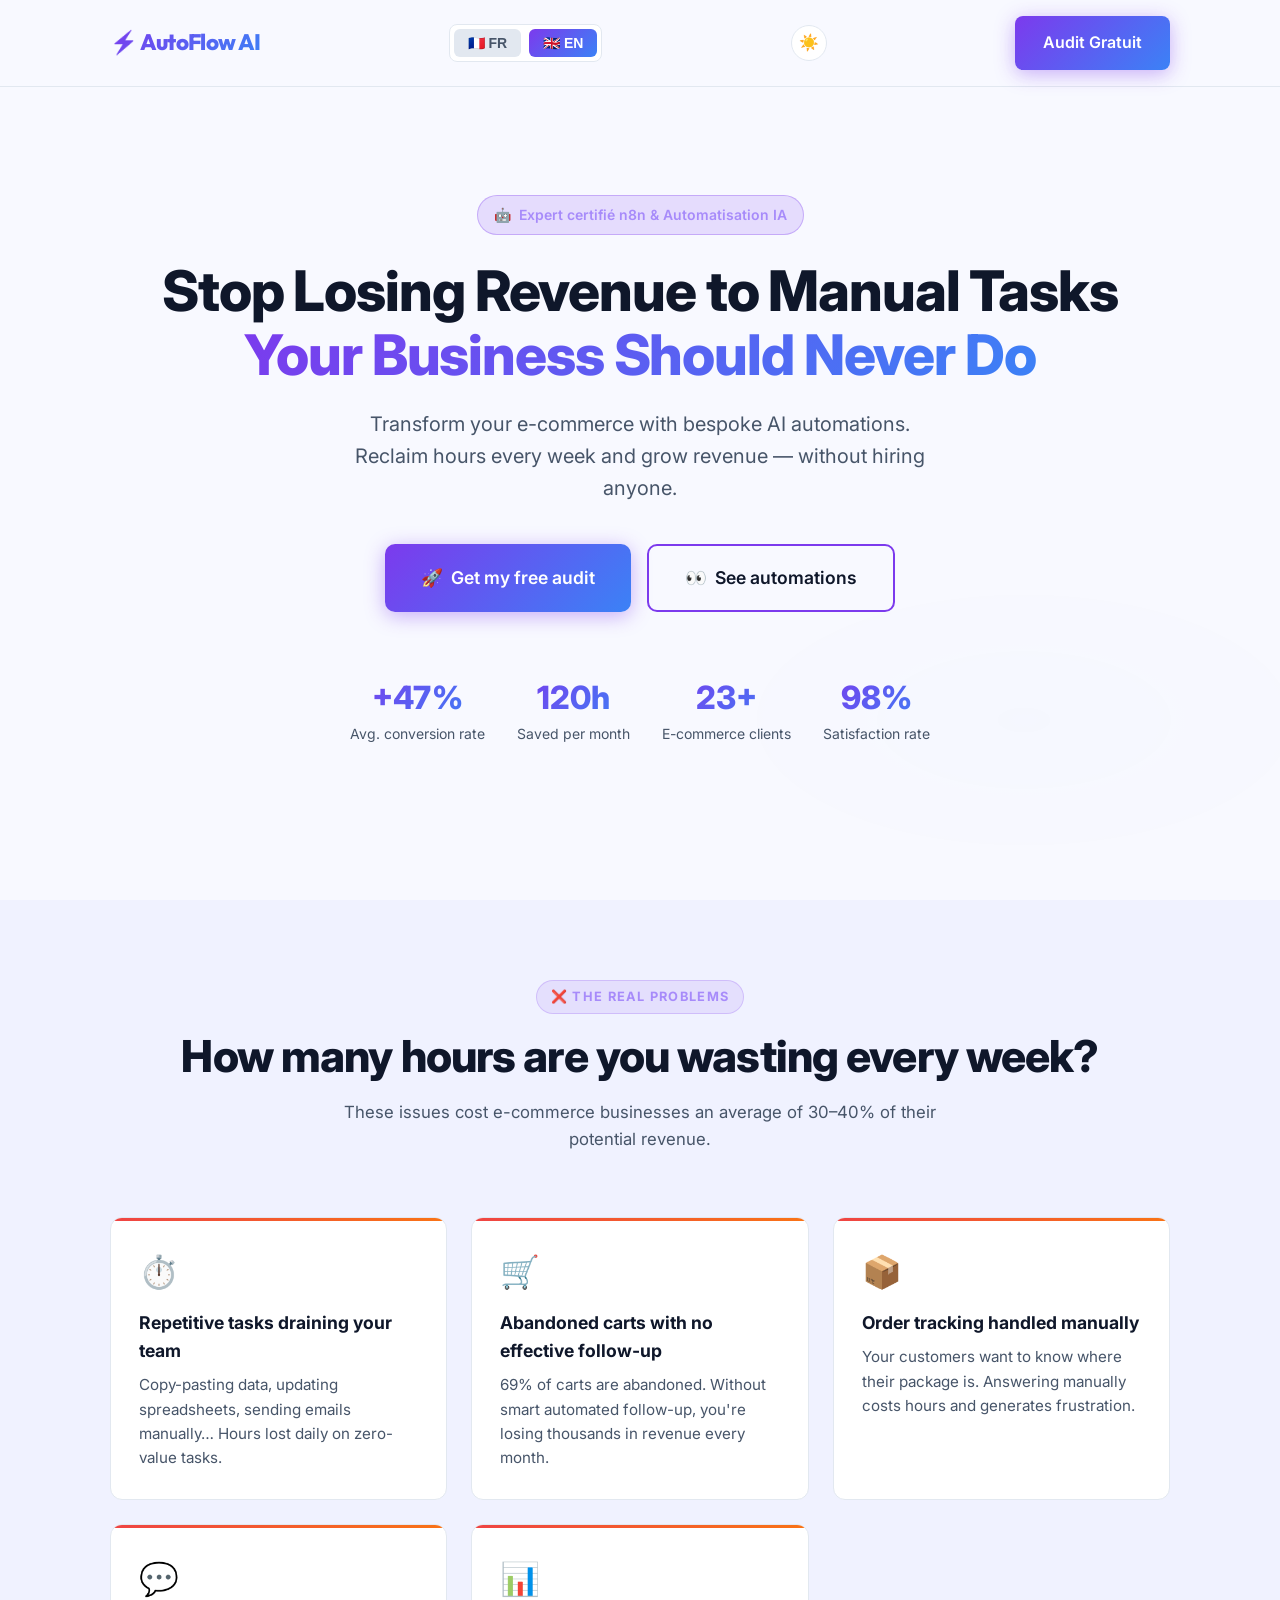
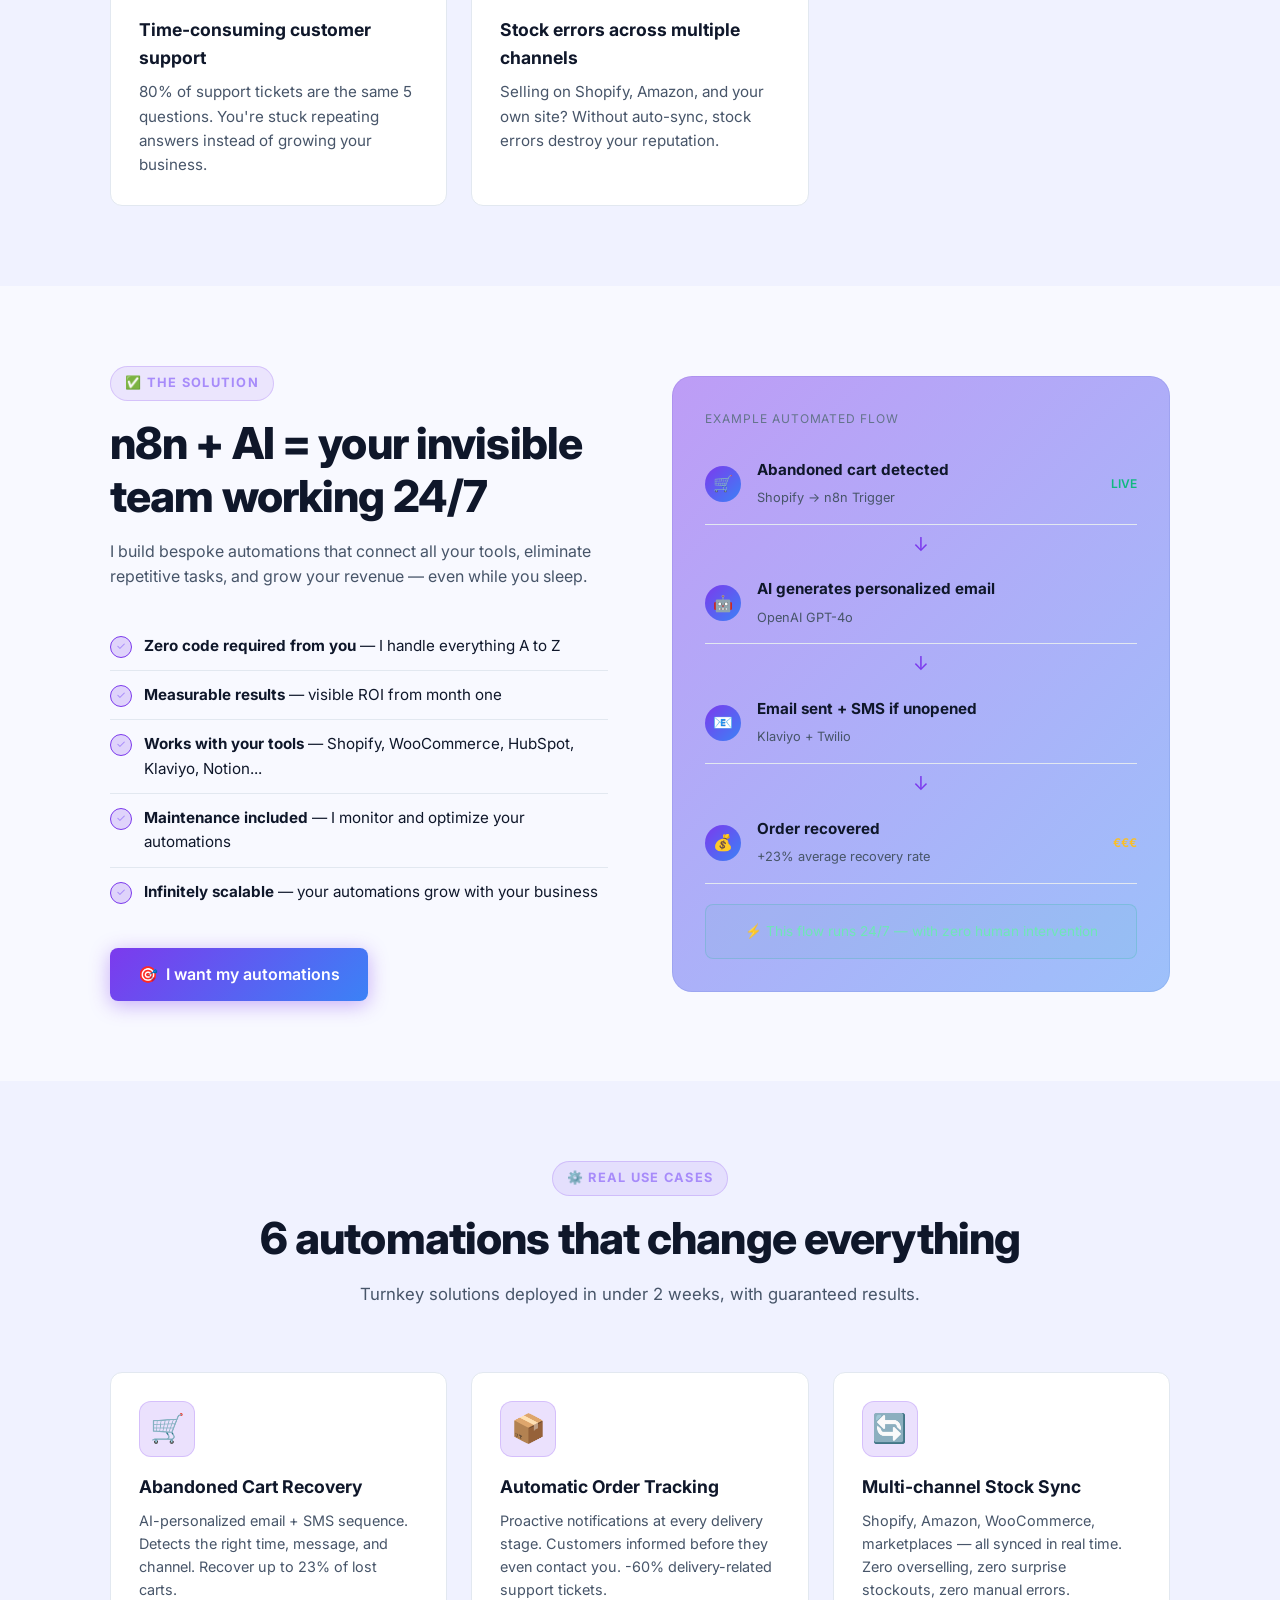
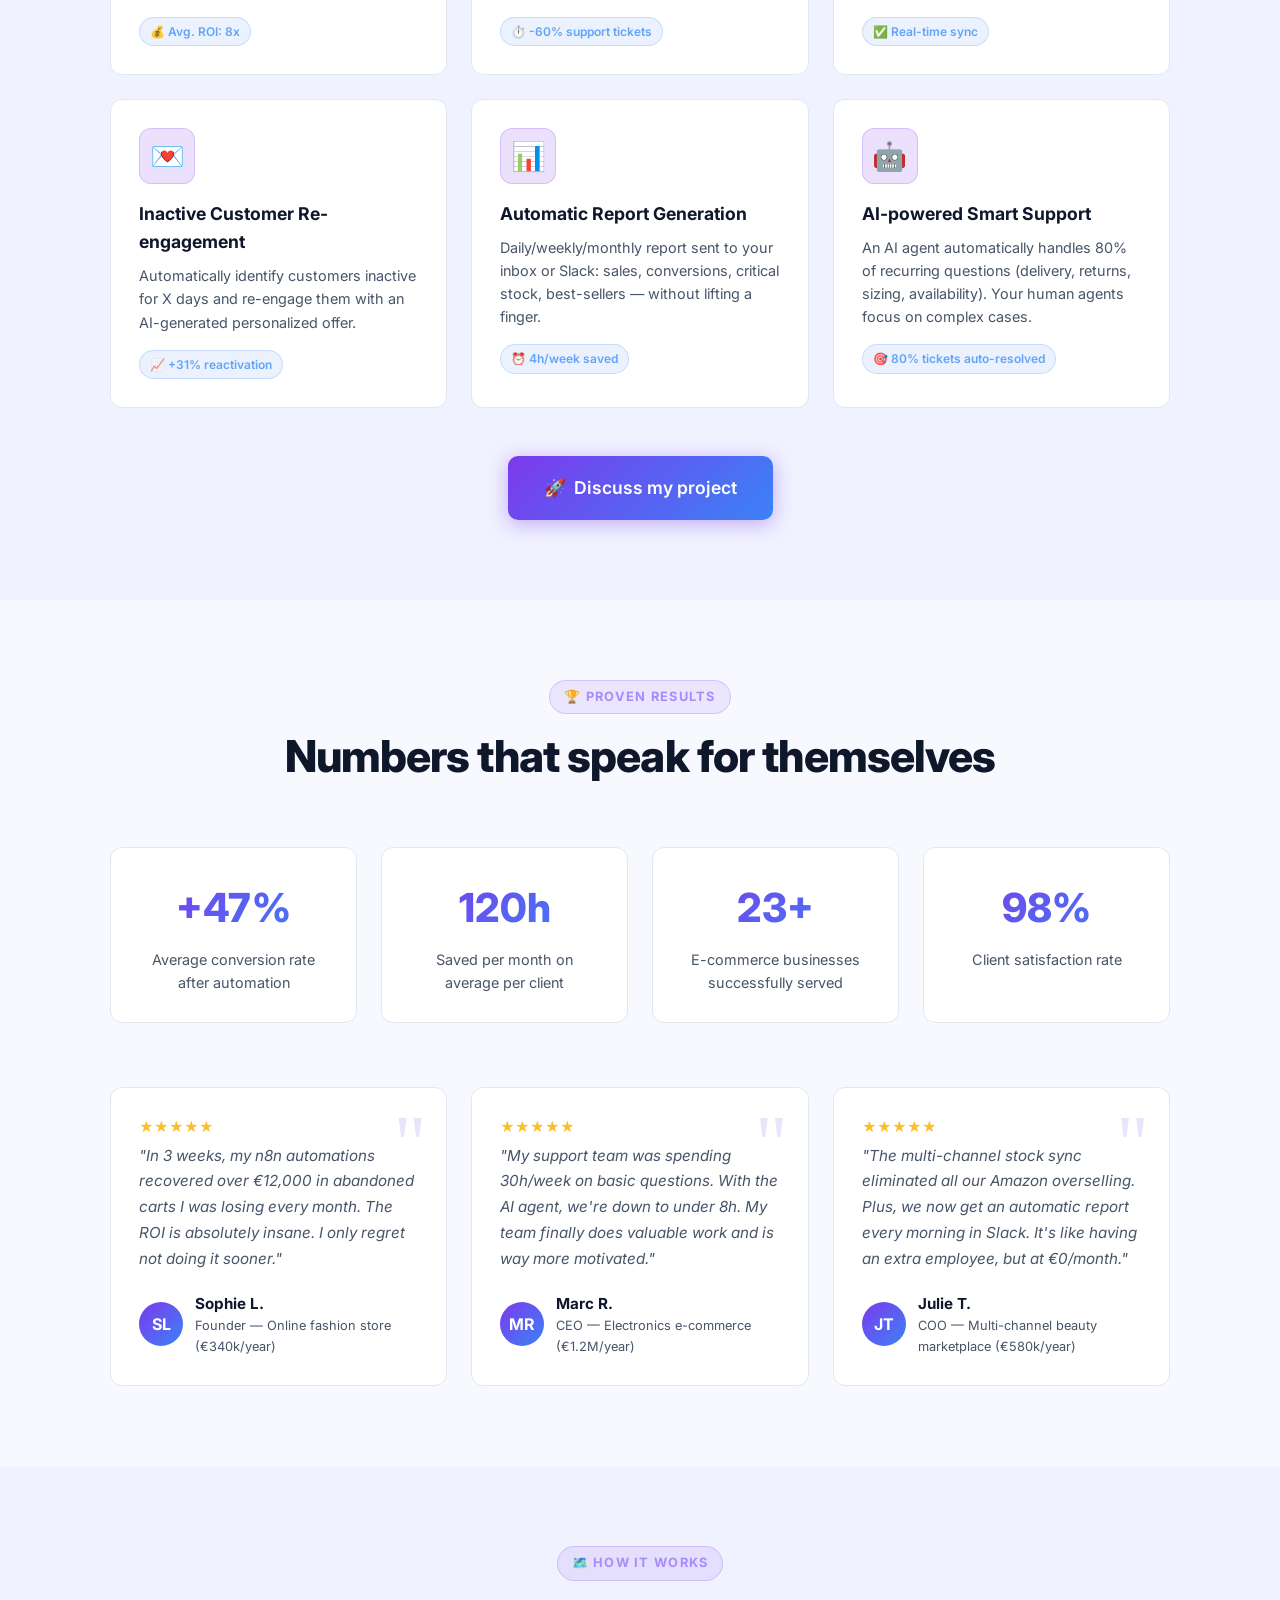
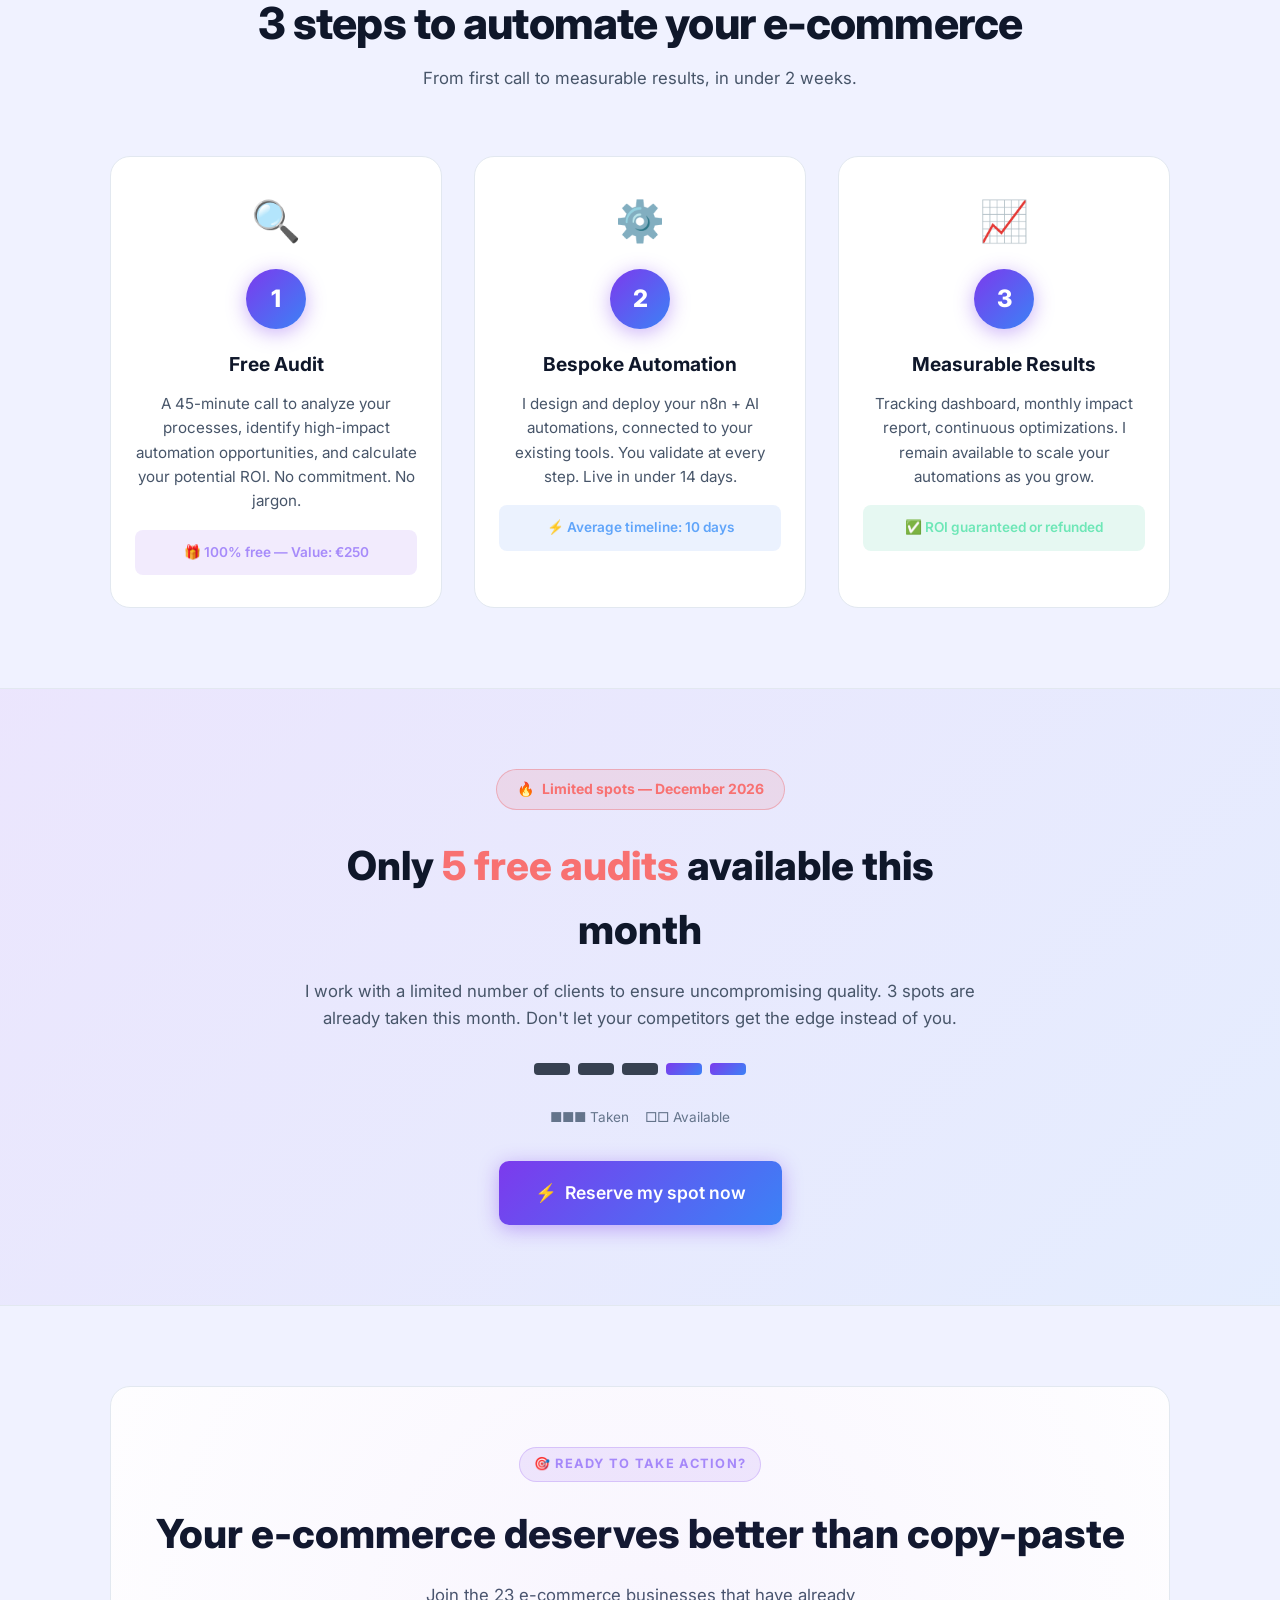
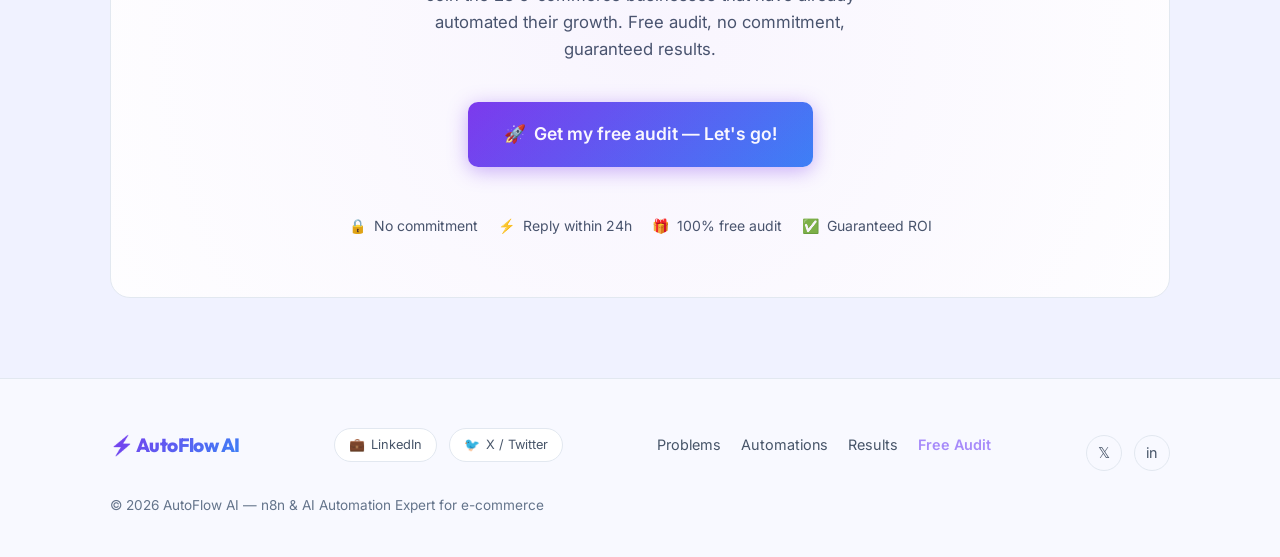
==== commit abe36c78: "feat: dark/light mode, social links, bilingual wait page, fixed workflow" ====
--- a/index.html
+++ b/index.html
@@ -38,6 +38,73 @@
       --shadow: 0 4px 24px rgba(124, 58, 237, 0.15);
     }
 
+    /* ── LIGHT MODE ── */
+    [data-theme="light"] {
+      --bg-primary: #f8f9ff;
+      --bg-secondary: #f0f2ff;
+      --bg-card: #ffffff;
+      --text-primary: #0f172a;
+      --text-secondary: #475569;
+      --text-muted: #64748b;
+      --border: #e2e8f0;
+      --shadow: 0 4px 24px rgba(124, 58, 237, 0.12);
+    }
+
+    [data-theme="light"] header {
+      background: rgba(248, 249, 255, 0.92) !important;
+      border-bottom: 1px solid #e2e8f0;
+    }
+
+    [data-theme="light"] .hero-bg {
+      opacity: 0.06;
+    }
+
+    [data-theme="light"] .badge {
+      background: rgba(124, 58, 237, 0.08);
+      color: #7c3aed;
+    }
+
+    [data-theme="light"] .token-card {
+      background: rgba(248, 249, 255, 0.8);
+    }
+
+    [data-theme="light"] .lang-btn {
+      background: #e2e8f0;
+      color: #475569;
+    }
+
+    [data-theme="light"] .lang-btn.active {
+      background: var(--accent-gradient);
+      color: #fff;
+    }
+
+    [data-theme="light"] .social-link:hover {
+      background: rgba(124, 58, 237, 0.1);
+    }
+
+    /* ── THEME TOGGLE ── */
+    .theme-toggle {
+      width: 36px;
+      height: 36px;
+      border-radius: 50%;
+      border: 1px solid var(--border);
+      background: var(--bg-card);
+      color: var(--text-secondary);
+      cursor: pointer;
+      display: flex;
+      align-items: center;
+      justify-content: center;
+      font-size: 1rem;
+      transition: all 0.2s ease;
+      flex-shrink: 0;
+    }
+
+    .theme-toggle:hover {
+      border-color: var(--accent-purple);
+      color: var(--accent-purple);
+      box-shadow: 0 0 12px rgba(124, 58, 237, 0.3);
+    }
+
     html {
       scroll-behavior: smooth
     }
@@ -1076,6 +1143,7 @@
           <button class="lang-btn active" id="btnFR" onclick="setLang('fr')">🇫🇷 FR</button>
           <button class="lang-btn" id="btnEN" onclick="setLang('en')">🇬🇧 EN</button>
         </div>
+        <button class="theme-toggle" id="themeToggle" onclick="toggleTheme()" title="Changer le thème">🌙</button>
         <div class="header-cta">
           <a href="https://tally.so/r/QKD61l" target="_blank" class="btn btn-primary" data-fr="Audit Gratuit"
             data-en="Free Audit">Audit Gratuit</a>
@@ -1808,9 +1876,24 @@
           <a href="https://tally.so/r/QKD61l" target="_blank" class="en-content"
             style="display:none;color:#a78bfa;font-weight:600">Free Audit</a>
         </div>
+        <div class="footer-social" style="display:flex;align-items:center;gap:12px;margin-top:16px">
+          <a href="https://x.com/Sel_wwl" target="_blank" rel="noopener" title="X / Twitter"
+            style="display:flex;align-items:center;justify-content:center;width:36px;height:36px;border-radius:50%;border:1px solid var(--border);color:var(--text-secondary);transition:all 0.2s;font-size:0.95rem;"
+            onmouseover="this.style.borderColor='#7c3aed';this.style.color='#a78bfa';this.style.boxShadow='0 0 10px rgba(124,58,237,0.3)'"
+            onmouseout="this.style.borderColor='';this.style.color='';this.style.boxShadow=''">
+            𝕏
+          </a>
+          <a href="https://www.linkedin.com/in/selyan-pourquey-a75796382/" target="_blank" rel="noopener"
+            title="LinkedIn"
+            style="display:flex;align-items:center;justify-content:center;width:36px;height:36px;border-radius:50%;border:1px solid var(--border);color:var(--text-secondary);transition:all 0.2s;font-size:0.9rem;"
+            onmouseover="this.style.borderColor='#7c3aed';this.style.color='#a78bfa';this.style.boxShadow='0 0 10px rgba(124,58,237,0.3)'"
+            onmouseout="this.style.borderColor='';this.style.color='';this.style.boxShadow=''">
+            in
+          </a>
+        </div>
         <div class="footer-copy">
-          <span class="fr-content">© 2025 AutoFlow AI — Expert n8n &amp; Automatisation IA pour e-commerçants</span>
-          <span class="en-content" style="display:none">© 2025 AutoFlow AI — n8n &amp; AI Automation Expert for
+          <span class="fr-content">© 2026 AutoFlow AI — Expert n8n &amp; Automatisation IA pour e-commerçants</span>
+          <span class="en-content" style="display:none">© 2026 AutoFlow AI — n8n &amp; AI Automation Expert for
             e-commerce</span>
         </div>
       </div>
@@ -1948,6 +2031,34 @@
         }
       }
     }, { passive: true });
+
+    // ============================================================
+    // DARK / LIGHT MODE TOGGLE
+    // ============================================================
+    function toggleTheme() {
+      var current = document.documentElement.getAttribute('data-theme');
+      var next = current === 'light' ? 'dark' : 'light';
+      applyTheme(next);
+    }
+
+    function applyTheme(theme) {
+      if (theme === 'light') {
+        document.documentElement.setAttribute('data-theme', 'light');
+        document.getElementById('themeToggle').textContent = '☀️';
+      } else {
+        document.documentElement.removeAttribute('data-theme');
+        document.getElementById('themeToggle').textContent = '🌙';
+      }
+      try { localStorage.setItem('autoflow-theme', theme); } catch (e) { }
+    }
+
+    // Init theme on load
+    (function () {
+      var saved = null;
+      try { saved = localStorage.getItem('autoflow-theme'); } catch (e) { }
+      var prefersLight = window.matchMedia && window.matchMedia('(prefers-color-scheme: light)').matches;
+      applyTheme(saved || (prefersLight ? 'light' : 'dark'));
+    })();
   </script>
 </body>
 
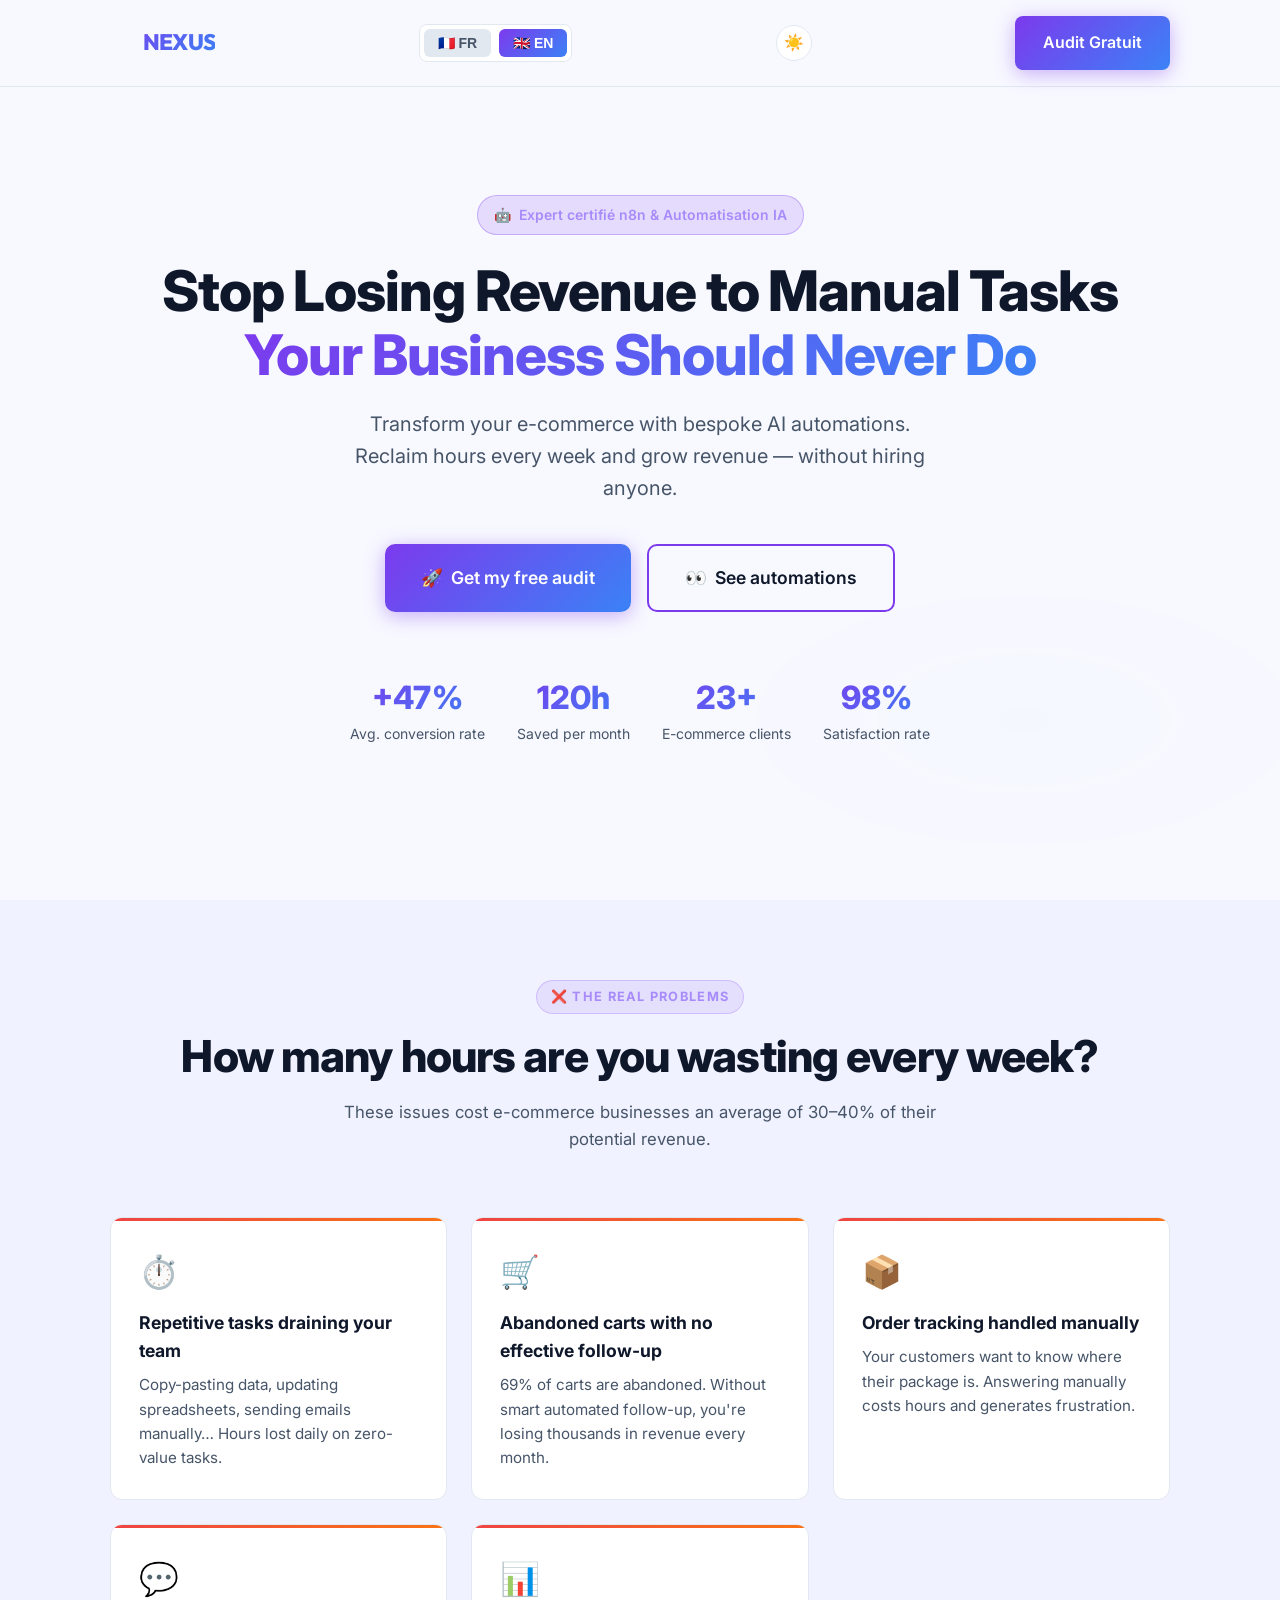
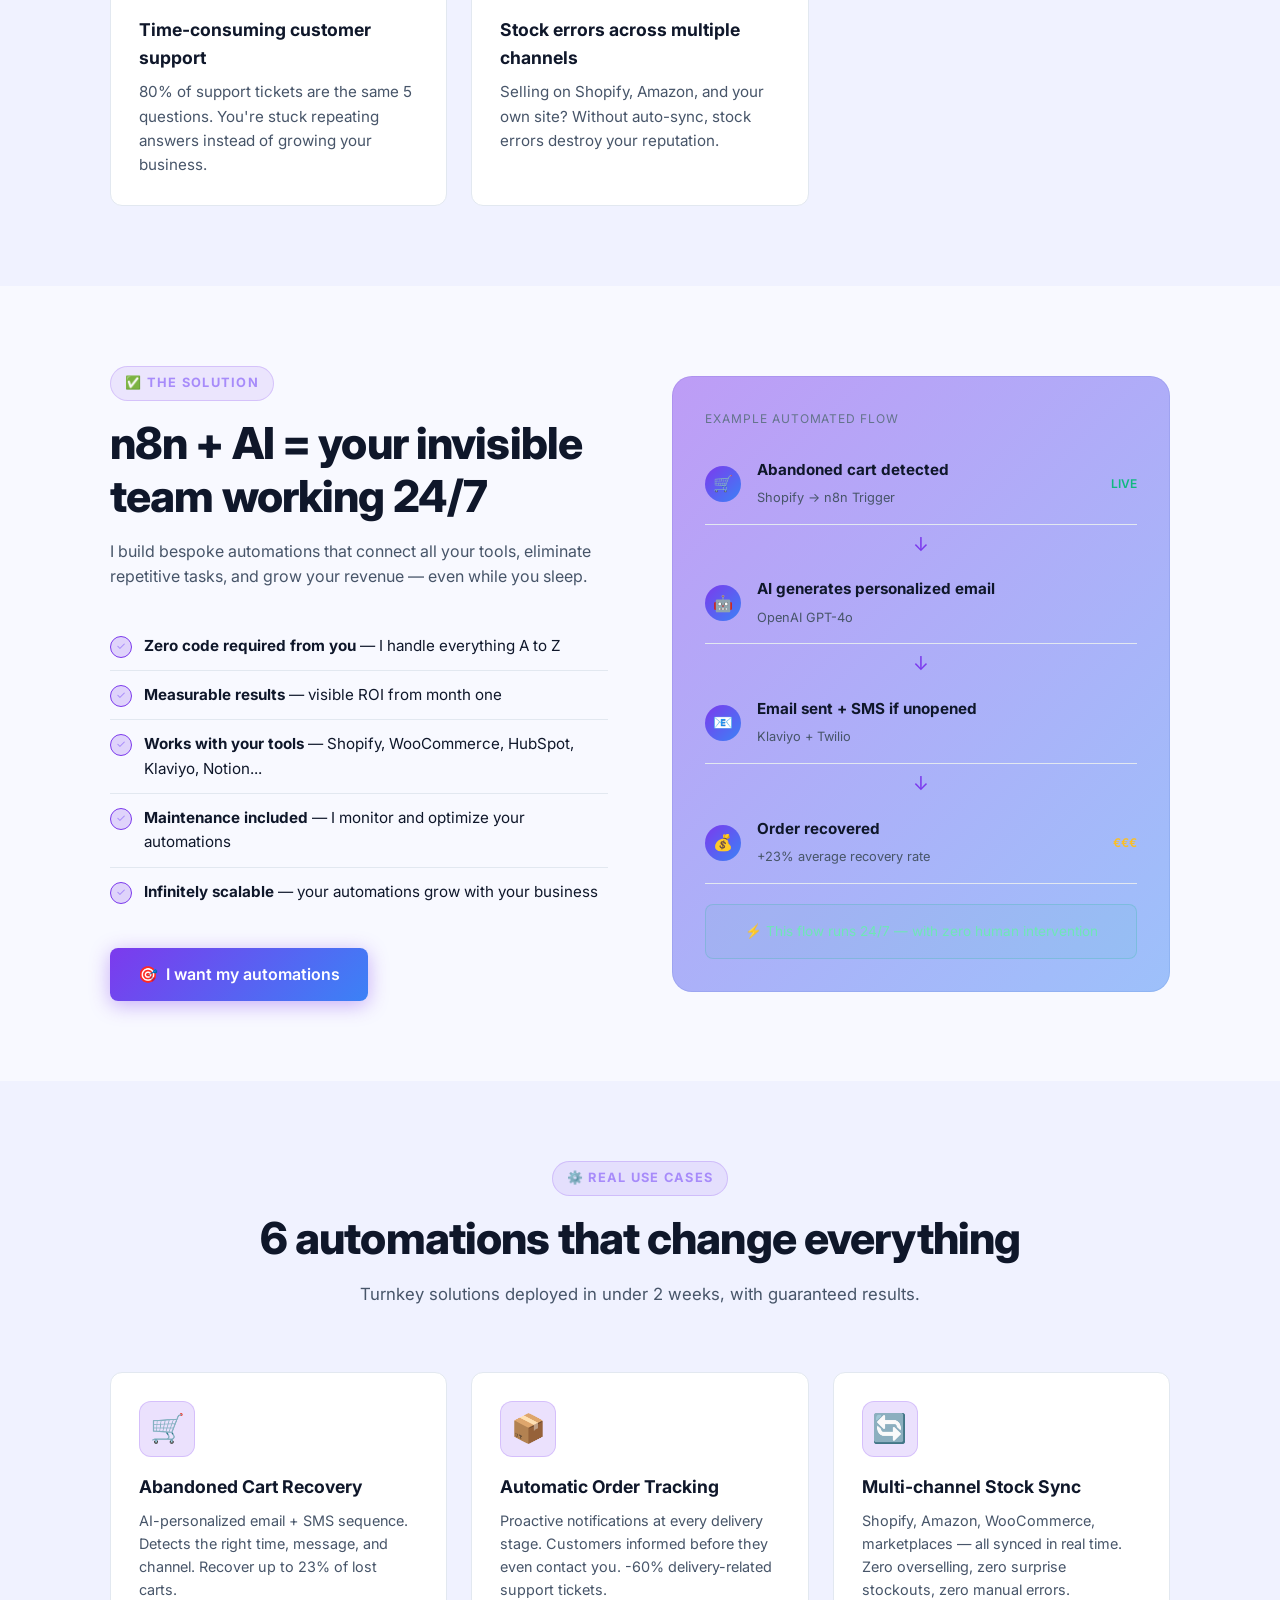
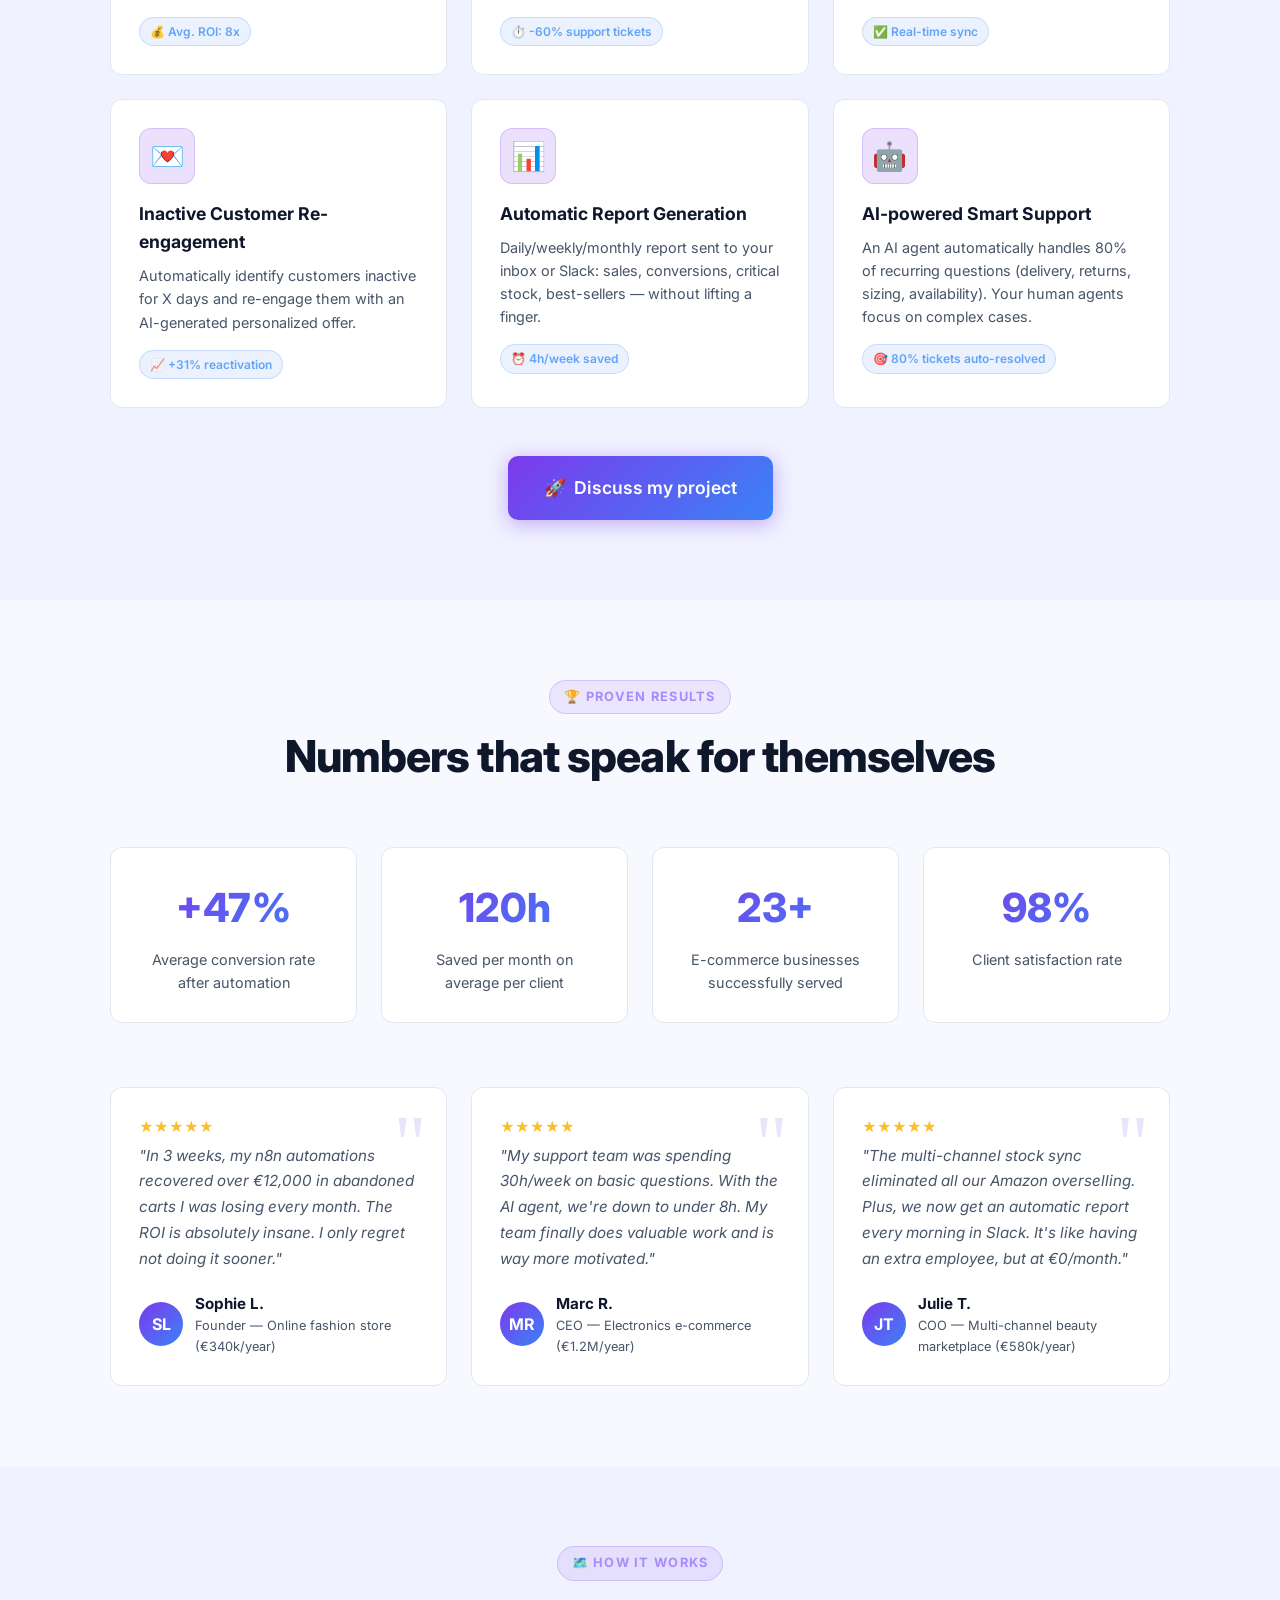
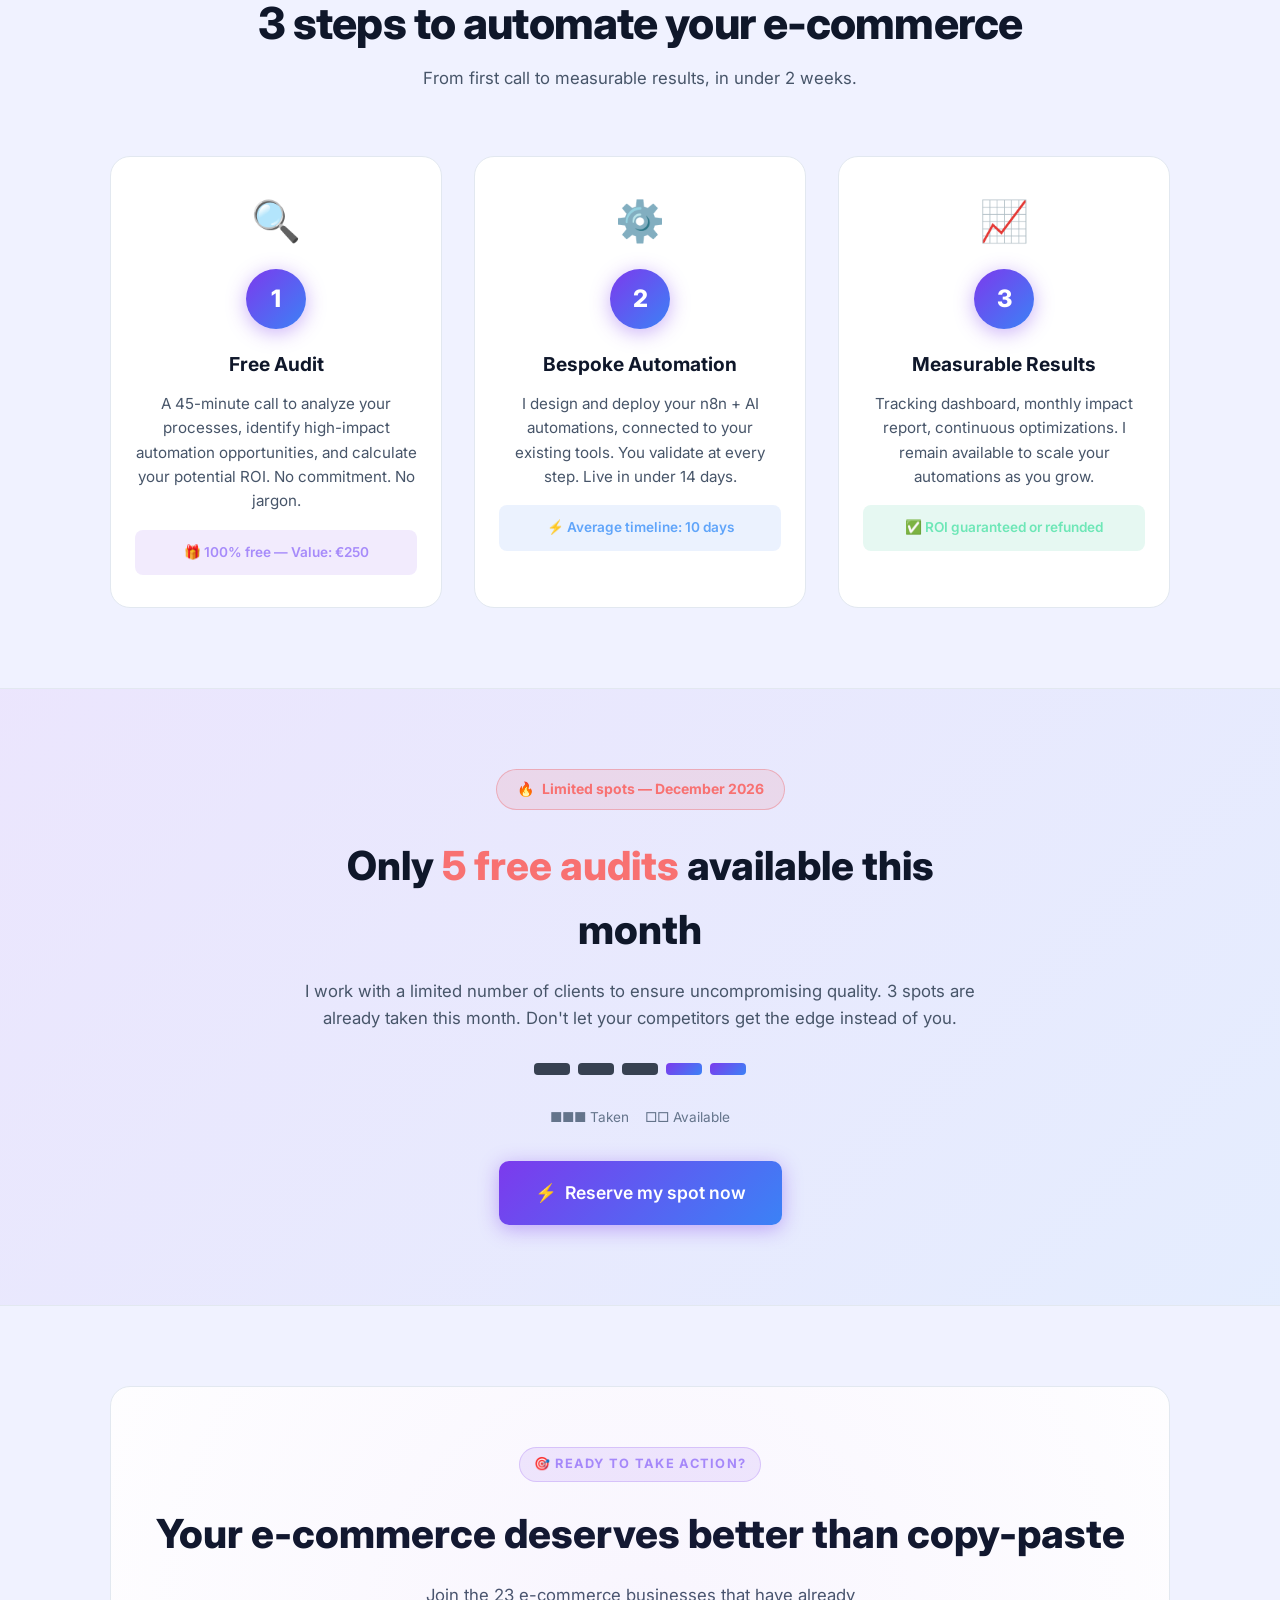
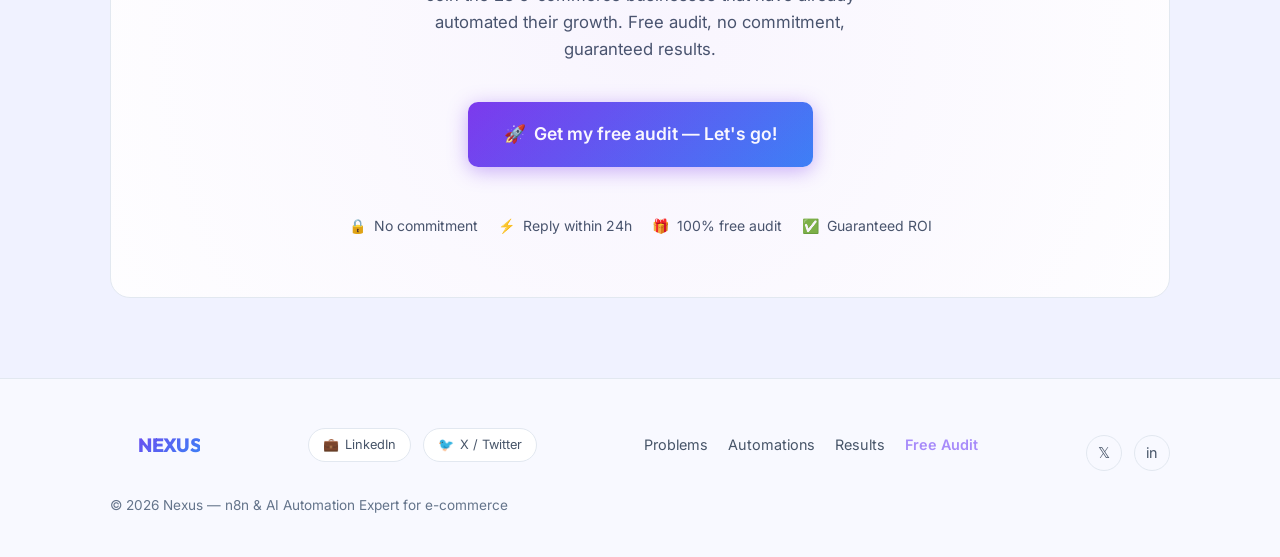
==== commit 94d51048: "chore: final nexus branding update" ====
--- a/index.html
+++ b/index.html
@@ -1,11 +1,11 @@
-<!DOCTYPE html>
+﻿<!DOCTYPE html>
 <html lang="fr">
 
 <head>
   <meta charset="UTF-8">
   <meta name="viewport" content="width=device-width, initial-scale=1.0">
   <meta name="description" content="Automatisations IA n8n pour e-commerçants | AI n8n Automations for E-commerce">
-  <title>AutoFlow AI — Automatisations n8n pour E-commerçants</title>
+  <title>Nexus — Expert n8n &amp; Automatisation IA E-commerce</title>
   <link rel="preconnect" href="https://fonts.googleapis.com">
   <link rel="preconnect" href="https://fonts.gstatic.com" crossorigin>
   <link
@@ -1138,7 +1138,7 @@
   <header>
     <div class="container">
       <div class="header-inner">
-        <div class="logo">⚡ AutoFlow AI</div>
+        <div class="logo"><span style="opacity:0.5;font-weight:700;font-size:0.85em">N //</span> NEXUS</div>
         <div class="lang-switcher">
           <button class="lang-btn active" id="btnFR" onclick="setLang('fr')">🇫🇷 FR</button>
           <button class="lang-btn" id="btnEN" onclick="setLang('en')">🇬🇧 EN</button>
@@ -1855,7 +1855,7 @@
   <footer>
     <div class="container">
       <div class="footer-inner">
-        <div class="footer-logo">⚡ AutoFlow AI</div>
+        <div class="footer-logo"><span style="opacity:0.5;font-weight:700;font-size:0.85em">N //</span> NEXUS</div>
         <div class="social-badges">
           <a href="https://linkedin.com" target="_blank" class="social-badge">
             <span>💼</span> LinkedIn
@@ -1892,8 +1892,8 @@
           </a>
         </div>
         <div class="footer-copy">
-          <span class="fr-content">© 2026 AutoFlow AI — Expert n8n &amp; Automatisation IA pour e-commerçants</span>
-          <span class="en-content" style="display:none">© 2026 AutoFlow AI — n8n &amp; AI Automation Expert for
+          <span class="fr-content">© 2026 Nexus — Expert n8n &amp; Automatisation IA pour e-commerçants</span>
+          <span class="en-content" style="display:none">© 2026 Nexus — n8n &amp; AI Automation Expert for
             e-commerce</span>
         </div>
       </div>
@@ -1929,8 +1929,8 @@
 
       // Update page title
       document.title = lang === 'fr'
-        ? 'AutoFlow AI — Automatisations n8n pour E-commerçants'
-        : 'AutoFlow AI — n8n AI Automations for E-commerce';
+        ? 'Nexus — Automatisations n8n pour E-commerçants'
+        : 'Nexus — n8n AI Automations for E-commerce';
 
       // Update meta description
       var meta = document.querySelector('meta[name="description"]');
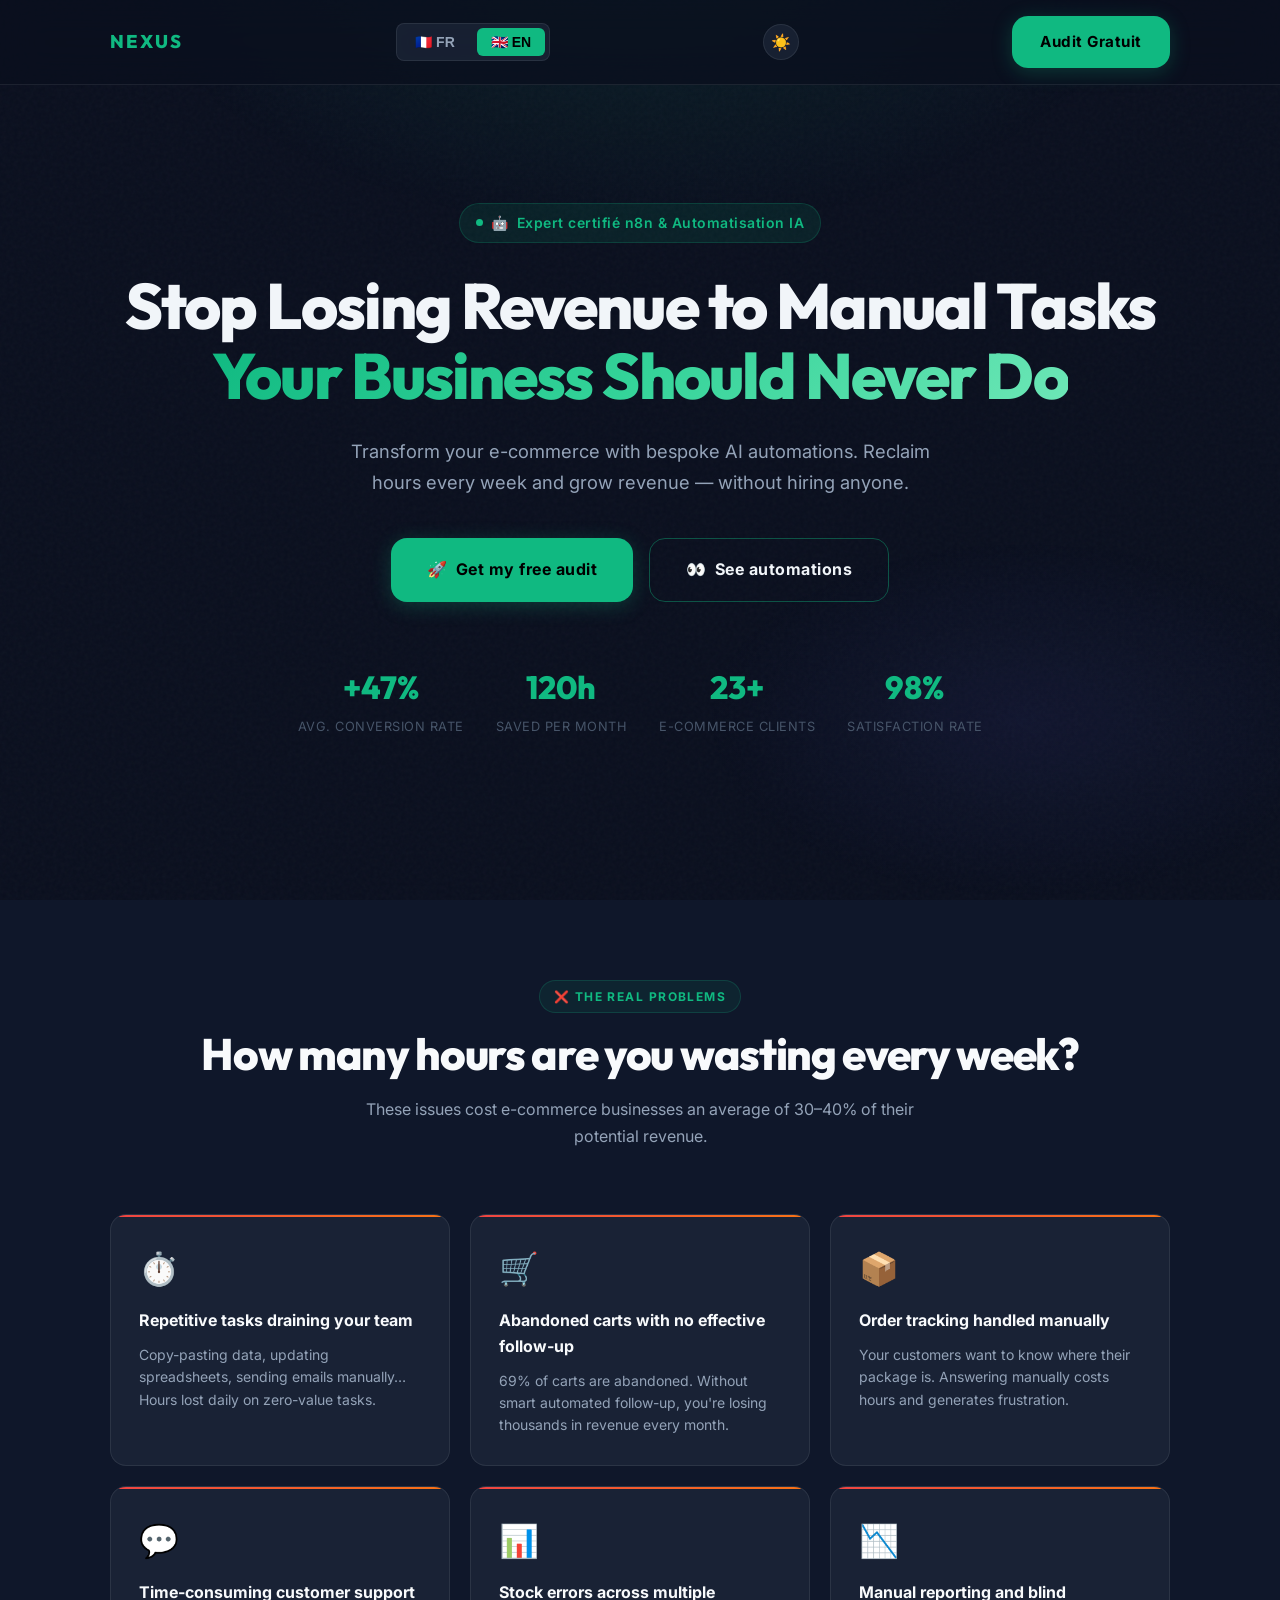
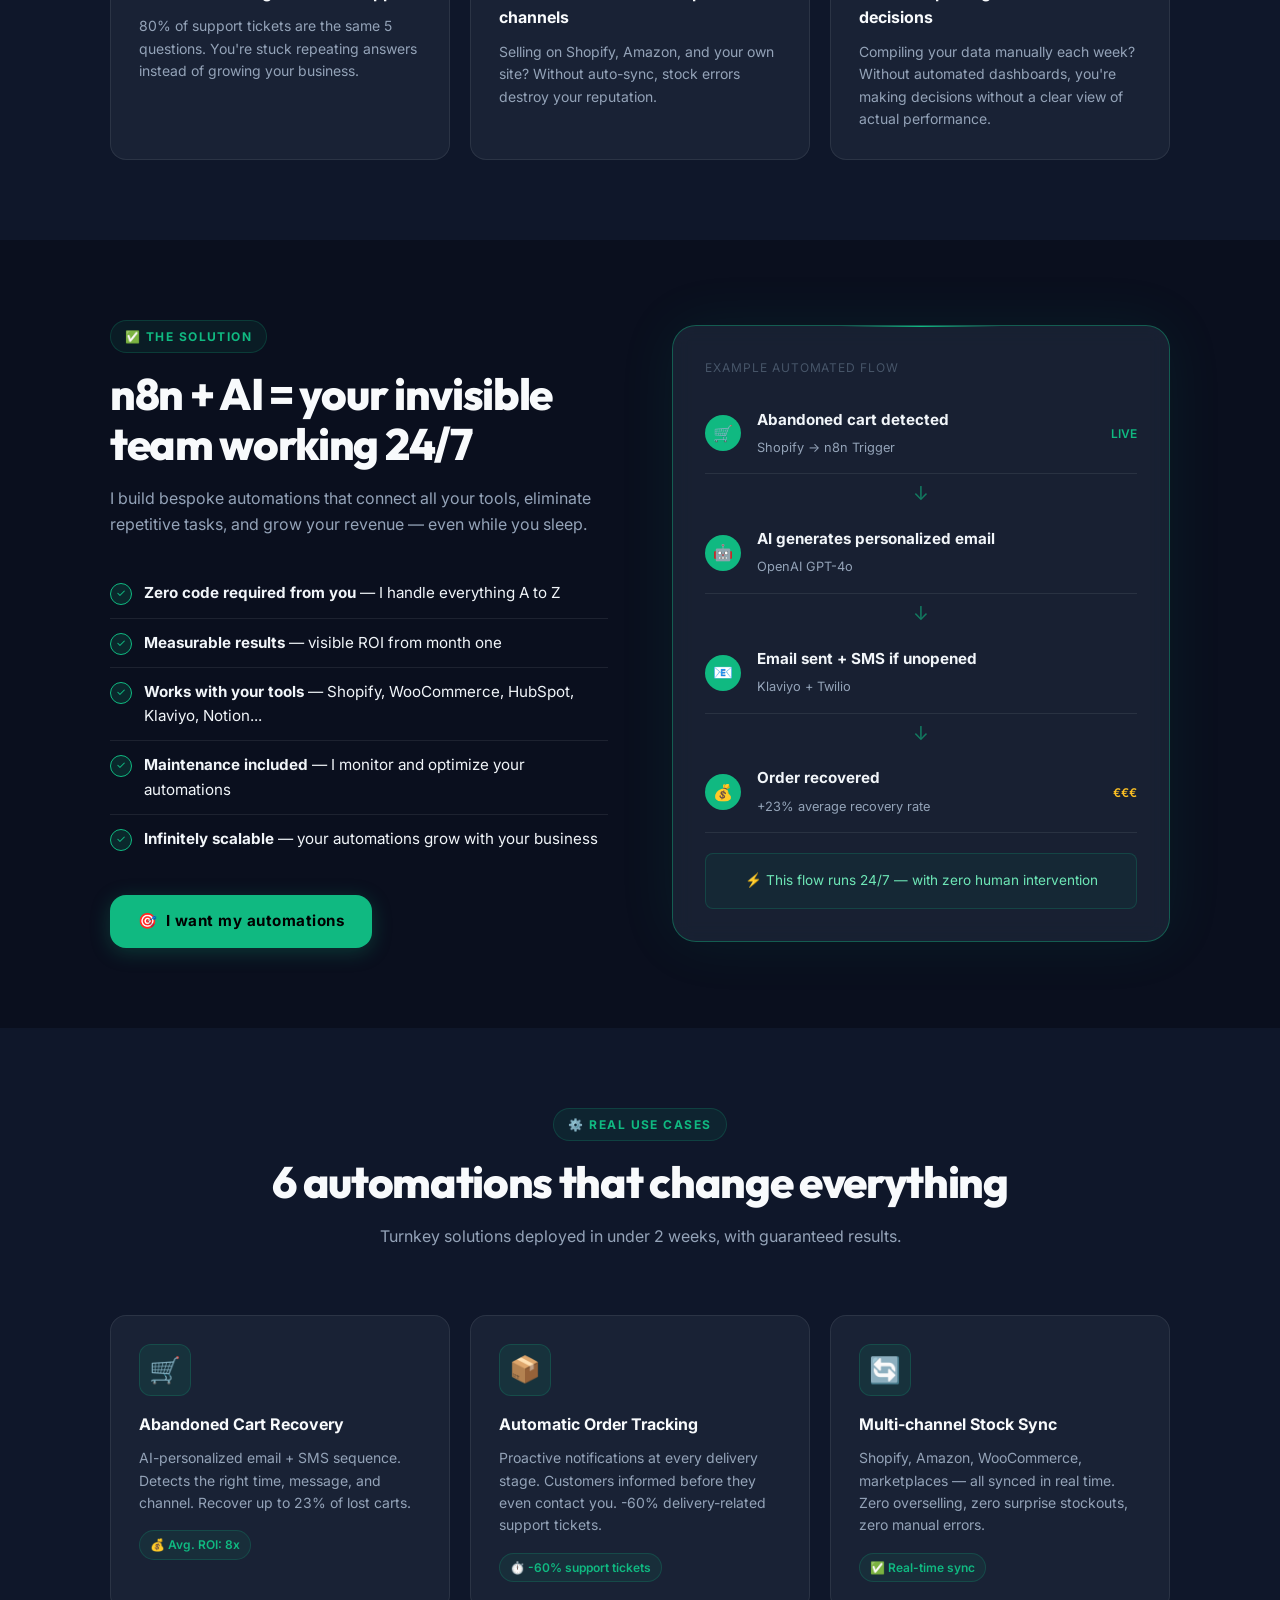
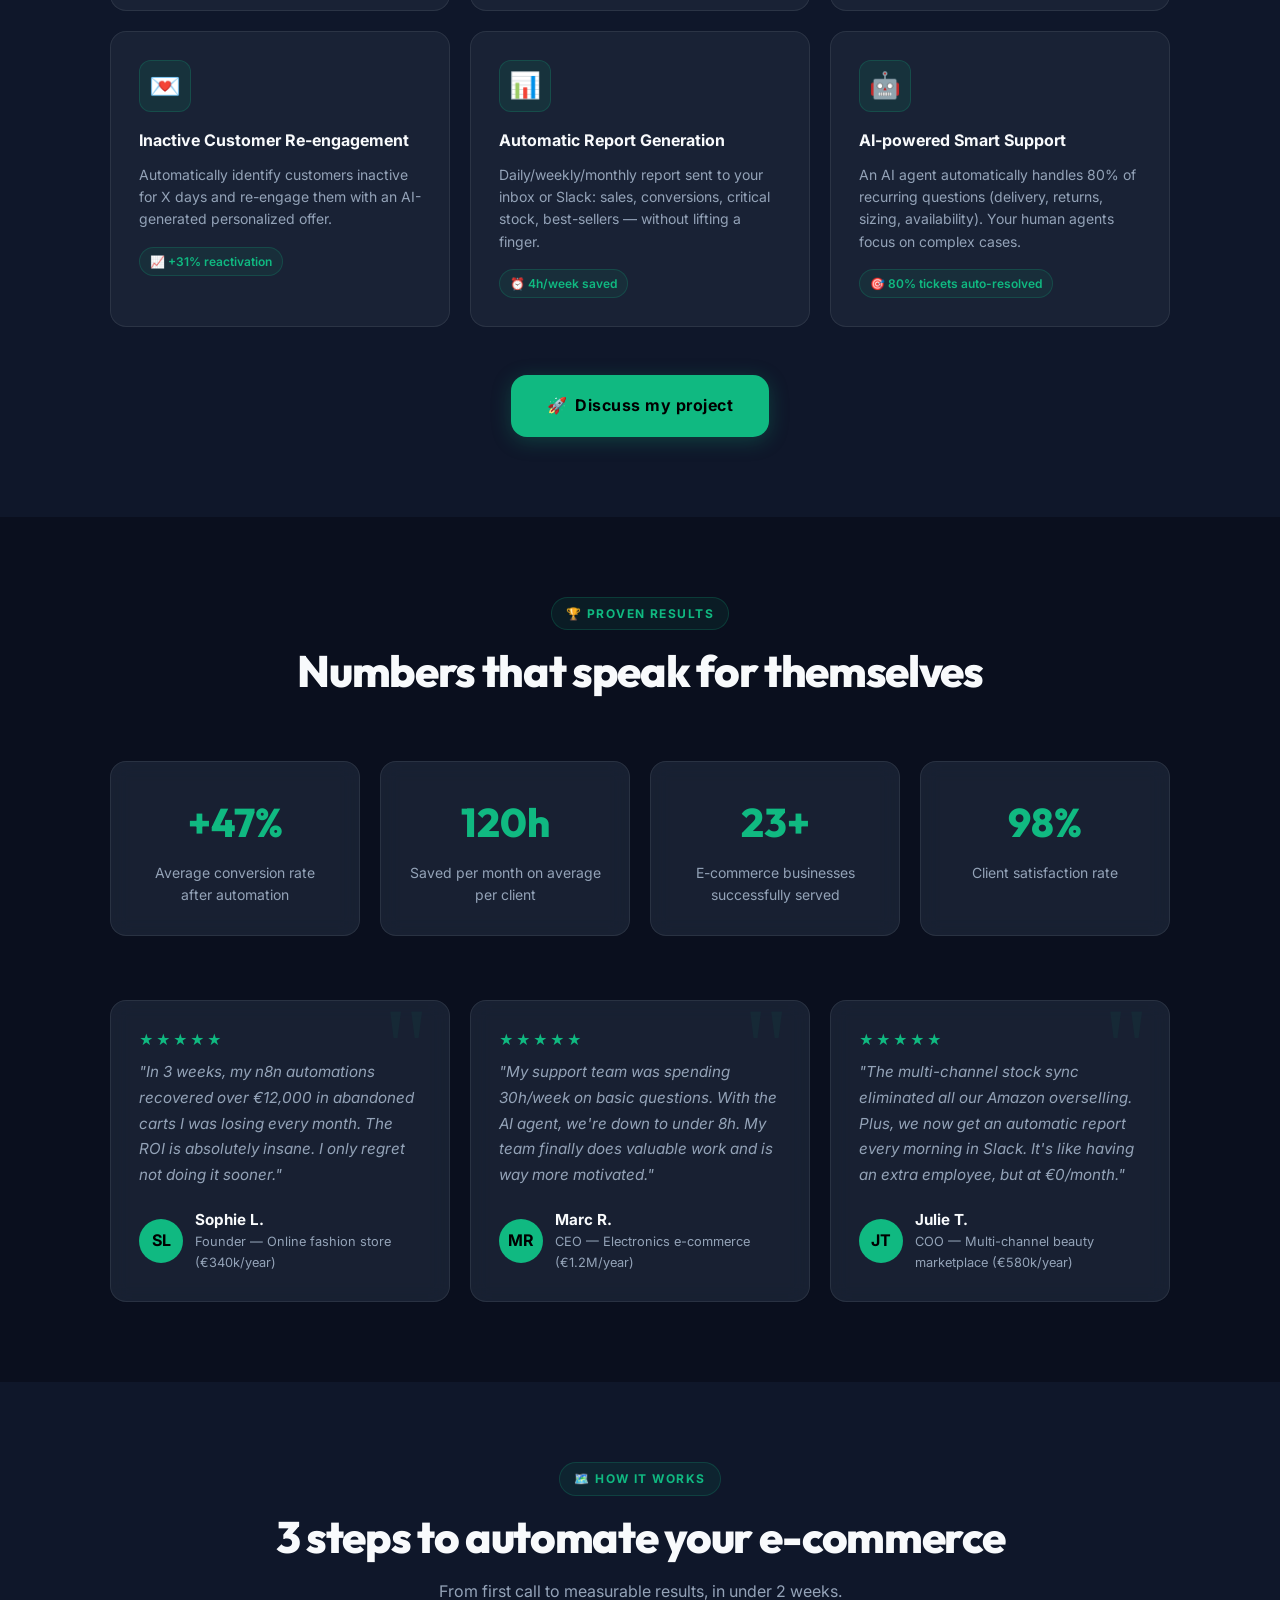
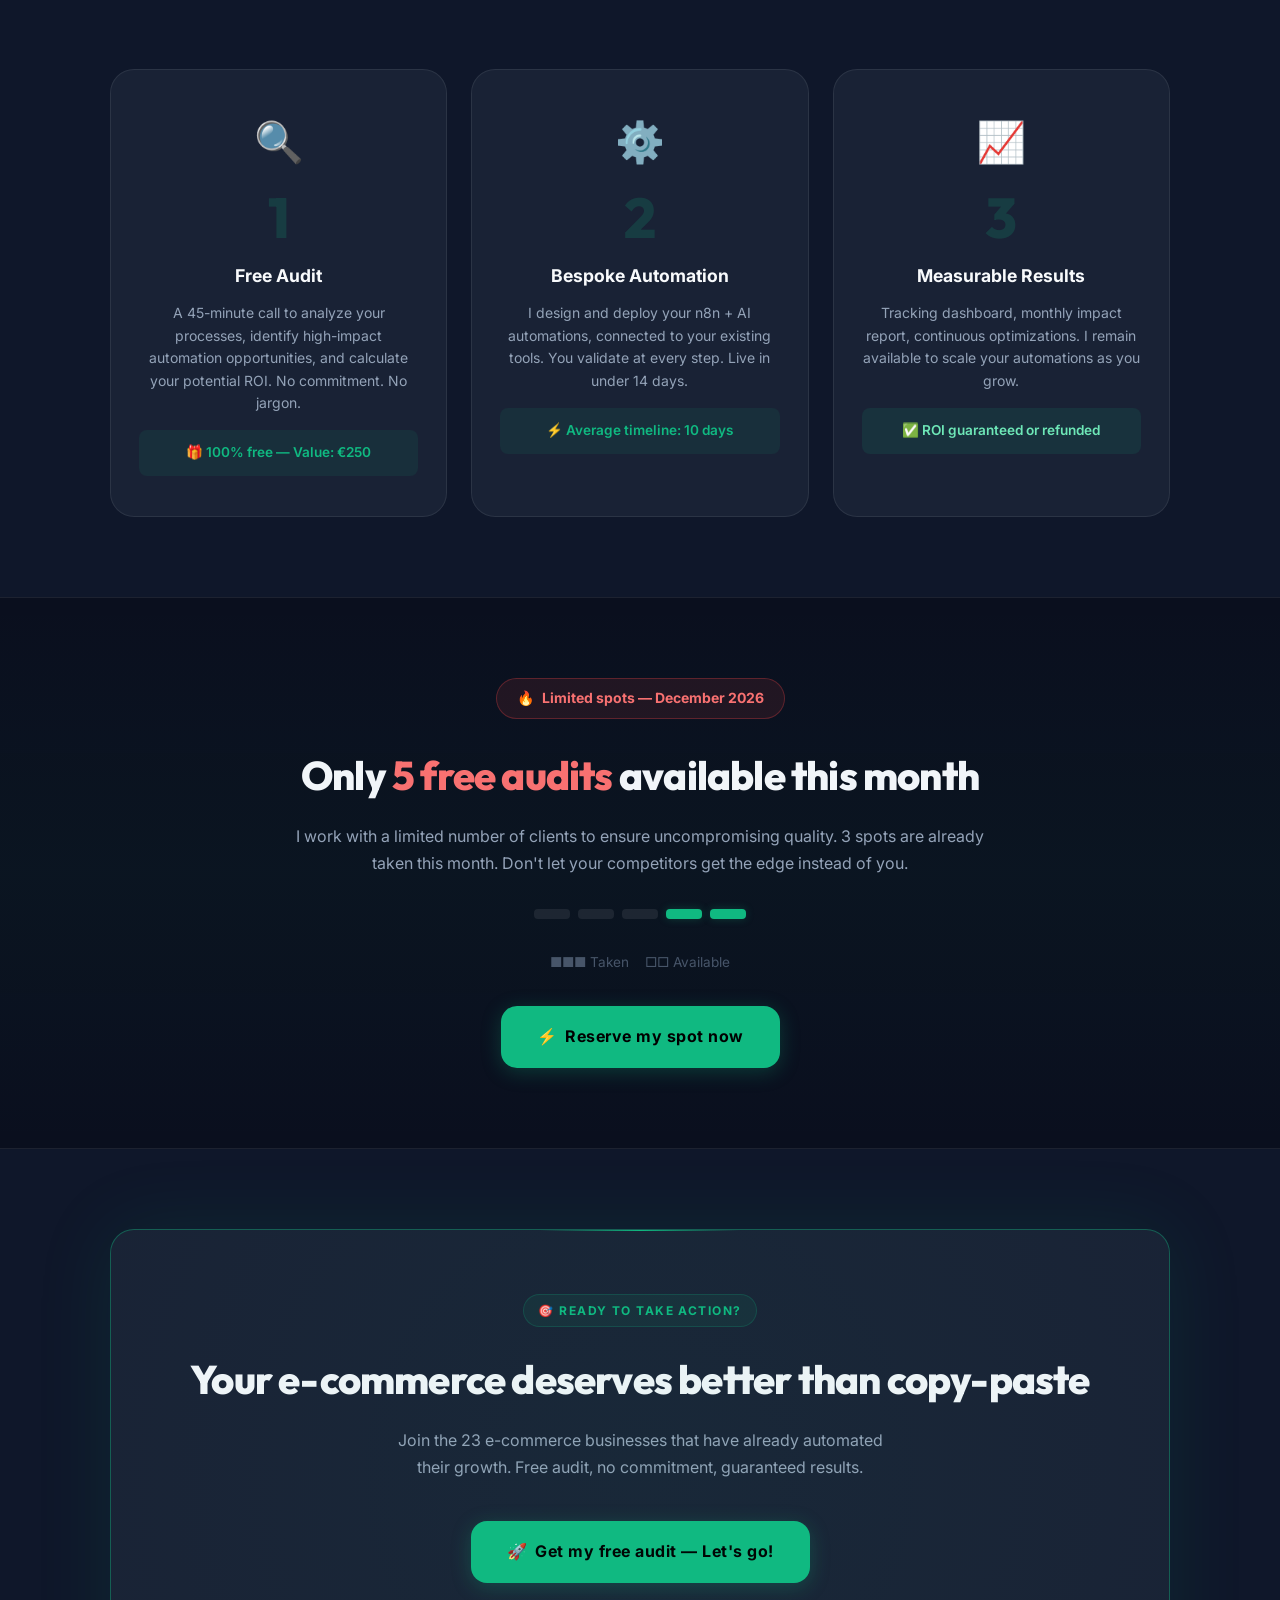
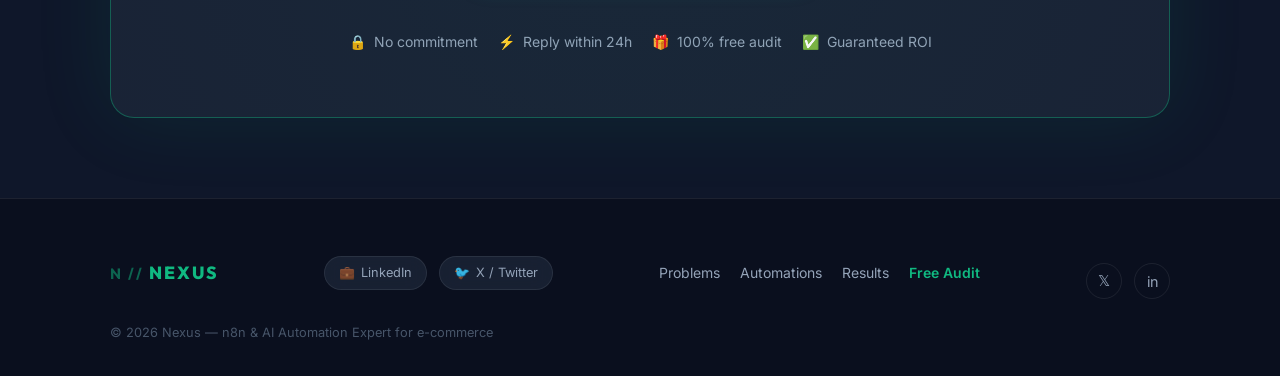
==== commit e4718352: "Add initial site files" ====
--- a/index.html
+++ b/index.html
@@ -1,4 +1,4 @@
-﻿<!DOCTYPE html>
+<!DOCTYPE html>
 <html lang="fr">
 
 <head>
@@ -12,7 +12,7 @@
     href="https://fonts.googleapis.com/css2?family=Inter:wght@400;500;600;700;800&family=Outfit:wght@700;800;900&display=swap"
     rel="stylesheet">
   <link rel="icon" type="image/svg+xml"
-    href="data:image/svg+xml,%3Csvg xmlns='http://www.w3.org/2000/svg' viewBox='0 0 100 100'%3E%3Crect width='100' height='100' rx='20' fill='%230a0a0a'/%3E%3Cdefs%3E%3ClinearGradient id='g' x1='0%25' y1='0%25' x2='100%25' y2='100%25'%3E%3Cstop offset='0%25' stop-color='%237c3aed'/%3E%3Cstop offset='100%25' stop-color='%233b82f6'/%3E%3C/linearGradient%3E%3C/defs%3E%3Crect width='100' height='100' rx='20' fill='url(%23g)' opacity='0.9'/%3E%3Ctext x='50' y='70' text-anchor='middle' font-family='Arial Black,sans-serif' font-weight='900' font-size='64' fill='white'%3E%E2%9A%A1%3C/text%3E%3C/svg%3E">
+    href="data:image/svg+xml,%3Csvg xmlns='http://www.w3.org/2000/svg' viewBox='0 0 100 100'%3E%3Crect width='100' height='100' rx='20' fill='%230f172a'/%3E%3Ctext x='50' y='68' text-anchor='middle' font-family='Outfit%2C sans-serif' font-weight='800' font-size='68' fill='%2310b981'%3EN%3C/text%3E%3C/svg%3E">
   <style>
     *,
     *::before,
@@ -23,63 +23,33 @@
     }
 
     :root {
-      --bg-primary: #0a0a0a;
-      --bg-secondary: #111827;
-      --bg-card: #1f2937;
-      --accent-purple: #7c3aed;
-      --accent-blue: #3b82f6;
-      --accent-gradient: linear-gradient(135deg, #7c3aed, #3b82f6);
-      --text-primary: #f9fafb;
-      --text-secondary: #9ca3af;
-      --text-muted: #6b7280;
-      --border: #374151;
-      --radius: 12px;
-      --radius-lg: 20px;
-      --shadow: 0 4px 24px rgba(124, 58, 237, 0.15);
-    }
-
-    /* ── LIGHT MODE ── */
-    [data-theme="light"] {
-      --bg-primary: #f8f9ff;
-      --bg-secondary: #f0f2ff;
-      --bg-card: #ffffff;
-      --text-primary: #0f172a;
-      --text-secondary: #475569;
-      --text-muted: #64748b;
-      --border: #e2e8f0;
-      --shadow: 0 4px 24px rgba(124, 58, 237, 0.12);
-    }
-
-    [data-theme="light"] header {
-      background: rgba(248, 249, 255, 0.92) !important;
-      border-bottom: 1px solid #e2e8f0;
-    }
-
-    [data-theme="light"] .hero-bg {
-      opacity: 0.06;
-    }
-
-    [data-theme="light"] .badge {
-      background: rgba(124, 58, 237, 0.08);
-      color: #7c3aed;
-    }
-
-    [data-theme="light"] .token-card {
-      background: rgba(248, 249, 255, 0.8);
-    }
-
-    [data-theme="light"] .lang-btn {
-      background: #e2e8f0;
-      color: #475569;
-    }
-
-    [data-theme="light"] .lang-btn.active {
-      background: var(--accent-gradient);
-      color: #fff;
-    }
-
-    [data-theme="light"] .social-link:hover {
-      background: rgba(124, 58, 237, 0.1);
+      --bg-primary: #0a0f1e;
+      --bg-secondary: #0f172a;
+      --bg-card: rgba(30, 41, 59, 0.7);
+      --accent-green: #10b981;
+      --accent-green-light: #34d399;
+      --accent-green-glow: rgba(16, 185, 129, 0.25);
+      --accent-gradient: linear-gradient(135deg, #10b981, #34d399);
+      --text-primary: #f1f5f9;
+      --text-secondary: #94a3b8;
+      --text-muted: #475569;
+      --border: rgba(255, 255, 255, 0.08);
+      --border-hover: rgba(16, 185, 129, 0.4);
+      --radius: 16px;
+      --radius-lg: 24px;
+      --shadow: 0 4px 24px rgba(0, 0, 0, 0.4);
+      --shadow-green: 0 0 40px rgba(16, 185, 129, 0.15);
+      --font-display: 'Outfit', 'Inter', sans-serif;
+    }
+
+    /* ── NOISE TEXTURE ── */
+    body::before {
+      content: '';
+      position: fixed;
+      inset: 0;
+      background-image: url("data:image/svg+xml,%3Csvg viewBox='0 0 256 256' xmlns='http://www.w3.org/2000/svg'%3E%3Cfilter id='noise'%3E%3CfeTurbulence type='fractalNoise' baseFrequency='0.9' numOctaves='4' stitchTiles='stitch'/%3E%3C/filter%3E%3Crect width='100%25' height='100%25' filter='url(%23noise)' opacity='0.03'/%3E%3C/svg%3E");
+      pointer-events: none;
+      z-index: 0;
     }
 
     /* ── THEME TOGGLE ── */
@@ -97,12 +67,13 @@
       font-size: 1rem;
       transition: all 0.2s ease;
       flex-shrink: 0;
+      backdrop-filter: blur(10px);
     }
 
     .theme-toggle:hover {
-      border-color: var(--accent-purple);
-      color: var(--accent-purple);
-      box-shadow: 0 0 12px rgba(124, 58, 237, 0.3);
+      border-color: var(--accent-green);
+      color: var(--accent-green);
+      box-shadow: 0 0 12px var(--accent-green-glow);
     }
 
     html {
@@ -254,42 +225,46 @@
       align-items: center;
       gap: 8px;
       padding: 14px 28px;
-      border-radius: 8px;
-      font-weight: 600;
-      font-size: 1rem;
+      border-radius: var(--radius);
+      font-weight: 700;
+      font-size: 0.95rem;
       cursor: pointer;
       border: none;
-      transition: all 0.3s ease;
+      transition: all 0.3s cubic-bezier(0.4, 0, 0.2, 1);
       text-align: center;
       text-decoration: none;
+      letter-spacing: 0.5px;
     }
 
     .btn-primary {
-      background: var(--accent-gradient);
-      color: #fff;
-      box-shadow: 0 4px 20px rgba(124, 58, 237, 0.4);
+      background: var(--accent-green);
+      color: #000;
+      box-shadow: 0 4px 20px var(--accent-green-glow);
     }
 
     .btn-primary:hover {
+      background: var(--accent-green-light);
       transform: translateY(-2px);
-      box-shadow: 0 8px 30px rgba(124, 58, 237, 0.6);
+      box-shadow: 0 8px 30px rgba(16, 185, 129, 0.4);
     }
 
     .btn-outline {
       background: transparent;
       color: var(--text-primary);
-      border: 2px solid var(--accent-purple);
+      border: 1px solid var(--border-hover);
     }
 
     .btn-outline:hover {
-      background: var(--accent-purple);
+      background: rgba(16, 185, 129, 0.08);
+      border-color: var(--accent-green);
+      color: var(--accent-green);
       transform: translateY(-2px);
     }
 
     .btn-lg {
       padding: 18px 36px;
-      font-size: 1.1rem;
-      border-radius: 10px
+      font-size: 1rem;
+      border-radius: var(--radius);
     }
 
     .btn-pulse {
@@ -303,10 +278,12 @@
       left: 0;
       right: 0;
       z-index: 1000;
-      background: rgba(10, 10, 10, 0.85);
-      backdrop-filter: blur(12px);
+      background: rgba(10, 15, 30, 0.75);
+      backdrop-filter: blur(20px);
+      -webkit-backdrop-filter: blur(20px);
       border-bottom: 1px solid var(--border);
       padding: 16px 0;
+      transition: all 0.3s ease;
     }
 
     .header-inner {
@@ -317,13 +294,13 @@
     }
 
     .logo {
-      font-size: 1.4rem;
+      font-family: var(--font-display);
+      font-size: 1.15rem;
       font-weight: 800;
-      background: var(--accent-gradient);
-      -webkit-background-clip: text;
-      -webkit-text-fill-color: transparent;
-      background-clip: text;
+      letter-spacing: 2px;
+      color: var(--accent-green);
       white-space: nowrap;
+      text-decoration: none;
     }
 
     .lang-switcher {
@@ -334,6 +311,7 @@
       border: 1px solid var(--border);
       border-radius: 8px;
       padding: 4px;
+      backdrop-filter: blur(10px);
     }
 
     .lang-btn {
@@ -349,8 +327,9 @@
     }
 
     .lang-btn.active {
-      background: var(--accent-gradient);
-      color: #fff;
+      background: var(--accent-green);
+      color: #000;
+      font-weight: 700;
     }
 
     .header-cta {
@@ -365,7 +344,7 @@
       }
 
       .logo {
-        font-size: 1.1rem
+        font-size: 1rem
       }
     }
 
@@ -385,8 +364,8 @@
       position: absolute;
       inset: 0;
       background:
-        radial-gradient(ellipse 80% 50% at 50% -20%, rgba(124, 58, 237, 0.3) 0%, transparent 60%),
-        radial-gradient(ellipse 60% 40% at 80% 80%, rgba(59, 130, 246, 0.2) 0%, transparent 50%);
+        radial-gradient(ellipse 70% 60% at 50% -10%, rgba(16, 185, 129, 0.12) 0%, transparent 60%),
+        radial-gradient(ellipse 50% 40% at 80% 80%, rgba(99, 102, 241, 0.08) 0%, transparent 50%);
       pointer-events: none;
     }
 
@@ -394,36 +373,54 @@
       display: inline-flex;
       align-items: center;
       gap: 8px;
-      background: rgba(124, 58, 237, 0.15);
-      border: 1px solid rgba(124, 58, 237, 0.3);
-      color: #a78bfa;
+      background: rgba(16, 185, 129, 0.1);
+      border: 1px solid rgba(16, 185, 129, 0.2);
+      color: var(--accent-green);
       padding: 8px 16px;
-      border-radius: 50px;
+      border-radius: 100px;
       font-size: 0.875rem;
       font-weight: 600;
+      margin-bottom: 28px;
+      letter-spacing: 0.5px;
+    }
+
+    .hero-badge::before {
+      content: '';
+      width: 7px;
+      height: 7px;
+      background: var(--accent-green);
+      border-radius: 50%;
+      animation: blink 2s ease-in-out infinite;
+      flex-shrink: 0;
+    }
+
+    @keyframes blink {
+      0%, 100% { opacity: 1; }
+      50% { opacity: 0.3; }
+    }
+
+    .hero h1 {
+      font-family: var(--font-display);
+      font-size: clamp(2.2rem, 5.5vw, 4rem);
+      font-weight: 800;
+      line-height: 1.1;
       margin-bottom: 24px;
-    }
-
-    .hero h1 {
-      font-size: clamp(2rem, 5vw, 3.5rem);
-      font-weight: 800;
-      line-height: 1.15;
-      margin-bottom: 20px;
-      letter-spacing: -0.02em;
+      letter-spacing: -0.03em;
     }
 
     .hero h1 .highlight {
-      background: var(--accent-gradient);
+      background: linear-gradient(135deg, var(--accent-green) 0%, #34d399 50%, #6ee7b7 100%);
       -webkit-background-clip: text;
       -webkit-text-fill-color: transparent;
       background-clip: text;
     }
 
     .hero-sub {
-      font-size: clamp(1rem, 2.5vw, 1.25rem);
+      font-size: clamp(1rem, 2.5vw, 1.15rem);
       color: var(--text-secondary);
       max-width: 600px;
       margin: 0 auto 40px;
+      line-height: 1.7;
     }
 
     .hero-ctas {
@@ -446,47 +443,51 @@
     }
 
     .hero-stat .number {
+      font-family: var(--font-display);
       font-size: 2rem;
       font-weight: 800;
-      background: var(--accent-gradient);
-      -webkit-background-clip: text;
-      -webkit-text-fill-color: transparent;
-      background-clip: text;
+      color: var(--accent-green);
     }
 
     .hero-stat .label {
-      font-size: 0.875rem;
-      color: var(--text-secondary)
+      font-size: 0.8rem;
+      color: var(--text-muted);
+      text-transform: uppercase;
+      letter-spacing: 0.5px;
+      margin-top: 4px;
     }
 
     /* SECTION TITLES */
     .section-label {
       display: inline-block;
-      font-size: 0.8rem;
+      font-size: 0.75rem;
       font-weight: 700;
-      letter-spacing: 0.1em;
+      letter-spacing: 0.12em;
       text-transform: uppercase;
-      color: #a78bfa;
-      background: rgba(124, 58, 237, 0.1);
-      border: 1px solid rgba(124, 58, 237, 0.2);
+      color: var(--accent-green);
+      background: rgba(16, 185, 129, 0.08);
+      border: 1px solid rgba(16, 185, 129, 0.2);
       padding: 6px 14px;
-      border-radius: 50px;
+      border-radius: 100px;
       margin-bottom: 16px;
     }
 
     .section-title {
+      font-family: var(--font-display);
       font-size: clamp(1.75rem, 4vw, 2.75rem);
       font-weight: 800;
-      line-height: 1.2;
+      line-height: 1.15;
       margin-bottom: 16px;
-      letter-spacing: -0.02em;
+      letter-spacing: -0.03em;
+      color: #f8fafc;
     }
 
     .section-sub {
-      font-size: 1.05rem;
+      font-size: 1rem;
       color: var(--text-secondary);
-      max-width: 600px;
+      max-width: 580px;
       margin: 0 auto;
+      line-height: 1.7;
     }
 
     .text-center {
@@ -507,14 +508,23 @@
 
     /* PROBLEMS */
     .problems {
-      background: var(--bg-secondary)
+      background: var(--bg-secondary);
+      position: relative;
     }
 
     .problems-grid {
       display: grid;
-      grid-template-columns: repeat(auto-fit, minmax(280px, 1fr));
-      gap: 24px;
+      grid-template-columns: repeat(3, 1fr);
+      gap: 20px;
       margin-top: 48px;
+    }
+
+    @media(max-width: 900px) {
+      .problems-grid { grid-template-columns: repeat(2, 1fr); }
+    }
+
+    @media(max-width: 560px) {
+      .problems-grid { grid-template-columns: 1fr; }
     }
 
     .problem-card {
@@ -522,9 +532,10 @@
       border: 1px solid var(--border);
       border-radius: var(--radius);
       padding: 28px;
-      transition: all 0.3s ease;
+      transition: all 0.3s cubic-bezier(0.4, 0, 0.2, 1);
       position: relative;
       overflow: hidden;
+      backdrop-filter: blur(10px);
     }
 
     .problem-card::before {
@@ -533,30 +544,33 @@
       top: 0;
       left: 0;
       right: 0;
-      height: 3px;
+      height: 2px;
       background: linear-gradient(90deg, #ef4444, #f97316);
     }
 
     .problem-card:hover {
-      transform: translateY(-4px);
-      border-color: #ef4444;
-      box-shadow: 0 8px 30px rgba(239, 68, 68, 0.15);
+      transform: translateY(-5px);
+      border-color: rgba(239, 68, 68, 0.35);
+      box-shadow: 0 8px 30px rgba(239, 68, 68, 0.12);
     }
 
     .problem-icon {
       font-size: 2rem;
-      margin-bottom: 12px
+      margin-bottom: 14px;
+      display: block;
     }
 
     .problem-card h3 {
-      font-size: 1.1rem;
+      font-size: 1rem;
       font-weight: 700;
-      margin-bottom: 8px
+      margin-bottom: 10px;
+      color: #f8fafc;
     }
 
     .problem-card p {
       color: var(--text-secondary);
-      font-size: 0.95rem
+      font-size: 0.875rem;
+      line-height: 1.6;
     }
 
     /* SOLUTIONS */
@@ -576,20 +590,23 @@
 
     .solutions-visual {
       background: var(--bg-card);
-      border: 1px solid var(--border);
+      border: 1px solid var(--border-hover);
       border-radius: var(--radius-lg);
       padding: 32px;
       position: relative;
+      backdrop-filter: blur(10px);
+      box-shadow: 0 0 60px rgba(16, 185, 129, 0.08);
     }
 
     .solutions-visual::before {
       content: '';
       position: absolute;
-      inset: -1px;
-      background: var(--accent-gradient);
-      border-radius: var(--radius-lg);
-      z-index: -1;
-      opacity: 0.5;
+      top: 0;
+      left: 50%;
+      transform: translateX(-50%);
+      width: 160px;
+      height: 1px;
+      background: linear-gradient(90deg, transparent, var(--accent-green), transparent);
     }
 
     .flow-step {
@@ -608,7 +625,7 @@
       width: 36px;
       height: 36px;
       border-radius: 50%;
-      background: var(--accent-gradient);
+      background: var(--accent-green);
       display: flex;
       align-items: center;
       justify-content: center;
@@ -632,10 +649,11 @@
     }
 
     .flow-arrow {
-      color: var(--accent-purple);
+      color: var(--accent-green);
       font-size: 1.2rem;
       text-align: center;
       padding: 4px 0;
+      opacity: 0.6;
     }
 
     .solutions-list {
@@ -659,27 +677,35 @@
       width: 22px;
       height: 22px;
       border-radius: 50%;
-      background: rgba(124, 58, 237, 0.2);
-      border: 1px solid var(--accent-purple);
+      background: rgba(16, 185, 129, 0.15);
+      border: 1px solid var(--accent-green);
       display: flex;
       align-items: center;
       justify-content: center;
       flex-shrink: 0;
       font-size: 0.7rem;
-      color: #a78bfa;
+      color: var(--accent-green);
       margin-top: 2px;
     }
 
     /* AUTOMATIONS */
     .automations {
-      background: var(--bg-secondary)
+      background: var(--bg-secondary);
     }
 
     .automations-grid {
       display: grid;
-      grid-template-columns: repeat(auto-fit, minmax(300px, 1fr));
-      gap: 24px;
+      grid-template-columns: repeat(3, 1fr);
+      gap: 20px;
       margin-top: 48px;
+    }
+
+    @media(max-width: 900px) {
+      .automations-grid { grid-template-columns: repeat(2, 1fr); }
+    }
+
+    @media(max-width: 560px) {
+      .automations-grid { grid-template-columns: 1fr; }
     }
 
     .auto-card {
@@ -687,57 +713,73 @@
       border: 1px solid var(--border);
       border-radius: var(--radius);
       padding: 28px;
-      transition: all 0.3s ease;
+      transition: all 0.3s cubic-bezier(0.4, 0, 0.2, 1);
       cursor: default;
+      backdrop-filter: blur(10px);
+      position: relative;
+      overflow: hidden;
+    }
+
+    .auto-card::after {
+      content: '';
+      position: absolute;
+      inset: 0;
+      background: linear-gradient(135deg, rgba(16, 185, 129, 0.03) 0%, transparent 60%);
+      opacity: 0;
+      transition: opacity 0.3s ease;
     }
 
     .auto-card:hover {
       transform: translateY(-6px);
-      border-color: var(--accent-purple);
-      box-shadow: var(--shadow);
-    }
+      border-color: var(--border-hover);
+      box-shadow: var(--shadow-green);
+    }
+
+    .auto-card:hover::after { opacity: 1; }
 
     .auto-icon {
-      width: 56px;
-      height: 56px;
+      width: 52px;
+      height: 52px;
       border-radius: 12px;
-      background: rgba(124, 58, 237, 0.15);
-      border: 1px solid rgba(124, 58, 237, 0.2);
+      background: rgba(16, 185, 129, 0.1);
+      border: 1px solid rgba(16, 185, 129, 0.2);
       display: flex;
       align-items: center;
       justify-content: center;
-      font-size: 1.75rem;
+      font-size: 1.6rem;
       margin-bottom: 16px;
     }
 
     .auto-card h3 {
-      font-size: 1.1rem;
+      font-size: 1rem;
       font-weight: 700;
-      margin-bottom: 8px
+      margin-bottom: 10px;
+      color: #f8fafc;
     }
 
     .auto-card p {
       color: var(--text-secondary);
-      font-size: 0.9rem;
-      margin-bottom: 16px
+      font-size: 0.875rem;
+      margin-bottom: 16px;
+      line-height: 1.6;
     }
 
     .auto-tag {
       display: inline-block;
-      background: rgba(59, 130, 246, 0.1);
-      border: 1px solid rgba(59, 130, 246, 0.2);
-      color: #60a5fa;
+      background: rgba(16, 185, 129, 0.08);
+      border: 1px solid rgba(16, 185, 129, 0.2);
+      color: var(--accent-green);
       font-size: 0.75rem;
       font-weight: 600;
       padding: 4px 10px;
-      border-radius: 50px;
+      border-radius: 100px;
     }
 
     /* SOCIAL PROOF */
     .stats-row {
       display: grid;
       grid-template-columns: repeat(auto-fit, minmax(180px, 1fr));
-      gap: 24px;
+      gap: 20px;
       margin-bottom: 64px;
     }
 
@@ -748,32 +790,31 @@
       padding: 28px;
       text-align: center;
       transition: all 0.3s ease;
+      backdrop-filter: blur(10px);
     }
 
     .stat-card:hover {
-      border-color: var(--accent-purple);
-      box-shadow: var(--shadow);
+      border-color: var(--border-hover);
+      box-shadow: var(--shadow-green);
     }
 
     .stat-number {
+      font-family: var(--font-display);
       font-size: 2.5rem;
       font-weight: 800;
-      background: var(--accent-gradient);
-      -webkit-background-clip: text;
-      -webkit-text-fill-color: transparent;
-      background-clip: text;
+      color: var(--accent-green);
       margin-bottom: 8px;
     }
 
     .stat-label {
       color: var(--text-secondary);
-      font-size: 0.9rem
+      font-size: 0.875rem;
     }
 
     .testimonials {
       display: grid;
       grid-template-columns: repeat(auto-fit, minmax(300px, 1fr));
-      gap: 24px;
+      gap: 20px;
     }
 
     .testimonial {
@@ -783,21 +824,22 @@
       padding: 28px;
       position: relative;
       transition: all 0.3s ease;
+      backdrop-filter: blur(10px);
     }
 
     .testimonial:hover {
-      border-color: var(--accent-blue);
-      box-shadow: 0 4px 24px rgba(59, 130, 246, 0.15);
+      border-color: var(--border-hover);
+      box-shadow: var(--shadow-green);
     }
 
     .testimonial::before {
       content: '"';
       position: absolute;
-      top: 16px;
+      top: -10px;
       right: 20px;
-      font-size: 5rem;
-      color: rgba(124, 58, 237, 0.15);
-      font-family: Georgia, serif;
+      font-size: 7rem;
+      color: rgba(16, 185, 129, 0.06);
+      font-family: serif;
       line-height: 1;
     }
 
@@ -819,19 +861,20 @@
       width: 44px;
       height: 44px;
       border-radius: 50%;
-      background: var(--accent-gradient);
+      background: var(--accent-green);
       display: flex;
       align-items: center;
       justify-content: center;
       font-weight: 700;
       font-size: 1rem;
-      color: #fff;
+      color: #000;
       flex-shrink: 0;
     }
 
     .author-name {
       font-weight: 700;
-      font-size: 0.95rem
+      font-size: 0.95rem;
+      color: #f8fafc;
     }
 
     .author-role {
@@ -840,64 +883,66 @@
     }
 
     .stars {
-      color: #fbbf24;
+      color: var(--accent-green);
       font-size: 0.875rem;
-      margin-bottom: 4px
+      margin-bottom: 8px;
+      letter-spacing: 2px;
     }
 
     /* PROCESS */
     .process {
-      background: var(--bg-secondary)
+      background: var(--bg-secondary);
     }
 
     .process-steps {
       display: grid;
-      grid-template-columns: repeat(auto-fit, minmax(280px, 1fr));
-      gap: 32px;
+      grid-template-columns: repeat(auto-fit, minmax(260px, 1fr));
+      gap: 24px;
       margin-top: 48px;
       position: relative;
     }
 
     .process-step {
       text-align: center;
-      padding: 32px 24px;
+      padding: 40px 28px;
       background: var(--bg-card);
       border: 1px solid var(--border);
       border-radius: var(--radius-lg);
       transition: all 0.3s ease;
-      position: relative;
+      backdrop-filter: blur(10px);
     }
 
     .process-step:hover {
-      border-color: var(--accent-purple);
-      box-shadow: var(--shadow);
+      border-color: var(--border-hover);
+      box-shadow: var(--shadow-green);
       transform: translateY(-4px);
     }
 
     .step-number {
-      width: 60px;
-      height: 60px;
-      border-radius: 50%;
-      background: var(--accent-gradient);
-      display: flex;
-      align-items: center;
-      justify-content: center;
-      font-size: 1.5rem;
+      font-family: var(--font-display);
+      font-size: 3.5rem;
       font-weight: 800;
-      color: #fff;
-      margin: 0 auto 20px;
-      box-shadow: 0 4px 20px rgba(124, 58, 237, 0.4);
+      color: rgba(16, 185, 129, 0.18);
+      line-height: 1;
+      margin-bottom: 16px;
+      transition: color 0.3s ease;
+    }
+
+    .process-step:hover .step-number {
+      color: rgba(16, 185, 129, 0.4);
     }
 
     .process-step h3 {
-      font-size: 1.2rem;
+      font-size: 1.1rem;
       font-weight: 700;
-      margin-bottom: 12px
+      margin-bottom: 12px;
+      color: #f8fafc;
     }
 
     .process-step p {
       color: var(--text-secondary);
-      font-size: 0.95rem
+      font-size: 0.875rem;
+      line-height: 1.6;
     }
 
     .process-step .step-icon {
@@ -907,7 +952,7 @@
 
     /* URGENCY */
     .urgency {
-      background: linear-gradient(135deg, rgba(124, 58, 237, 0.1), rgba(59, 130, 246, 0.1));
+      background: linear-gradient(180deg, transparent 0%, rgba(16, 185, 129, 0.03) 50%, transparent 100%);
       border-top: 1px solid var(--border);
       border-bottom: 1px solid var(--border);
     }
@@ -926,7 +971,7 @@
       border: 1px solid rgba(239, 68, 68, 0.3);
       color: #f87171;
       padding: 8px 20px;
-      border-radius: 50px;
+      border-radius: 100px;
       font-size: 0.875rem;
       font-weight: 700;
       margin-bottom: 24px;
@@ -934,15 +979,18 @@
     }
 
     .urgency h2 {
+      font-family: var(--font-display);
       font-size: clamp(1.75rem, 4vw, 2.5rem);
       font-weight: 800;
       margin-bottom: 16px;
+      letter-spacing: -0.02em;
     }
 
     .urgency p {
       color: var(--text-secondary);
-      font-size: 1.05rem;
-      margin-bottom: 32px
+      font-size: 1rem;
+      margin-bottom: 32px;
+      line-height: 1.7;
     }
 
     .slots-visual {
@@ -954,16 +1002,17 @@
 
     .slot {
       width: 36px;
-      height: 12px;
+      height: 10px;
       border-radius: 4px;
     }
 
     .slot.taken {
-      background: #374151
+      background: rgba(255,255,255,0.08);
     }
 
     .slot.available {
-      background: var(--accent-gradient)
+      background: var(--accent-green);
+      box-shadow: 0 0 8px var(--accent-green-glow);
     }
 
     /* CTA FINAL */
@@ -974,20 +1023,24 @@
 
     .cta-box {
       background: var(--bg-card);
-      border: 1px solid var(--border);
+      border: 1px solid var(--border-hover);
       border-radius: var(--radius-lg);
-      padding: 60px 40px;
+      padding: 64px 40px;
       position: relative;
       overflow: hidden;
+      backdrop-filter: blur(10px);
+      box-shadow: 0 0 80px rgba(16, 185, 129, 0.1);
     }
 
     .cta-box::before {
       content: '';
       position: absolute;
-      inset: -1px;
-      background: var(--accent-gradient);
-      border-radius: var(--radius-lg);
-      z-index: -1;
+      top: 0;
+      left: 50%;
+      transform: translateX(-50%);
+      width: 200px;
+      height: 1px;
+      background: linear-gradient(90deg, transparent, var(--accent-green), transparent);
     }
 
     .cta-box::after {
@@ -997,23 +1050,26 @@
       left: -50%;
       width: 200%;
       height: 200%;
-      background: radial-gradient(circle, rgba(124, 58, 237, 0.05) 0%, transparent 60%);
+      background: radial-gradient(circle, rgba(16, 185, 129, 0.04) 0%, transparent 60%);
       pointer-events: none;
     }
 
     .cta-box h2 {
+      font-family: var(--font-display);
       font-size: clamp(1.75rem, 4vw, 2.5rem);
       font-weight: 800;
       margin-bottom: 16px;
+      letter-spacing: -0.02em;
     }
 
     .cta-box p {
       color: var(--text-secondary);
-      font-size: 1.05rem;
+      font-size: 1rem;
       margin-bottom: 40px;
       max-width: 500px;
       margin-left: auto;
-      margin-right: auto
+      margin-right: auto;
+      line-height: 1.7;
     }
 
     .cta-trust {
@@ -1033,14 +1089,14 @@
     }
 
     .trust-icon {
-      color: #a78bfa
+      color: var(--accent-green);
     }
 
     /* FOOTER */
     footer {
       background: var(--bg-primary);
       border-top: 1px solid var(--border);
-      padding: 40px 0;
+      padding: 48px 0 32px;
     }
 
     .footer-inner {
@@ -1052,12 +1108,11 @@
     }
 
     .footer-logo {
-      font-size: 1.2rem;
+      font-family: var(--font-display);
+      font-size: 1.1rem;
       font-weight: 800;
-      background: var(--accent-gradient);
-      -webkit-background-clip: text;
-      -webkit-text-fill-color: transparent;
-      background-clip: text;
+      letter-spacing: 2px;
+      color: var(--accent-green);
     }
 
     .footer-links {
@@ -1068,17 +1123,17 @@
 
     .footer-links a {
       color: var(--text-secondary);
-      font-size: 0.9rem;
+      font-size: 0.875rem;
       transition: color 0.2s;
     }
 
     .footer-links a:hover {
-      color: var(--text-primary)
+      color: var(--accent-green);
     }
 
     .footer-copy {
       color: var(--text-muted);
-      font-size: 0.85rem
+      font-size: 0.8rem;
     }
 
     /* SOCIAL BADGES */
@@ -1095,15 +1150,16 @@
       background: var(--bg-card);
       border: 1px solid var(--border);
       padding: 6px 14px;
-      border-radius: 50px;
+      border-radius: 100px;
       font-size: 0.8rem;
       color: var(--text-secondary);
       transition: all 0.2s;
+      backdrop-filter: blur(10px);
     }
 
     .social-badge:hover {
-      border-color: var(--accent-purple);
-      color: var(--text-primary)
+      border-color: var(--accent-green);
+      color: var(--accent-green);
     }
 
     /* SCROLL INDICATOR */
@@ -1111,11 +1167,12 @@
       position: fixed;
       top: 0;
       left: 0;
-      height: 3px;
-      background: var(--accent-gradient);
+      height: 2px;
+      background: var(--accent-green);
       z-index: 9999;
       transition: width 0.1s;
       width: 0%;
+      box-shadow: 0 0 8px var(--accent-green-glow);
     }
 
     /* INTERSECTION OBSERVER CLASSES */
@@ -1138,7 +1195,7 @@
   <header>
     <div class="container">
       <div class="header-inner">
-        <div class="logo"><span style="opacity:0.5;font-weight:700;font-size:0.85em">N //</span> NEXUS</div>
+        <div class="logo">NEXUS</div>
         <div class="lang-switcher">
           <button class="lang-btn active" id="btnFR" onclick="setLang('fr')">🇫🇷 FR</button>
           <button class="lang-btn" id="btnEN" onclick="setLang('en')">🇬🇧 EN</button>
@@ -1293,6 +1350,19 @@
               automatique, les erreurs de stock détruisent votre réputation.</span>
             <span class="en-content" style="display:none">Selling on Shopify, Amazon, and your own site? Without
               auto-sync, stock errors destroy your reputation.</span>
+          </p>
+        </div>
+        <div class="problem-card reveal delay-5">
+          <div class="problem-icon">📉</div>
+          <h3>
+            <span class="fr-content">Reporting manuel et décisions à l'aveugle</span>
+            <span class="en-content" style="display:none">Manual reporting and blind decisions</span>
+          </h3>
+          <p>
+            <span class="fr-content">Compiler vos données manuellement chaque semaine ? Sans dashboard automatisé, vous
+              prenez des décisions sans vision claire de votre performance réelle.</span>
+            <span class="en-content" style="display:none">Compiling your data manually each week? Without automated
+              dashboards, you're making decisions without a clear view of actual performance.</span>
           </p>
         </div>
       </div>
@@ -1712,7 +1782,7 @@
               high-impact automation opportunities, and calculate your potential ROI. No commitment. No jargon.</span>
           </p>
           <div
-            style="margin-top:16px;padding:12px;background:rgba(124,58,237,0.1);border-radius:8px;font-size:0.85rem;color:#a78bfa;font-weight:600">
+            style="margin-top:16px;padding:12px;background:rgba(16,185,129,0.08);border-radius:8px;font-size:0.85rem;color:#10b981;font-weight:600">
             <span class="fr-content">🎁 100% gratuit — Valeur : 250€</span>
             <span class="en-content" style="display:none">🎁 100% free — Value: €250</span>
           </div>
@@ -1731,7 +1801,7 @@
               your existing tools. You validate at every step. Live in under 14 days.</span>
           </p>
           <div
-            style="margin-top:16px;padding:12px;background:rgba(59,130,246,0.1);border-radius:8px;font-size:0.85rem;color:#60a5fa;font-weight:600">
+            style="margin-top:16px;padding:12px;background:rgba(16,185,129,0.08);border-radius:8px;font-size:0.85rem;color:#10b981;font-weight:600">
             <span class="fr-content">⚡ Délai moyen : 10 jours</span>
             <span class="en-content" style="display:none">⚡ Average timeline: 10 days</span>
           </div>
@@ -1857,10 +1927,10 @@
       <div class="footer-inner">
         <div class="footer-logo"><span style="opacity:0.5;font-weight:700;font-size:0.85em">N //</span> NEXUS</div>
         <div class="social-badges">
-          <a href="https://linkedin.com" target="_blank" class="social-badge">
+          <a href="https://www.linkedin.com/in/selyan-pourquey-a75796382/" target="_blank" class="social-badge">
             <span>💼</span> LinkedIn
           </a>
-          <a href="https://twitter.com" target="_blank" class="social-badge">
+          <a href="https://x.com/Sel_wwl" target="_blank" class="social-badge">
             <span>🐦</span> X / Twitter
           </a>
         </div>
@@ -1872,21 +1942,21 @@
           <a href="#proof" class="fr-content">Résultats</a>
           <a href="#proof" class="en-content" style="display:none">Results</a>
           <a href="https://tally.so/r/QKD61l" target="_blank" class="fr-content"
-            style="color:#a78bfa;font-weight:600">Audit Gratuit</a>
+            style="color:#10b981;font-weight:600">Audit Gratuit</a>
           <a href="https://tally.so/r/QKD61l" target="_blank" class="en-content"
-            style="display:none;color:#a78bfa;font-weight:600">Free Audit</a>
+            style="display:none;color:#10b981;font-weight:600">Free Audit</a>
         </div>
         <div class="footer-social" style="display:flex;align-items:center;gap:12px;margin-top:16px">
           <a href="https://x.com/Sel_wwl" target="_blank" rel="noopener" title="X / Twitter"
             style="display:flex;align-items:center;justify-content:center;width:36px;height:36px;border-radius:50%;border:1px solid var(--border);color:var(--text-secondary);transition:all 0.2s;font-size:0.95rem;"
-            onmouseover="this.style.borderColor='#7c3aed';this.style.color='#a78bfa';this.style.boxShadow='0 0 10px rgba(124,58,237,0.3)'"
+            onmouseover="this.style.borderColor='#10b981';this.style.color='#10b981';this.style.boxShadow='0 0 10px rgba(16,185,129,0.3)'"
             onmouseout="this.style.borderColor='';this.style.color='';this.style.boxShadow=''">
             𝕏
           </a>
           <a href="https://www.linkedin.com/in/selyan-pourquey-a75796382/" target="_blank" rel="noopener"
             title="LinkedIn"
             style="display:flex;align-items:center;justify-content:center;width:36px;height:36px;border-radius:50%;border:1px solid var(--border);color:var(--text-secondary);transition:all 0.2s;font-size:0.9rem;"
-            onmouseover="this.style.borderColor='#7c3aed';this.style.color='#a78bfa';this.style.boxShadow='0 0 10px rgba(124,58,237,0.3)'"
+            onmouseover="this.style.borderColor='#10b981';this.style.color='#10b981';this.style.boxShadow='0 0 10px rgba(16,185,129,0.3)'"
             onmouseout="this.style.borderColor='';this.style.color='';this.style.boxShadow=''">
             in
           </a>
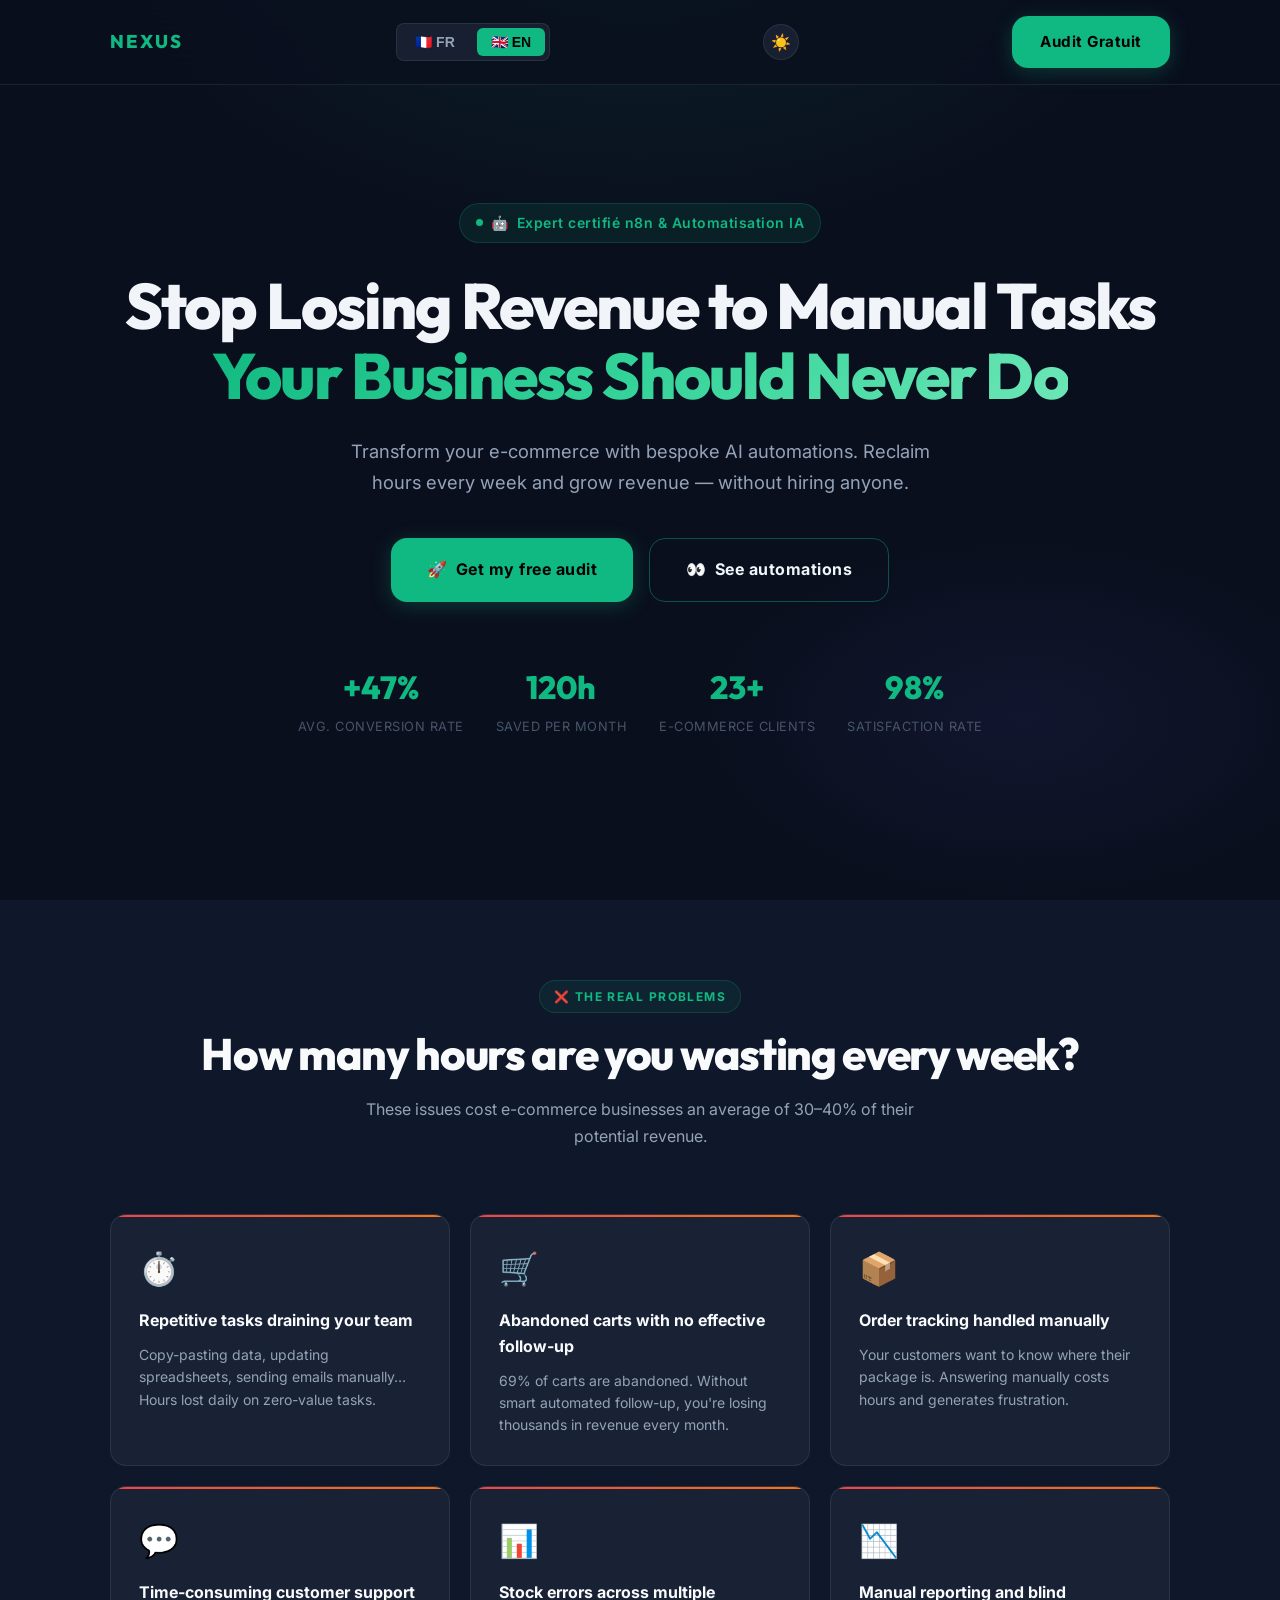
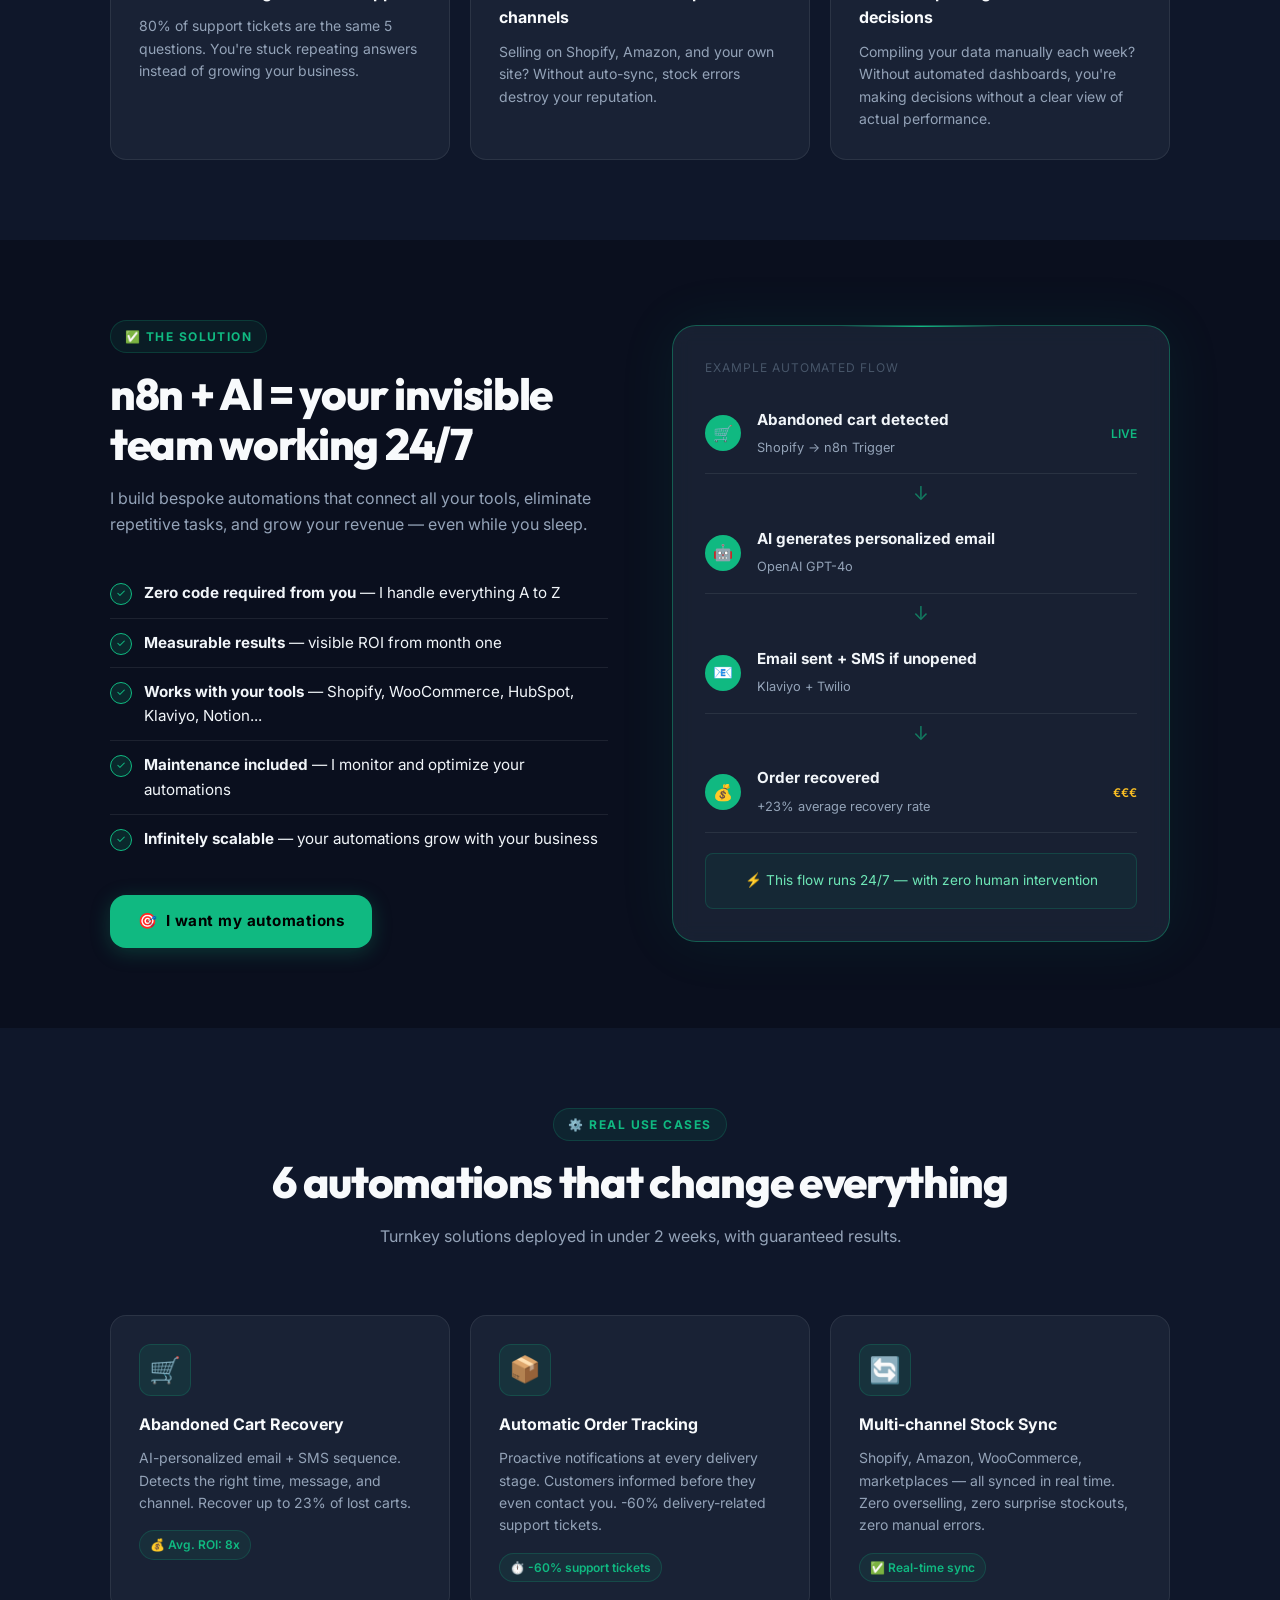
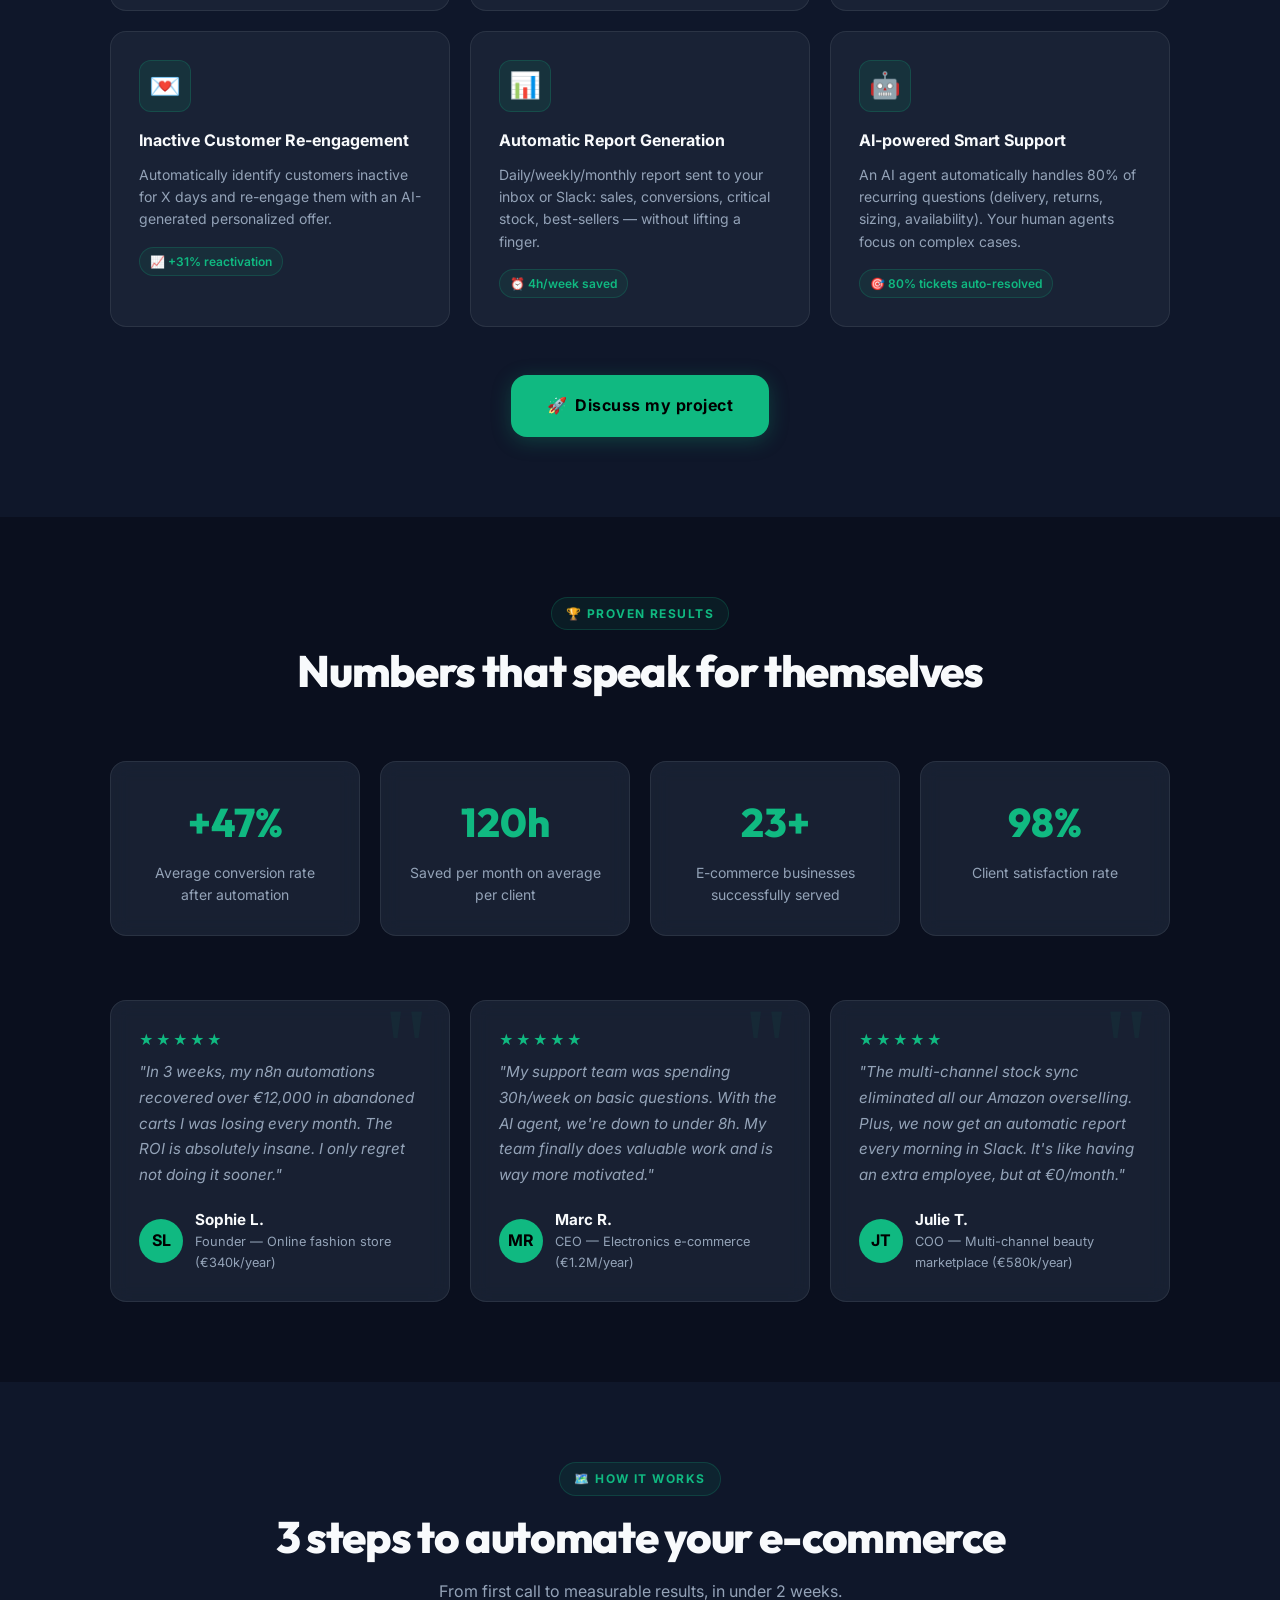
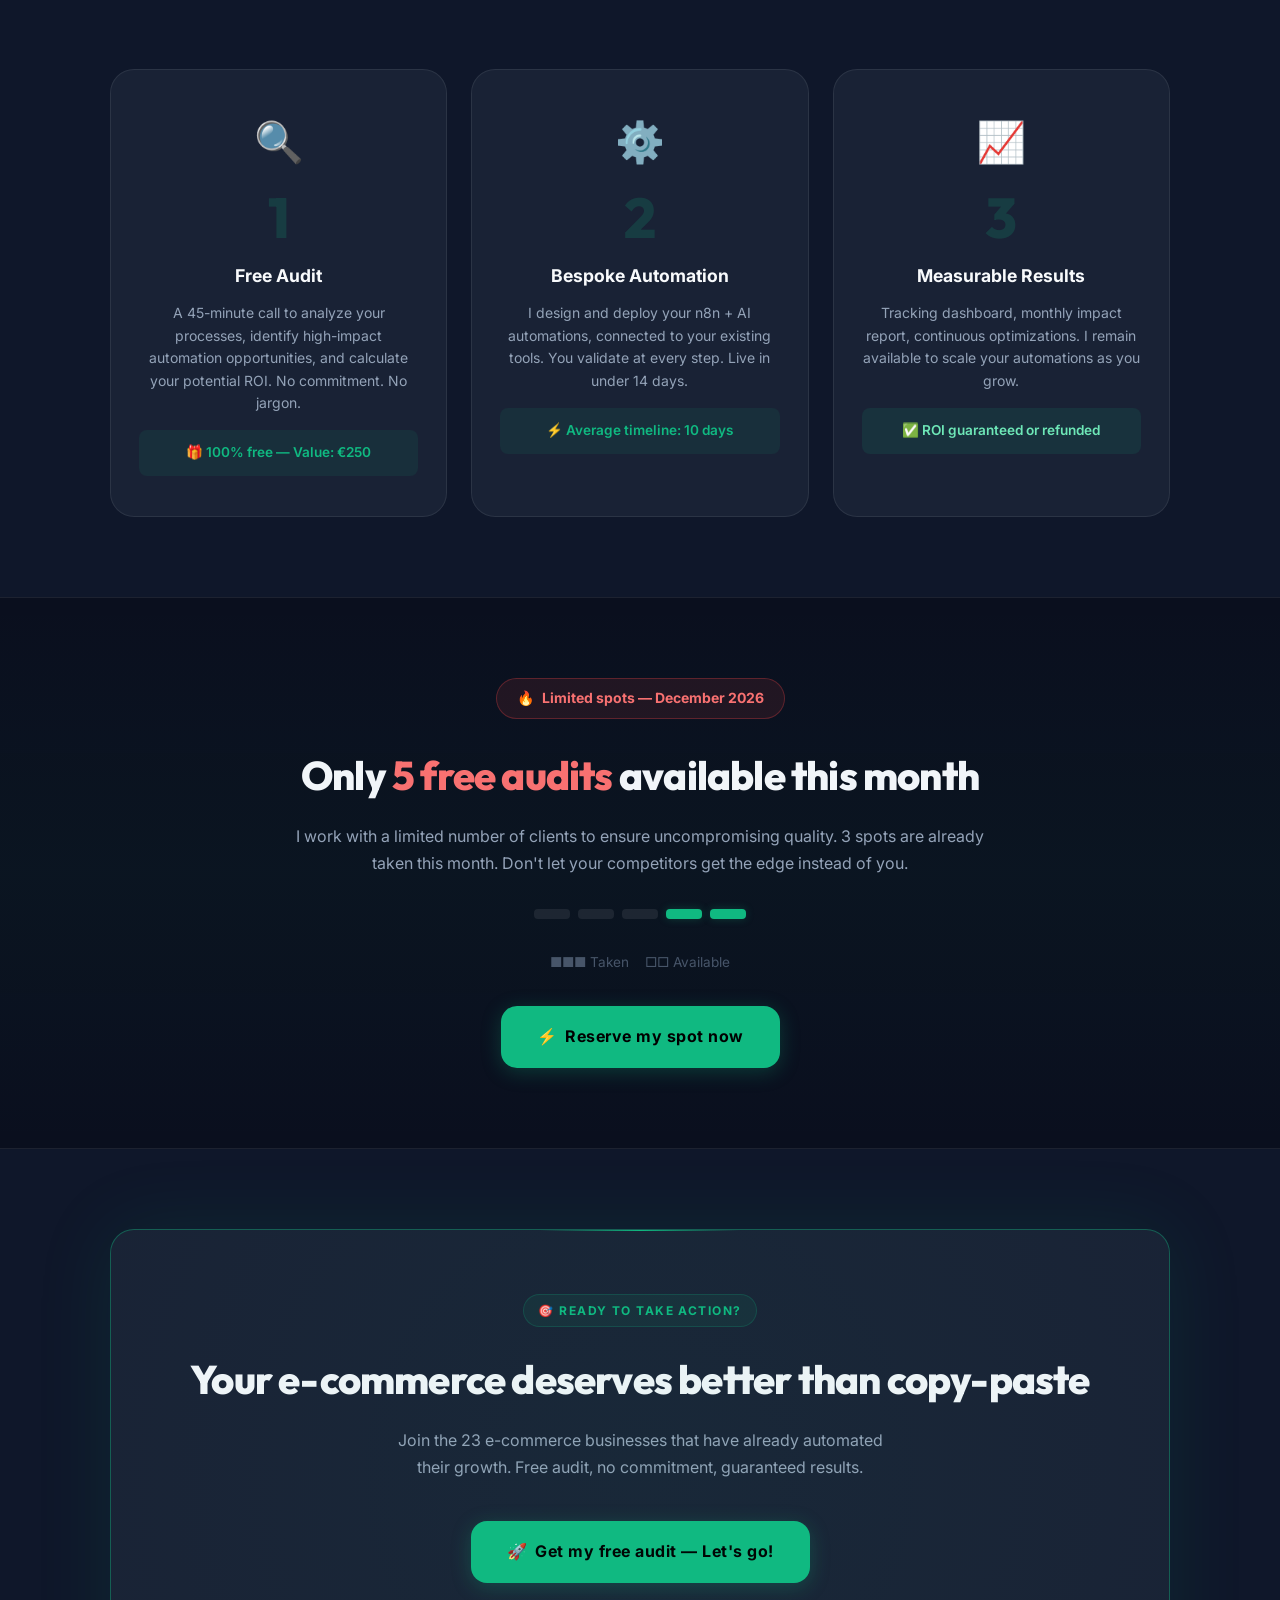
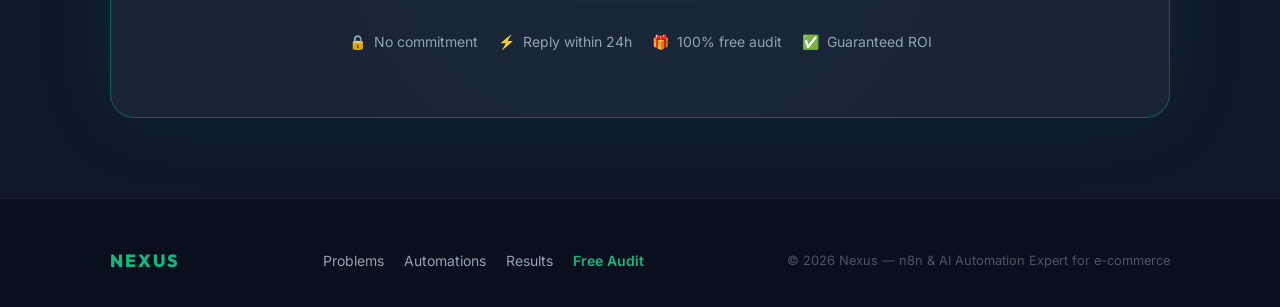
==== commit 75696cd2: "Mise à jour du site web" ====
--- a/index.html
+++ b/index.html
@@ -42,15 +42,6 @@
       --font-display: 'Outfit', 'Inter', sans-serif;
     }
 
-    /* ── NOISE TEXTURE ── */
-    body::before {
-      content: '';
-      position: fixed;
-      inset: 0;
-      background-image: url("data:image/svg+xml,%3Csvg viewBox='0 0 256 256' xmlns='http://www.w3.org/2000/svg'%3E%3Cfilter id='noise'%3E%3CfeTurbulence type='fractalNoise' baseFrequency='0.9' numOctaves='4' stitchTiles='stitch'/%3E%3C/filter%3E%3Crect width='100%25' height='100%25' filter='url(%23noise)' opacity='0.03'/%3E%3C/svg%3E");
-      pointer-events: none;
-      z-index: 0;
-    }
 
     /* ── THEME TOGGLE ── */
     .theme-toggle {
@@ -1925,15 +1916,7 @@
   <footer>
     <div class="container">
       <div class="footer-inner">
-        <div class="footer-logo"><span style="opacity:0.5;font-weight:700;font-size:0.85em">N //</span> NEXUS</div>
-        <div class="social-badges">
-          <a href="https://www.linkedin.com/in/selyan-pourquey-a75796382/" target="_blank" class="social-badge">
-            <span>💼</span> LinkedIn
-          </a>
-          <a href="https://x.com/Sel_wwl" target="_blank" class="social-badge">
-            <span>🐦</span> X / Twitter
-          </a>
-        </div>
+        <div class="footer-logo">NEXUS</div>
         <div class="footer-links">
           <a href="#problems" class="fr-content">Problèmes</a>
           <a href="#problems" class="en-content" style="display:none">Problems</a>
@@ -1945,21 +1928,6 @@
             style="color:#10b981;font-weight:600">Audit Gratuit</a>
           <a href="https://tally.so/r/QKD61l" target="_blank" class="en-content"
             style="display:none;color:#10b981;font-weight:600">Free Audit</a>
-        </div>
-        <div class="footer-social" style="display:flex;align-items:center;gap:12px;margin-top:16px">
-          <a href="https://x.com/Sel_wwl" target="_blank" rel="noopener" title="X / Twitter"
-            style="display:flex;align-items:center;justify-content:center;width:36px;height:36px;border-radius:50%;border:1px solid var(--border);color:var(--text-secondary);transition:all 0.2s;font-size:0.95rem;"
-            onmouseover="this.style.borderColor='#10b981';this.style.color='#10b981';this.style.boxShadow='0 0 10px rgba(16,185,129,0.3)'"
-            onmouseout="this.style.borderColor='';this.style.color='';this.style.boxShadow=''">
-            𝕏
-          </a>
-          <a href="https://www.linkedin.com/in/selyan-pourquey-a75796382/" target="_blank" rel="noopener"
-            title="LinkedIn"
-            style="display:flex;align-items:center;justify-content:center;width:36px;height:36px;border-radius:50%;border:1px solid var(--border);color:var(--text-secondary);transition:all 0.2s;font-size:0.9rem;"
-            onmouseover="this.style.borderColor='#10b981';this.style.color='#10b981';this.style.boxShadow='0 0 10px rgba(16,185,129,0.3)'"
-            onmouseout="this.style.borderColor='';this.style.color='';this.style.boxShadow=''">
-            in
-          </a>
         </div>
         <div class="footer-copy">
           <span class="fr-content">© 2026 Nexus — Expert n8n &amp; Automatisation IA pour e-commerçants</span>
